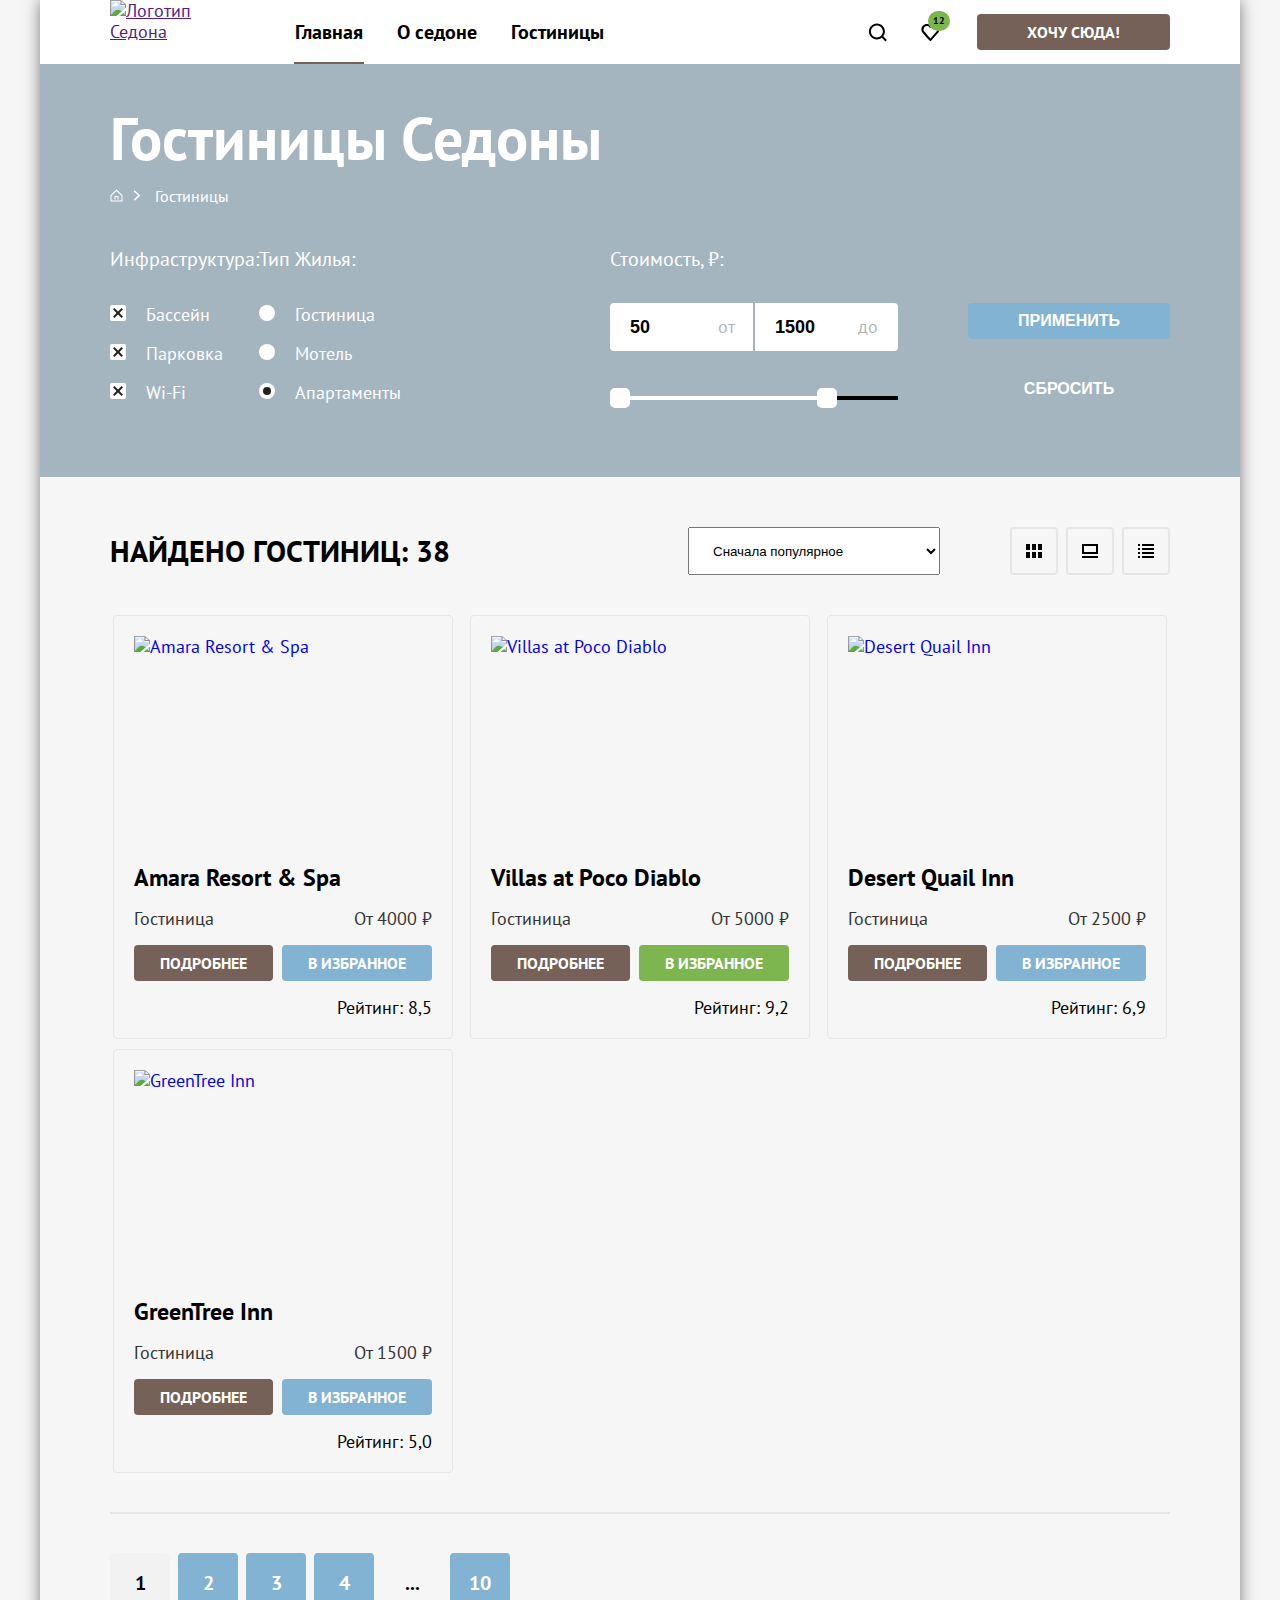
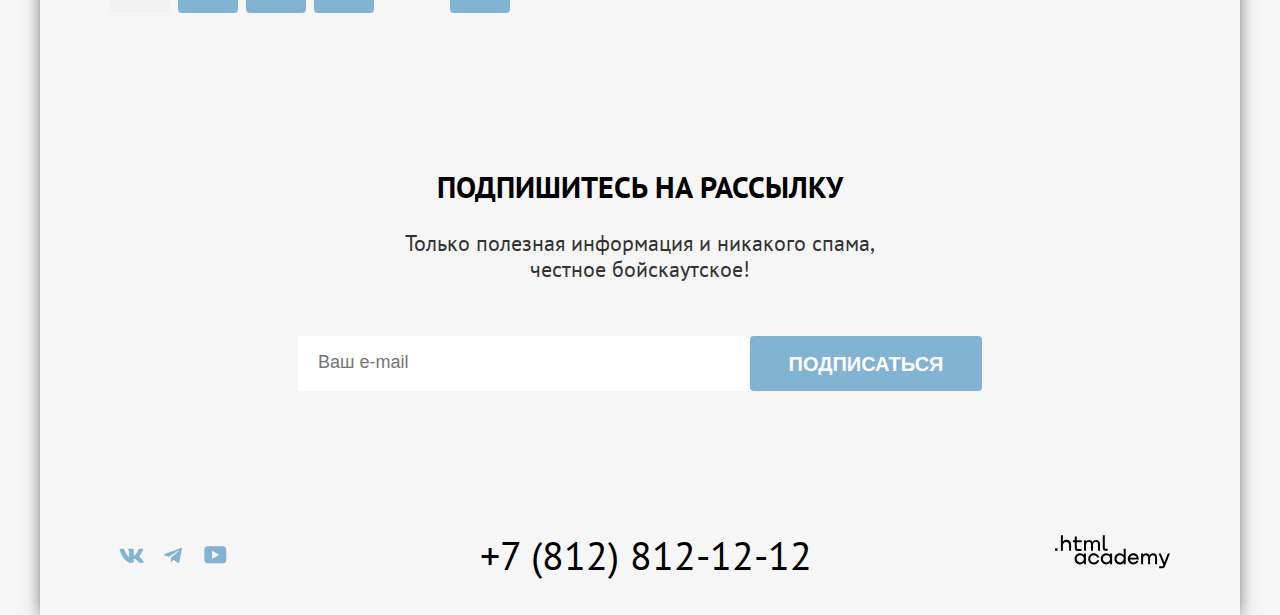
==== catalog.html @ ae26f714 "Добавляет стилизацию страницам" ====
<!DOCTYPE html>
<html lang="ru">
  <head>
    <meta charset="utf-8">
    <title>HTML Academy: Седона</title>
    <link rel="stylesheet" href="./styles/style.css">
    <link rel="stylesheet" href="./styles/null.css">
  </head>
  <body>
    <header class="header">
      <nav class="navigation">
        <a class="navigation-logo-link" href=""><img class="navigation-logo-imag" src="./images/svg/header_logo.svg" alt="Логотип Седона" width="140" height="70"></a>
        <ul class="navigation-list">
          <li class="navigation-item">
              <a class="navigation-link navigation-link-active" href="./index.html">Главная</a>
          </li>
          <li class="navigation-item">
            <a class="navigation-link" href="#">О седоне</a>
        </li>
        <li class="navigation-item">
          <a class="navigation-link" href="#">Гостиницы</a>
      </li>
        </ul>
        <ul class="navigation-additional">
          <li class="navigation-item">
            <a class="navigation-link" href="#">
              <svg class="navigation-icon" xmlns="http://www.w3.org/2000/svg" width="19" height="19" viewBox="0 0 19 19" fill="none">
                <path d="M18.8928 17.0083L15.1928 13.3287C16.1928 12.0359 16.8928 10.3453 16.8928 8.4558C16.8928 4.08011 13.2928 0.5 8.89282 0.5C4.49282 0.5 0.892822 4.17956 0.892822 8.55525C0.892822 12.9309 4.49282 16.511 8.89282 16.511C10.6928 16.511 12.3928 15.9144 13.7928 14.8204L17.4928 18.5L18.8928 17.0083ZM8.89282 14.5221C5.59282 14.5221 2.89282 11.837 2.89282 8.55525C2.89282 5.27348 5.59282 2.5884 8.89282 2.5884C12.1928 2.5884 14.8928 5.27348 14.8928 8.55525C14.8928 11.837 12.1928 14.5221 8.89282 14.5221Z" fill="black"/>
              </svg>
              <span class="visually-hidden">Поск</span>
            </a>
          </li>
          <li class="navigation-item">
            <a class="navigation-link" href="#">
              <span class="visually-hidden">Избранное</span>
              <svg class="navigation-icon" xmlns="http://www.w3.org/2000/svg" width="19" height="17" viewBox="0 0 19 17" fill="none">
                <path d="M9.29282 17C8.99282 17 8.69282 16.9 8.49282 16.6C3.09282 10.5 1.79282 9.1 1.49282 8.7C0.792822 7.8 0.392822 6.6 0.392822 5.4C0.392822 2.4 2.79282 0 5.89282 0C7.19282 0 8.39282 0.5 9.39282 1.3C10.3928 0.5 11.6928 0 12.8928 0C15.8928 0 18.3928 2.4 18.3928 5.4C18.3928 6.7 17.8928 7.9 17.0928 8.8L10.0928 16.7C9.89282 16.9 9.69282 17 9.29282 17ZM3.29282 7.5C3.59282 7.9 6.79282 11.5 9.39282 14.4L15.5928 7.4C16.0928 6.9 16.2928 6.2 16.2928 5.4C16.2928 3.6 14.7928 2.1 12.9928 2.1C11.9928 2.1 10.9928 2.6 10.2928 3.4C9.99282 3.7 9.69282 3.8 9.39282 3.8C9.09282 3.8 8.79282 3.6 8.59282 3.4C7.89282 2.6 6.89282 2.1 5.89282 2.1C4.09282 2.1 2.59282 3.6 2.59282 5.4C2.49282 6.3 2.89282 7 3.29282 7.5C3.19282 7.5 3.19282 7.5 3.29282 7.5Z" fill="black"/>
              </svg>
              <span class="navigation-icon-button">12</span>
            </a>
          </li>
          <li class="navigation-item">
            <a class="button navigation-button" href="#">Хочу сюда!</a>
          </li>
        </ul>
      </nav>
    </header>

    <main class="main-inner">
      <div class="container-background">
        <h1 class="filter-title">Гостиницы Седоны</h1>
        <header class="inner-header">
          <ul class="breadcrumbs">
            <li class="breadcrumbs-list">
              <a class="breadcrumbs-link" href="./index.html">
                <span class="visually-hidden">Главная</span>
                <svg class="breadcrumbs-icon" xmlns="http://www.w3.org/2000/svg" width="13" height="13" viewBox="0 0 13 13" fill="none">
                  <path d="M6.5 0.5L0.5 6.30006V12.5001H12.5V6.30006L6.5 0.5ZM11.5 11.5001H1.5V6.70005L6.5 1.9L11.5 6.70005V11.5001Z" fill="white"/>
                  <path d="M4.5 10.5001H5.5V8.00005H7.5V10.5001H8.5V7.00005H4.5V10.5001Z" fill="white"/>
                </svg>
              </a>
            </li>
            <li class="breadcrumbs-list">
              <a class="breadcrumbs-link-active">Гостиницы</a>
            </li>
          </ul>
        </header>

        <section class="filter">
          <h2 class="visually-hidden">Фильтр списка гостиниц</h2>
          <form class="filter-form" action="https://echo.htmlacademy.ru/" method="get">
            <fieldset class="filter-fieldset">
              <legend class="filter-title-inner">Инфраструктура:</legend>
                <ul class="filter-list">
                  <li class="filter-item">
                    <label class="filter-label">
                      <input class="filter-input visually-hidden" type="checkbox" name="pool" value="pool" checked>
                      <span class="filter-mark"></span>
                      <span class="filter-lead">Бассейн</span>
                    </label>
                  </li>
                  <li class="filter-item">
                    <label class="filter-label">
                      <input class="filter-input visually-hidden" type="checkbox" name="parking" value="parking" checked>
                      <span class="filter-mark"></span>
                      <span class="filter-lead">Парковка</span>
                    </label>
                  </li>
                  <li class="filter-item">
                    <label class="filter-label">
                      <input class="filter-input visually-hidden" type="checkbox" name="wi-fi" value="wi-fi" checked>
                      <span class="filter-mark"></span>
                      <span class="filter-lead">Wi-Fi</span>
                    </label>
                  </li>
                </ul>
            </fieldset>

            <fieldset class="filter-fieldset">
              <legend class="filter-title-inner">Тип жилья:</legend>
                <ul class="filter-list">
                  <li class="filter-item">
                    <label class="filter-label">
                      <input class="filter-input visually-hidden" type="radio" name="apartment-type" value="hotel" checked>
                      <span class="filter-mark"></span>
                      <span class="filter-lead">Гостиница</span>
                    </label>
                  </li>
                  <li class="filter-item">
                    <label class="filter-label">
                      <input class="filter-input visually-hidden" type="radio" name="apartment-type" value="motel" checked>
                      <span class="filter-mark"></span>
                      <span class="filter-lead">Мотель</span>
                    </label>
                  </li>
                  <li class="filter-item">
                    <label class="filter-label">
                      <input class="filter-input visually-hidden" type="radio" name="apartment-type" value="apartment" checked>
                      <span class="filter-mark"></span>
                      <span class="filter-lead">Апартаменты</span>
                    </label>
                  </li>
                </ul>
            </fieldset>

            <div class="container-wrap">
              <fieldset class="filter-fieldset">
                <legend class="filter-title-inner">Стоимость, ₽:</legend>

                <div class="range">
                  <div class="range-wrapper-inputs">
                    <p class="range-wrapper-min">
                      <label class="filter-label-min" for="from">от</label>
                      <input class="range-input range-input-min" id="from" type="number" value="50" name="min-price">
                    </p>

                    <p class="range-wrapper-max">
                      <label class="filter-label-max" for="before">до</label>
                      <input class="range-input range-input-max" id="before" type="number" value="1500" name="max-price">
                    </p>
                  </div>

                  <div class="range-scale">
                    <div class="range-bar">
                      <button class="range-toggle toggle-min">
                        <span class="visually-hidden">Изменить минимальную цену</span>
                      </button>
                      <button class="range-toggle toggle-max">
                        <span class="visually-hidden">Изменить максимальную цену</span>
                      </button>
                    </div>
                  </div>
                </div>

                <div class="filter-container-buttons">
                  <button class="button-submit button " type="submit">Применить</button>
                  <button class="button-reset button " type="reset">Сбросить</button>
                </div>
              </fieldset>
            </div>
          </form>
        </section>
      </div>

      <div class="container-inner">
        <section class="sorting">
          <h2 class="visually-hidden">Сортировка гостиниц в городе Седона</h2>
          <p class="sorting-result">
            <span class="sorting-result-text">Найдено гостиниц:</span>
            <span class="sorting-result-number">38</span>
          </p>

          <div class="container-wrap">
            <select class="select-control" aria-label="Сортировка">
              <option value="popular">Сначала популярное</option>
              <option value="cheap">Сначала дешёвое</option>
              <option value="expensive">Сначала дорогое</option>
            </select>

            <ul class="sorting-display-list">
              <li class="sorting-display-item">
                <a class="sorting-display-link sorting-link-cards" href="#">
                  <span class="visually-hidden">Карточками</span>
                </a>
              </li>
              <li class="sorting-display-item">
                <a class="sorting-display-link sorting-link-slides" href="#">
                  <span class="visually-hidden">Слайдами</span>
                </a>
              </li>
              <li class="sorting-display-item">
                <a class="sorting-display-link sorting-link-list" href="#">
                  <span class="visually-hidden">Списком</span>
                </a>
              </li>
            </ul>
          </div>
          </section>

        <section class="product-card">
          <ul class="product-card-list">
            <li class="product-card-item">
              <div class="container-card-inner">
                <a class="card-link" href="#">
                  <img class="card-img" src="./images/jpg/Amara Resort & Spa.jpg" alt="Amara Resort & Spa" width="300" height="212">
                  <h3 class="card-title">Amara Resort & Spa</h3>
                </a>
                <p class="card-description">
                  <span class="card-description-title">Гостиница</span>
                  <span class="card-description-defenition">От 4000 ₽</span>
                </p>
                <p class="card-links">
                  <a class="button-detail" href="#">подробнее</a>
                  <a class="button-favorites" href="#">в избранное</a>
                </p>
                <p class="card-rating">
                  <span class="visually-hidden">Звезды</span>
                  <span class="card-rating-text" href="#">Рейтинг: 8,5</span>
                </p>
              </div>
            </li>

            <li class="product-card-item">
              <div class="container-card-inner">
                <a class="card-link" href="#">
                  <img class="card-img" src="./images/jpg/Villas at Poco Diablo.jpg" alt="Villas at Poco Diablo" width="300" height="212">
                  <h3 class="card-title">Villas at Poco Diablo</h3>
                </a>
                <p class="card-description">
                  <span class="card-description-title">Гостиница</span>
                  <span class="card-description-defenition">От 5000 ₽</span>
                </p>
                <p class="card-links">
                  <a class="button-detail" href="#">подробнее</a>
                  <a class="button-favorites card-button-active" href="#">в избранное</a>
                </p>
                <p class="card-rating">
                  <span class="visually-hidden">Звезды</span>
                  <span class="card-rating-text" href="#">Рейтинг: 9,2</span>
                </p>
              </div>
            </li>

            <li class="product-card-item">
              <div class="container-card-inner">
                <a class="card-link" href="#">
                  <img class="card-img" src="./images/jpg/Desert Quail Inn.jpg" alt="Desert Quail Inn" width="300" height="212">
                  <h3 class="card-title">Desert Quail Inn</h3>
                </a>
                <p class="card-description">
                  <span class="card-description-title">Гостиница</span>
                  <span class="card-description-defenition">От 2500 ₽</span>
                </p>
                <p class="card-links">
                  <a class="button-detail" href="#">подробнее</a>
                  <a class="button-favorites" href="#">в избранное</a>
                </p>
                <p class="card-rating">
                  <span class="visually-hidden">Звезды</span>
                  <span class="card-rating-text" href="#">Рейтинг: 6,9</span>
                </p>
              </div>
            </li>

            <li class="product-card-item">
              <div class="container-card-inner">
                <a class="card-link" href="#">
                  <img class="card-img" src="./images/jpg/GreenTree Inn.jpg" alt="GreenTree Inn" width="300" height="212">
                  <h3 class="card-title">GreenTree Inn</h3>
                </a>
                <p class="card-description">
                  <span class="card-description-title">Гостиница</span>
                  <span class="card-description-defenition">От 1500 ₽</span>
                </p>
                <p class="card-links">
                  <a class="button-detail" href="#">подробнее</a>
                  <a class="button-favorites" href="#">в избранное</a>
                </p>
                <p class="card-rating">
                  <span class="visually-hidden">Звезды</span>
                  <span class="card-rating-text" href="#">Рейтинг: 5,0</span>
                </p>
              </div>
            </li>
          </ul>

          <div class="pagination">
            <h3 class="visually-hidden">Список страниц</h3>
            <ul class="pagination-list">
              <li class="pagination-item pagination-item-active">
                <a class="pagination-link ">1</a>
              </li>
              <li class="pagination-item">
                <a class="pagination-link" href="#">2</a>
              </li>
              <li class="pagination-item">
                <a class="pagination-link" href="#">3</a>
              </li>
              <li class="pagination-item">
                <a class="pagination-link" href="#">4</a>
              </li>
              <li class="pagination-item pagination-item-all">
                <a class="pagination-link" href="#">...</a>
              </li>
              <li class="pagination-item">
                <a class="pagination-link" href="#">10</a>
              </li>
            </ul>
          </div>
        </section>
      </div>

      <section class="subscribe">
        <h2 class="subscribe-title">Подпишитесь на рассылку</h2>
        <p class="subscribe-description">Только полезная информация и никакого спама,<br>честное бойскаутское!</p>

        <form class="subscribe-form" action="https://echo.htmlacademy.ru/" method="post">
          <label class="subscribe-field field">
            <span class="visually-hidden">Ваш e-mail</span>
            <input class="field-input" type="email" name="email" placeholder="Ваш e-mail" required>
          </label>
          <button class="subscribe-button button " type="submit">Подписаться</button>
        </form>
      </section>
    </main>

    <footer class="footer">
      <ul class="footer-social">
        <li class="social-item">
          <a class="social-link" href="#">
            <svg class="social-icon" xmlns="http://www.w3.org/2000/svg" width="25" height="15" viewBox="0 0 25 15" fill="none">
              <path fill-rule="evenodd" clip-rule="evenodd" d="M24.1164 1.80445C24.2824 1.25845 24.1164 0.856445 23.3214 0.856445H20.6964C20.0284 0.856445 19.7204 1.20345 19.5534 1.58645C19.5534 1.58645 18.2184 4.78245 16.3274 6.85845C15.7154 7.46045 15.4374 7.65145 15.1034 7.65145C14.9364 7.65145 14.6854 7.46045 14.6854 6.91345V1.80445C14.6854 1.14845 14.5014 0.856445 13.9454 0.856445H9.81738C9.40038 0.856445 9.14938 1.16045 9.14938 1.44945C9.14938 2.07045 10.0954 2.21445 10.1924 3.96245V7.76045C10.1924 8.59345 10.0394 8.74444 9.70538 8.74444C8.81538 8.74444 6.65038 5.53345 5.36538 1.85945C5.11638 1.14445 4.86438 0.856445 4.19338 0.856445H1.56638C0.816382 0.856445 0.666382 1.20345 0.666382 1.58645C0.666382 2.26845 1.55638 5.65645 4.81138 10.1374C6.98138 13.1974 10.0364 14.8564 12.8194 14.8564C14.4884 14.8564 14.6944 14.4884 14.6944 13.8534V11.5404C14.6944 10.8034 14.8524 10.6564 15.3814 10.6564C15.7714 10.6564 16.4384 10.8484 17.9964 12.3234C19.7764 14.0724 20.0694 14.8564 21.0714 14.8564H23.6964C24.4464 14.8564 24.8224 14.4884 24.6064 13.7604C24.3684 13.0364 23.5184 11.9854 22.3914 10.7384C21.7794 10.0284 20.8614 9.26345 20.5824 8.88045C20.1934 8.38945 20.3044 8.17044 20.5824 7.73345C20.5824 7.73345 23.7824 3.30745 24.1154 1.80445H24.1164Z" fill="#83B3D3"/>
            </svg>
            <span class="visually-hidden">VK</span>
          </a>
        </li>
        <li class="social-item">
          <a class="social-link" href="#">
            <svg class="social-icon" xmlns="http://www.w3.org/2000/svg" width="18" height="17" viewBox="0 0 18 17" fill="none">
              <path d="M16.785 0.955705L0.840489 7.1042C-0.247661 7.54126 -0.241365 8.14828 0.640845 8.41897L4.73445 9.69597L14.2058 3.72014C14.6537 3.44766 15.0629 3.59424 14.7265 3.89281L7.05283 10.8183H7.05103L7.05283 10.8192L6.77045 15.0387C7.18413 15.0387 7.36669 14.8489 7.59871 14.625L9.58705 12.6915L13.7229 15.7464C14.4855 16.1664 15.0332 15.9506 15.2229 15.0405L17.9379 2.2453C18.2158 1.13107 17.5126 0.626562 16.785 0.955705Z" fill="#83B3D3"/>
            </svg>
            <span class="visually-hidden">telegram</span>
          </a>
        </li>
        <li class="social-item">
          <a class="social-link" href="#">
            <svg class="social-icon" xmlns="http://www.w3.org/2000/svg" width="23" height="18" viewBox="0 0 23 18" fill="none">
              <path d="M18.9402 0.356445H3.50738C1.64668 0.356445 0.333252 1.9502 0.333252 3.75645V13.8502C0.333252 15.7627 1.64668 17.3564 3.50738 17.3564H19.1591C20.8009 17.3564 22.3333 15.7627 22.3333 13.9564V3.75645C22.1143 1.9502 20.8009 0.356445 18.9402 0.356445ZM7.99494 12.8939V4.81894L15.3283 8.85645L7.99494 12.8939Z" fill="#83B3D3"/>
            </svg>
            <span class="visually-hidden">YouTube</span>
          </a>
        </li>
      </ul>
      <a class="footer-phone" href="tel:+78128121212">+7 (812) 812-12-12</a>
      <a class="footer-developer" href="https://htmlacademy.ru/">
        <span class="visually-hidden">Разработано HTML Academy</span>
        <svg xmlns="http://www.w3.org/2000/svg" width="115" height="34" viewBox="0 0 115 34" fill="none">
          <path d="M0 13.2564V15.8564H2.5V13.2564H0Z" fill="black"/>
          <path d="M11.6 4.85645C10 4.85645 8.8 5.55645 8 6.55645H7.9V0.356445H5.9V15.8564H7.9V10.5564C7.9 8.45645 9.2 6.95645 11.2 6.95645C13 6.95645 14.1 8.35645 14.1 10.1564V15.8564H16.1V9.75644C16.2 6.75644 14.3 4.85645 11.6 4.85645Z" fill="black"/>
          <path d="M26.6 5.15645H21.8V1.45645H19.8V5.25645H17.9V7.25645H19.8V13.2564C19.8 14.9564 20.8 15.9564 22.5 15.9564H26.6V13.9564H22.9C22.2 13.9564 21.8 13.5564 21.8 12.8564V7.15645H26.6V5.15645Z" fill="black"/>
          <path d="M41.1 4.95645C39.5 4.95645 38.2 5.75644 37.6 7.05645H37.5C36.9 5.85645 35.7 4.95645 34.1 4.95645C32.7 4.95645 31.6 5.75645 31 6.75645H30.9V5.15645H29V15.7564H31V10.3564C31 8.35645 32 6.85645 33.6 6.85645C35.1 6.85645 36 7.85645 36 9.45645V15.7564H38V10.1564C38 7.75645 39.4 6.85645 40.6 6.85645C42.1 6.85645 43 7.85645 43 9.45645V15.7564H45V9.25644C45.1 6.75644 43.6 4.95645 41.1 4.95645Z" fill="black"/>
          <path d="M47.8 13.0564C47.8 14.7564 48.8 15.7564 50.6 15.7564H52.6V13.7564H50.9C50.2 13.7564 49.8 13.3564 49.8 12.6564V0.356445H47.8V13.0564Z" fill="black"/>
          <path d="M28.9 20.0564C28 18.9564 26.7 18.2564 25 18.2564C21.9 18.2564 19.6 20.5564 19.6 23.8564C19.6 27.1564 21.9 29.4564 25 29.4564C26.8 29.4564 28 28.6564 28.8 27.5564H28.9V29.1564H30.9V18.5564H28.9V20.0564ZM25.3 27.4564C23.1 27.4564 21.7 25.8564 21.7 23.8564C21.7 21.8564 23.1 20.2564 25.3 20.2564C27.5 20.2564 28.9 21.8564 28.9 23.8564C28.9 25.7564 27.5 27.4564 25.3 27.4564Z" fill="black"/>
          <path d="M44.2 22.3564C43.7 19.9564 41.6 18.2564 38.8 18.2564C35.4 18.2564 33.2 20.7564 33.2 23.8564C33.2 26.9564 35.4 29.4564 38.8 29.4564C41.6 29.4564 43.7 27.6564 44.2 25.2564H42.1C41.7 26.5564 40.4 27.5564 38.8 27.5564C36.6 27.5564 35.2 25.9564 35.2 23.9564C35.2 21.9564 36.6 20.3564 38.8 20.3564C40.4 20.3564 41.6 21.3564 42.1 22.5564H44.2V22.3564Z" fill="black"/>
          <path d="M55.1 20.0564C54.2 18.9564 52.9 18.2564 51.2 18.2564C48.1 18.2564 45.8 20.5564 45.8 23.8564C45.8 27.1564 48.1 29.4564 51.2 29.4564C53 29.4564 54.2 28.6564 55 27.5564H55.1V29.1564H57.1V18.5564H55.1V20.0564ZM51.5 27.4564C49.3 27.4564 47.9 25.8564 47.9 23.8564C47.9 21.8564 49.3 20.2564 51.5 20.2564C53.7 20.2564 55.1 21.8564 55.1 23.8564C55.1 25.7564 53.6 27.4564 51.5 27.4564Z" fill="black"/>
          <path d="M68.7 20.1564C67.8 19.0564 66.5 18.2564 64.8 18.2564C61.7 18.2564 59.4 20.5564 59.4 23.8564C59.4 27.1564 61.6 29.4564 64.8 29.4564C66.5 29.4564 67.8 28.6564 68.6 27.6564H68.7V29.1564H70.7V13.7564H68.7V20.1564ZM65.1 27.4564C62.9 27.4564 61.5 25.8564 61.5 23.8564C61.5 21.8564 62.9 20.2564 65.1 20.2564C67.3 20.2564 68.7 21.8564 68.7 23.8564C68.6 25.8564 67.2 27.4564 65.1 27.4564Z" fill="black"/>
          <path d="M78.3 18.2564C75 18.2564 72.8 20.7564 72.8 23.8564C72.8 26.8564 74.9 29.4564 78.3 29.4564C80.8 29.4564 82.8 28.1564 83.5 25.8564H81.4C80.9 26.8564 79.8 27.4564 78.4 27.4564C76.5 27.4564 75.1 26.1564 75 24.5564H83.8C84 20.9564 81.8 18.2564 78.3 18.2564ZM78.3 20.1564C80 20.1564 81.3 21.1564 81.6 22.7564H75.1C75.4 21.2564 76.6 20.1564 78.3 20.1564Z" fill="black"/>
          <path d="M98.2 18.2564C96.6 18.2564 95.3 19.0564 94.6 20.2564H94.5C93.9 19.0564 92.7 18.2564 91.1 18.2564C89.7 18.2564 88.6 18.9564 88 20.0564V18.5564H86.1V29.1564H88.1V23.7564C88.1 21.7564 89.1 20.3564 90.7 20.2564C92.2 20.2564 93.1 21.2564 93.1 22.8564V29.1564H95.1V23.5564C95.1 21.1564 96.5 20.2564 97.7 20.2564C99.2 20.2564 100.1 21.2564 100.1 22.8564V29.1564H102.1V22.6564C102.2 20.0564 100.7 18.2564 98.2 18.2564Z" fill="black"/>
          <path d="M109.4 27.3564L105.8 18.4564H103.6L108.4 30.0564C108.1 30.9564 107.7 31.2564 106.7 31.2564H104.2V33.2564H106.7C108.5 33.2564 109.5 32.4564 110.2 30.6564L114.9 18.4564H112.8L109.4 27.3564Z" fill="black"/>
        </svg>
      </a>
    </footer>
  </body>
</html>
---- styles/style.css ----
@font-face {
  font-family: "PT Sans";
  font-weight: 400;
  font-style: normal;
  font-display: swap;
  src: url("../fonts/ptsans-400.woff2") format("woff2");
}

@font-face {
  font-family: "PT Sans";
  font-weight: 700;
  font-style: normal;
  font-display: swap;
  src: url("../fonts/ptsans-700.woff2") format("woff2");
}

body {
    display: flex;
    flex-direction: column;
    margin: 0 auto;
    width: 1200px;
    min-height: 100%;
    font-weight: 400;
    font-size: 18px;
    line-height: 21px;
    font-family: "PT Sans",sans-serif;
    background-color: #F6F6F6;
    color: #000000;
    box-shadow: 0 0 15px rgba(0, 0, 0, 0.5);
}

ul, ol{
  list-style-type: none;
}

.button {
  display: inline-block;
  text-transform: uppercase;
  border-radius: 4px;
  font-weight: 700;
  text-decoration: none;
  border: none;
}

/*Navigation*/

.navigation {
  display: flex;
  flex-wrap: wrap;
  align-items: center;
  margin: 0 auto;
  padding: 0 70px;
  width: 1200px;
  background: #FFFFFF;
  color: #000;
}

.navigation-logo-link {
  position: absolute;
  z-index: 1;
  top: 0;
  margin-bottom: -10px;
}

.navigation-list {
  display: flex;
  flex-wrap: wrap;
  max-width: 450px;
  margin-left: 168px;
  list-style-type: none;
}


.navigation-item {
  position: relative;
  margin: 0;
}


.navigation-additional {
  display: flex;
  flex-wrap: wrap;
  margin-left: auto;
  max-width: 350px;
  align-items: center;
}

.navigation-additional .navigation-item:nth-child(3) {
  margin-left: 20px;
}

.navigation-link {
  position:relative;
  display: block;
  padding: 20px 17px;
  text-decoration: none;
  font-size: 20px;
  font-weight: 700;
  line-height: 24px;
  color: #000000;
}

.navigation-link-active:before {
  position: absolute;
  bottom: 0;
  left: 16px;
  right: 16px;
  height: 2px;
  background-color: #756257;
  content: "";
}

.navigation-button {
  padding: 8px 50px;
  color: #FFFfff;
  background-color: #756157;
  text-align: center;
  font-size: 16px;
  line-height: 20px;
}

.navigation-icon-button {
  position: absolute;
  top: 7px;
  right: 7px;
  padding: 5px;
  font-size: 10px;
  line-height: 10px;
  text-align: center;
  background-color: #7DB54F;
  border-radius: 10px;
}

/*MAIN*/
.page-main {
  width: 1200px;
  margin: 0 auto;
  background: #FFFFFF;
}

/*section greeting*/

.greeting {
  display: flex;
  flex-direction: column;
  align-items: center;
}

.greeting-images {
  position: relative;
  background-color: #a5b5c0;
  background-image: url("../images/jpg/greeting_background.jpg");
  background-repeat: no-repeat;
}

.greeting-image-welcome {
  margin: 51px 371px 82px;
}

.greeting-icon {
  position: absolute;
  bottom: 0;
}

.introductory-part {
  margin: 69px 272px;
  text-align: center;
}

.page-title {
  font-size: 30px;
  font-weight: 700;
  line-height: 36px;
  text-transform: uppercase;
  padding-bottom: 25px;
  text-align: center;
}

.page-description {
  color: #333333;
  font-size: 22px;
  line-height: 26px;
  text-align: center;

}

/*section advantages*/


.advantages-item {
  display: flex;
  flex-direction: column;
  align-items: center;
}

 .advantages-container {
  display: flex;
}

.advantages-container-wrap {
  position: relative;
  max-width: 400px;
  display: flex;
  flex-direction: column;
  justify-content: center;
  align-items: center;
  text-align: center;
}

.advantages-container-places {
  padding: 102px 85px;
  background-color: #82B3D3;
  color: #FFFFFF;
}

.advantages-container-pluses {
  padding: 113px 85px;
}

.advantages-container-pluses:nth-child(2n+1) {
  background-color: rgba(131, 179, 211, 0.12);
}
.advantages-container-pluses:nth-child(2) {
  background-color: rgba(131, 179, 211, 0.20);
}

.advantages-container-availability {
  padding: 80px 85px;
}

.advantages-container-availability:nth-child(2n+1) {
  background-color: rgba(131, 179, 211, 0.20);
}

.advantages-title {
  text-align: center;
  font-size: 24px;
  font-weight: 700;
  line-height: 28px;
  text-transform: uppercase;
}

.advantages-item:nth-child(1) .advantages-title {
  padding-bottom: 62px;
  margin: 0 28px;
}

.advantages-item:not(:nth-child(1)) .advantages-title {
  margin-bottom: 30px;
  margin-top: 30px;
}

.advantages-text {
  color: #333333;
  font-size: 18px;
  line-height: 21px;
  text-align: center;
}

.advantages-container-places .advantages-text {
  color: #ffffff;
}

.advantages-container-pluses .advantages-text:before {
  position: absolute;
  top: 50%;
  left: 170px;
  right: 170px;
  height: 2px;
  background-color: rgba(0, 0, 0, 0.30);
  content: "";
}

.advantages-container-places .advantages-text:before {
  position: absolute;
  top: 50%;
  left: 170px;
  right: 170px;
  height: 2px;
  background-color: rgba(255, 255, 255, 0.30);
  content: "";
}

.advantages-item:nth-child(2) {
  padding: 64px 348px;
}



/*section search*/

.search {
  margin: auto;
  padding: 96px 304px;
  text-align: center;
}

.search .page-description {
  margin-bottom: 54px;
}

.search .button-link {
  font-size: 20px;
}

.search-button {
  padding: 8px 50px;
  color: #FFFFFF;
  background-color: #756157;
  font-size: 20px;
  line-height: 36px;
}

/*section subscribe*/

.subscribe {
  padding: 96px 258px 104px;
  color: #ffffff;
}

.subscription-background {
  color: #ffffff;
  background-color: #83b3d3;
  background-image: url("../images/jpg/subscription-background.jpg");
  background-size: 100%;
}

.subscribe-form {
  display: grid;
  grid-template-columns: 1fr 232px;
  margin-top: 54px;
}

.subscribe .page-description {
  color: #ffffff;
}

.field-input {
  width: 100%;
  padding: 20px;
  border: none;
}

.field-input::-webkit-input-placeholder { font-size: 18px; }

.subscribe-button {
  padding: 8px 0;
  color:  #FFFFFF;
  background-color: #82B3D3;
  text-align: center;
  font-size: 20px;
  font-weight: 700;
  line-height: 36px;
  text-transform: uppercase;
  border: none;
}


.footer {
  display: flex;
  justify-content: space-between;
  padding: 40px 70px;
}

.footer-social {
  display: flex;
  flex-wrap: wrap;
}

.social-link {
  display: block;
  place-content: center;
  width: 42px;
  height: 40px;
}

.social-icon {
  margin: auto;
}

.footer-phone {
  color:  #000000;
  text-align: center;
  font-size: 40px;
  line-height: 40px;
  text-transform: uppercase;
  text-decoration: none;
}



/*CATALOG*/

.main-inner {
  display: flex;
  flex-direction: column;
}

.filter {
  padding: 0;
  margin: 0;

}

.container-background {
  color: #FFFFFF;
  background-color: #a5b5c0;
  background-image: url("../images/jpg/filter.jpg");
  background-size: 100% auto;
  background-repeat: no-repeat;
  padding: 35px 70px 70px;
}


.filter-title {
  color: #FFFFFF;
  font-size: 60px;
  font-weight: 700;
  line-height: 78px;
  margin-bottom: 8px;
}

.breadcrumbs {
  display: flex;
  flex-direction: row;
  align-items: baseline;
}

.breadcrumbs-list {
  position: relative;
}

.breadcrumbs-link-active {
  font-size: 16px;
  line-height: 21px;
  padding-left: 32px;
}

.breadcrumbs-link-active::before {
  position: absolute;
  background-image:  url("../images/svg/arrow_right.svg");
  background-repeat: no-repeat;
  top: 0;
  margin-top: 5px;
  left: 0;
  margin-left: 10px;
  width: 8px;
  height: 20px;
  content: "";
}

.container-wrap {
  display: flex;
  margin-left: auto;
}

.filter-form {
  display: flex;
  flex-direction: row;
  margin-top: 40px;
}

.filter-fieldset {
  border: none;
}

.filter-fieldset:last-child {
  display: flex;
}

.filter-title-inner {
  font-size: 20px;
  font-style: normal;
  line-height: 24px;
  text-transform: capitalize;
  margin-bottom: 32px;
}

.filter-lead {
  line-height: 23px;
}

/* Range */

.range-scale {
  position: relative;
  height: 4px;
  background-color: #000000;
}

.range-bar {
  position: absolute;
  height: 4px;
  left: 0;
  right: 61px;
  background-color: #ffffff;
}

.range-toggle {
  position: absolute;
  width: 20px;
  height: 20px;
  background: #FFFFFF;
  border-radius: 25%;
  border: none;
  cursor: pointer;
}

.toggle-min {
  top: -8px;
  left: 0;
}

.toggle-max {
  top: -8px;
  right: 0;
}

.range-wrapper-inputs {
  display: flex;
  justify-content: center;
  margin-bottom: 45px;
}

.range-input {
  width: 143px;
  padding: 12px 20px;
  text-align: start;
  border: none;
  appearance: textfield;
}

.range-input::-webkit-outer-spin-button,
.range-input::-webkit-inner-spin-button {
  appearance: none;
  margin: 0;
}

.range-wrapper-min {
  position: relative;
}

.filter-label-min {
  position: absolute;
  right: 20px;
  bottom: 14px;
  color: #000000;
  opacity: 0.3;
}

.range-input-min {
  border-radius: 4px 0 0 4px;
  margin-right: 2px;
  color:  #000000;
  font-size: 18px;
  font-weight: 700;
  line-height: 24px;
}


.range-wrapper-max {
  position: relative;
}

.filter-label-max {
  position: absolute;
  right: 20px;
  bottom: 14px;
  color: #000000;
  opacity: 0.3;
}

.range-input-max {
  border-radius: 0 4px 4px 0;
  color:  #000000;
  font-size: 18px;
  font-weight: 700;
  line-height: 24px;
}

.filter-container-buttons {
  display: flex;
  flex-direction: column;
  justify-content: start;
  margin-left: 70px;
}

.button-submit {
  color: #FFFFFF;
  text-align: center;
  font-size: 16px;
  font-weight: 700;
  line-height: 20px;
  text-transform: uppercase;
  background-color: #82B3D3;
  margin-bottom: 32px;
  padding: 8px 50px;
}

.button-reset {
  color: #FFFFFF;
  text-align: center;
  font-size: 16px;
  font-weight: 700;
  line-height: 20px;
  text-transform: uppercase;
  padding: 8px 50px;
  background-color: transparent;
}



/* Mark */

.filter-label {
  position: relative;
  display: block;
  padding-left: 36px;
}

.filter-item:not(:last-child) .filter-label {
    margin-bottom: 16px;
}

.filter-mark {
  position: absolute;
  top: 2px;
  left: 0;
  width: 16px;
  height: 16px;
  border-radius: 2px;
  background-color: #FFFFFF;
}

/* Checkbox */
.filter-input[type="checkbox"]:checked + .filter-mark::before,
.filter-input[type="checkbox"]:checked + .filter-mark::after {
  position: absolute;
  top: 7px;
  left: 2px;
  width: 12px;
  height: 2px;
  background-color: #242424;
  content: "";
}

.filter-input[type="checkbox"]:checked + .filter-mark::before {
  transform: rotate(45deg);
}

.filter-input[type="checkbox"]:checked + .filter-mark::after {
  transform: rotate(-45deg);
}


/* Radio */
.filter-input[type="radio"] + .filter-mark {
  border-radius: 50%;
}

.filter-input[type="radio"]:checked + .filter-mark::before {
  position: absolute;
  top: 4px;
  left: 4px;
  width: 8px;
  height: 8px;
  background-color: #242424;
  border-radius: 50%;
  content: "";
}



.container-inner {
  padding: 50px 70px 60px;
}

.sorting {
  display: flex;
  align-items: center;
  margin-bottom: 40px;
}

.sorting-result {
  font-size: 30px;
  font-weight: 700;
  line-height: 36px;
  text-transform: uppercase;
}

.select-control {
  width: 252px;
  padding: 14px 20px;
}

.sorting-display-list {
  display: flex;
  margin-left: 70px;
}

.sorting-display-item:not(:last-child) {
  margin-right: 8px;
}

.sorting-display-link {
  display: block;
  width: 48px;
  height: 48px;
  background-repeat: no-repeat;
  background-position: 50% 50%;
  border: 2px solid #e6e6e6;
  border-radius: 4px;
}

.sorting-link-cards {
  background-image: url("../images/svg/sorting_cards.svg");
}

.sorting-link-slides {
  background-image: url("../images/svg/sorting_slides.svg");
}

.sorting-link-list {
  background-image: url("../images/svg/sorting_list.svg");
}


/*product-card*/

.product-card-list {
  display: grid;
  grid-template-columns: 1fr 1fr 1fr;
  justify-content: center;
  gap: 10px;
  padding-bottom: 39px;
  border-bottom: 2px solid #E6E6E6;
}


.product-card-item {
  width: 340px;
  margin: 0 auto;
  padding: 20px;
  border-radius: 4px;
  border: 1px solid #E6E6E6;
}

.card-link {
  text-decoration: none;
}

.card-title {
  color: #000;
  font-size: 24px;
  font-weight: 700;
  line-height: 28px;
  margin-top: 16px;
  margin-bottom: 16px;
}

.card-description {
  display: flex;
  justify-content: space-between;
  color:  #333;
  font-size: 18px;
  font-weight: 400;
  line-height: 21px;
  margin-bottom: 16px;
}

.card-links {
  display: flex;
  justify-content: space-between;
  margin-bottom: 16px;
}


  .button-detail {
  padding: 8px 26px;
  color: #FFF;
  background-color: #756157;
  border-radius: 4px;
  text-align: center;
  font-size: 16px;
  font-weight: 700;
  line-height: 20px;
  text-transform: uppercase;
  text-decoration: none;
}

.button-favorites {
  padding: 8px 26px;
  color: #FFF;
  background-color: #82B3D3;
  border-radius: 4px;
  text-align: center;
  font-size: 16px;
  font-weight: 700;
  line-height: 20px;
  text-transform: uppercase;
  text-decoration: none;
}

.card-rating {
  justify-self: end;
  padding-left: 160px;
}

.card-button-active {
  background-color: #7DB54F;
}


/*pagination*/

.pagination {
  margin-top: 39px;
}

.pagination-list {
  display: flex;
  flex-direction: row;
}

.pagination-item:not(.pagination-item-all) {
  display: flex;
  justify-content: center;
  align-items: center;
  width: 60px;
  height: 60px;
  background-color: #82B3D3;
  border-radius: 4px;
}

.pagination-item.pagination-item-active {
  background-color: #F2F2F2;
}

.pagination-item-all {
  display: flex;
  justify-content: center;
  align-items: center;
  width: 60px;
  height: 60px;
  border-radius: 4px;
}

.pagination-item:not(:last-child) {
  margin-right: 8px;
}

.pagination-link {
  color: #ffffff;
  text-align: center;
  font-size: 20px;
  font-weight: 700;
  line-height: 36px;
  text-transform: uppercase;
  text-decoration: none;
}

.pagination-item-active .pagination-link {
  color: #000;
}

.pagination-item-all .pagination-link {
  color: #000;
}


/*subscribe*/

.subscribe-title {
  color: #000;
  font-size: 30px;
  font-weight: 700;
  line-height: 36px;
  text-transform: uppercase;
  padding-bottom: 25px;
  text-align: center;
}

.subscribe-description {
  color: #333;
  text-align: center;
  font-size: 22px;
  line-height: 26px;
}
---- styles/null.css ----
*,
*::before,
*::after {
    box-sizing: border-box;
}

*{
    margin: 0;
    padding: 0;
}

html:focus-within {
    scroll-behavior: smooth;
}

img,
picture,
svg {
    max-width: 100%;
    display: block;
}

.visually-hidden {
    position: absolute;
    width: 1px;
    height: 1px;
    margin: -1px;
    padding: 0;
    border: 0;
    clip: rect(0 0 0 0);
    overflow: hidden;
  }
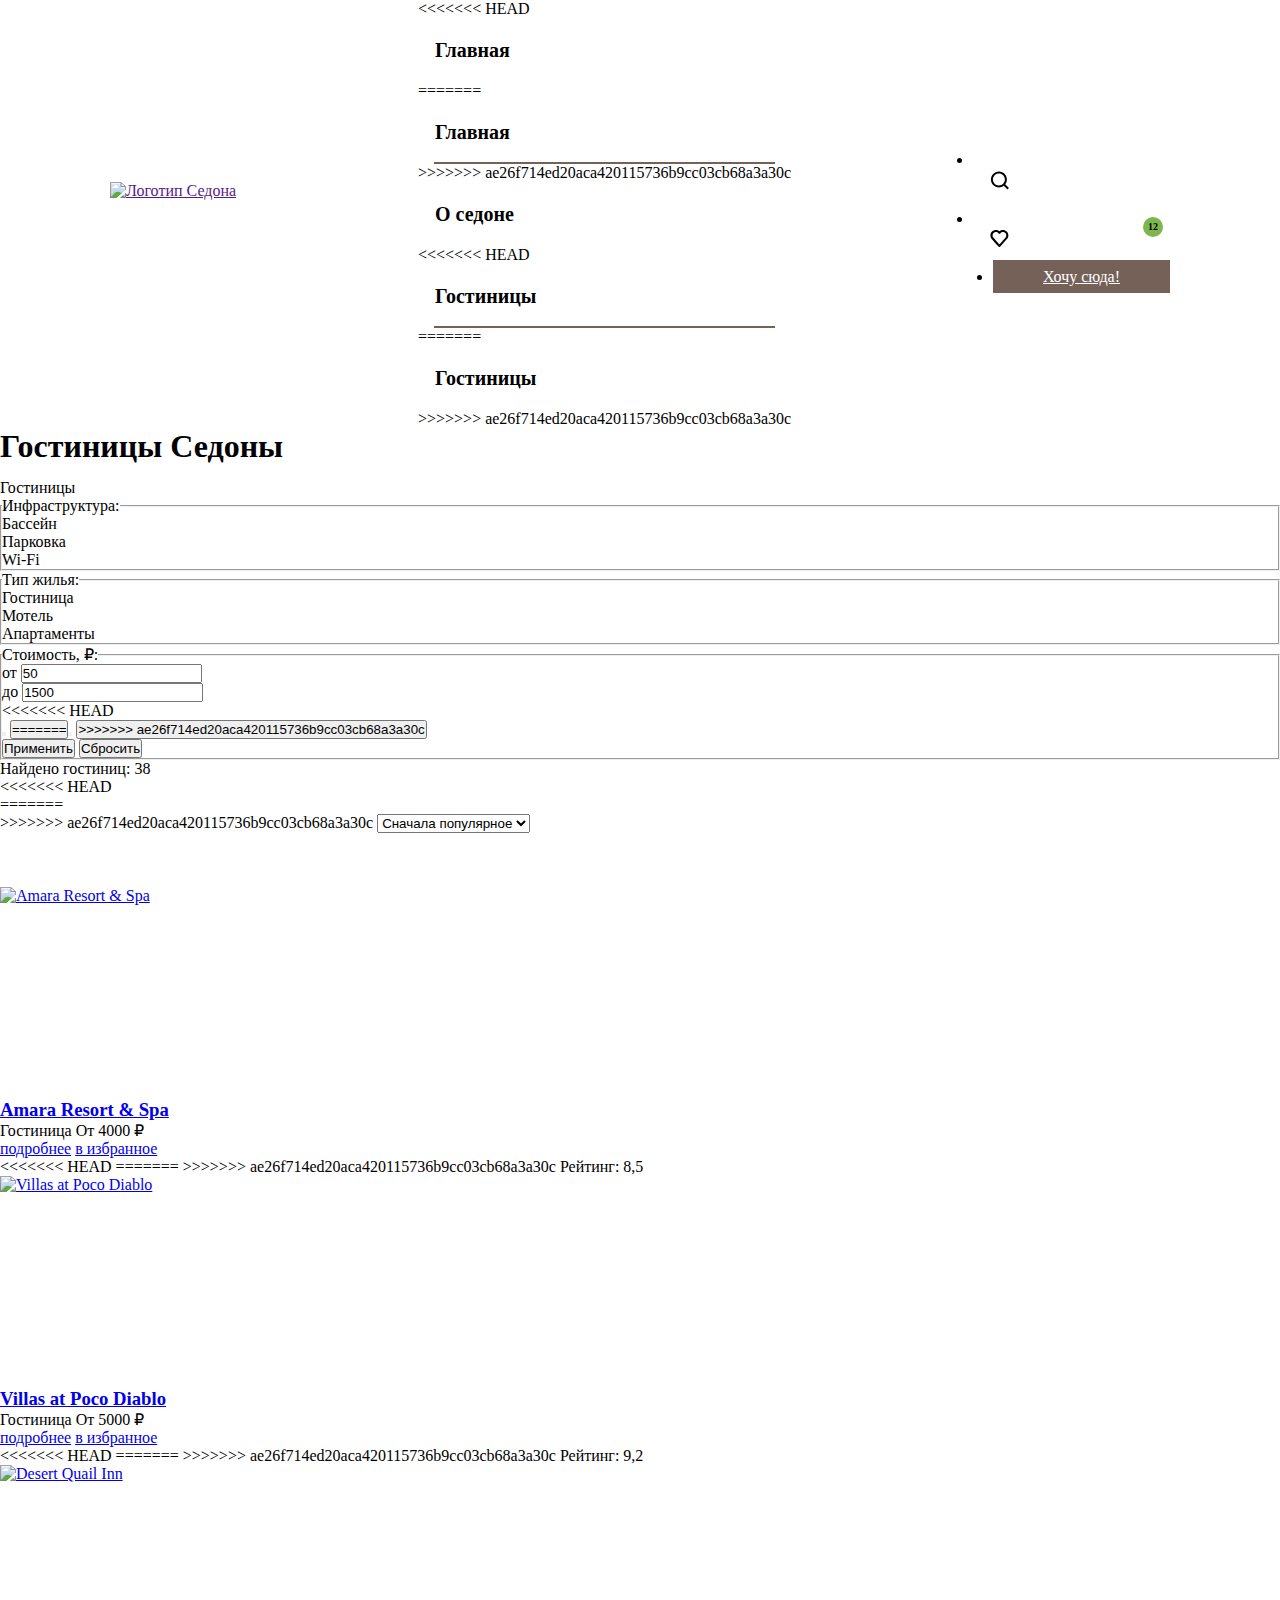
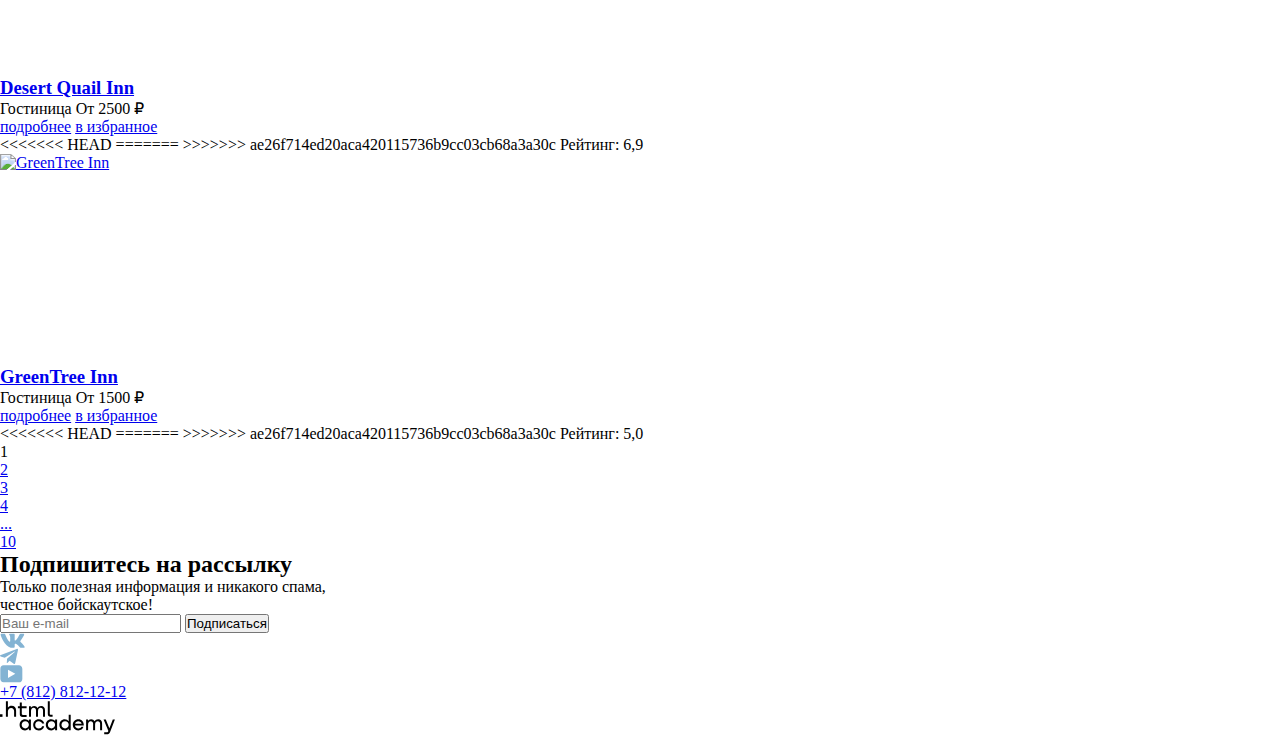
==== commit 908169ed: "шлифовка" ====
--- a/catalog.html
+++ b/catalog.html
@@ -12,13 +12,21 @@
         <a class="navigation-logo-link" href=""><img class="navigation-logo-imag" src="./images/svg/header_logo.svg" alt="Логотип Седона" width="140" height="70"></a>
         <ul class="navigation-list">
           <li class="navigation-item">
+<<<<<<< HEAD
+              <a class="navigation-link" href="./index.html">Главная</a>
+=======
               <a class="navigation-link navigation-link-active" href="./index.html">Главная</a>
+>>>>>>> ae26f714ed20aca420115736b9cc03cb68a3a30c
           </li>
           <li class="navigation-item">
             <a class="navigation-link" href="#">О седоне</a>
         </li>
         <li class="navigation-item">
+<<<<<<< HEAD
+          <a class="navigation-link navigation-link-active" href="#">Гостиницы</a>
+=======
           <a class="navigation-link" href="#">Гостиницы</a>
+>>>>>>> ae26f714ed20aca420115736b9cc03cb68a3a30c
       </li>
         </ul>
         <ul class="navigation-additional">
@@ -140,12 +148,22 @@
                     </p>
                   </div>
 
+<<<<<<< HEAD
+                  <div class="range-scale"> <!--черная полоска-->
+                    <div class="range-bar" style="left: 0;
+  right: 61px;"> <!--коричневая полоска style нужен типо для разработчика JS-->
+                      <button type="button" class="range-toggle toggle-min"> <!--чползунок min-->
+                        <span class="visually-hidden">Изменить минимальную цену</span>
+                      </button>
+                      <button type="button" class="range-toggle toggle-max"> <!--чползунок max-->
+=======
                   <div class="range-scale">
                     <div class="range-bar">
                       <button class="range-toggle toggle-min">
                         <span class="visually-hidden">Изменить минимальную цену</span>
                       </button>
                       <button class="range-toggle toggle-max">
+>>>>>>> ae26f714ed20aca420115736b9cc03cb68a3a30c
                         <span class="visually-hidden">Изменить максимальную цену</span>
                       </button>
                     </div>
@@ -170,7 +188,11 @@
             <span class="sorting-result-number">38</span>
           </p>
 
+<<<<<<< HEAD
+          <div class="select-container-wrap">
+=======
           <div class="container-wrap">
+>>>>>>> ae26f714ed20aca420115736b9cc03cb68a3a30c
             <select class="select-control" aria-label="Сортировка">
               <option value="popular">Сначала популярное</option>
               <option value="cheap">Сначала дешёвое</option>
@@ -215,6 +237,10 @@
                 </p>
                 <p class="card-rating">
                   <span class="visually-hidden">Звезды</span>
+<<<<<<< HEAD
+                  <span class="stars-four"></span>
+=======
+>>>>>>> ae26f714ed20aca420115736b9cc03cb68a3a30c
                   <span class="card-rating-text" href="#">Рейтинг: 8,5</span>
                 </p>
               </div>
@@ -236,6 +262,10 @@
                 </p>
                 <p class="card-rating">
                   <span class="visually-hidden">Звезды</span>
+<<<<<<< HEAD
+                  <span class="stars-four"></span>
+=======
+>>>>>>> ae26f714ed20aca420115736b9cc03cb68a3a30c
                   <span class="card-rating-text" href="#">Рейтинг: 9,2</span>
                 </p>
               </div>
@@ -257,6 +287,10 @@
                 </p>
                 <p class="card-rating">
                   <span class="visually-hidden">Звезды</span>
+<<<<<<< HEAD
+                  <span class="stars-three"></span>
+=======
+>>>>>>> ae26f714ed20aca420115736b9cc03cb68a3a30c
                   <span class="card-rating-text" href="#">Рейтинг: 6,9</span>
                 </p>
               </div>
@@ -278,6 +312,10 @@
                 </p>
                 <p class="card-rating">
                   <span class="visually-hidden">Звезды</span>
+<<<<<<< HEAD
+                  <span class="stars-two"></span>
+=======
+>>>>>>> ae26f714ed20aca420115736b9cc03cb68a3a30c
                   <span class="card-rating-text" href="#">Рейтинг: 5,0</span>
                 </p>
               </div>
--- a/styles/style.css
+++ b/styles/style.css
@@ -14,6 +14,38 @@
   src: url("../fonts/ptsans-700.woff2") format("woff2");
 }
 
+<<<<<<< HEAD
+html:focus-within {
+  scroll-behavior: smooth;
+}
+
+*,
+*::before,
+*::after {
+    box-sizing: border-box;
+}
+
+
+img,
+picture,
+svg {
+    max-width: 100%;
+    display: block;
+}
+
+.visually-hidden {
+    position: absolute;
+    width: 1px;
+    height: 1px;
+    margin: -1px;
+    padding: 0;
+    border: 0;
+    clip: rect(0 0 0 0);
+    overflow: hidden;
+  }
+
+=======
+>>>>>>> ae26f714ed20aca420115736b9cc03cb68a3a30c
 body {
     display: flex;
     flex-direction: column;
@@ -24,6 +56,13 @@
     font-size: 18px;
     line-height: 21px;
     font-family: "PT Sans",sans-serif;
+<<<<<<< HEAD
+    color: #000000;
+    background-color: #F6F6F6;
+    box-shadow: 0 0 15px rgba(0, 0, 0, 0.5);
+}
+
+=======
     background-color: #F6F6F6;
     color: #000000;
     box-shadow: 0 0 15px rgba(0, 0, 0, 0.5);
@@ -33,13 +72,21 @@
   list-style-type: none;
 }
 
+>>>>>>> ae26f714ed20aca420115736b9cc03cb68a3a30c
 .button {
   display: inline-block;
   text-transform: uppercase;
   border-radius: 4px;
   font-weight: 700;
+<<<<<<< HEAD
+  font-family: "PT Sans",sans-serif;
   text-decoration: none;
   border: none;
+  cursor: pointer;
+=======
+  text-decoration: none;
+  border: none;
+>>>>>>> ae26f714ed20aca420115736b9cc03cb68a3a30c
 }
 
 /*Navigation*/
@@ -56,6 +103,30 @@
 }
 
 .navigation-logo-link {
+<<<<<<< HEAD
+  position: relative;
+  z-index: 1;
+  margin-bottom: -5px;
+}
+
+.navigation-list {
+  margin: 0;
+  padding: 0;
+  display: flex;
+  flex-wrap: wrap;
+  max-width: 450px;
+  margin-left: 28px;
+  list-style-type: none;
+}
+
+.navigation-item {
+  margin: 0;
+}
+
+.navigation-additional {
+  margin: 0;
+  padding: 0;
+=======
   position: absolute;
   z-index: 1;
   top: 0;
@@ -78,11 +149,16 @@
 
 
 .navigation-additional {
+>>>>>>> ae26f714ed20aca420115736b9cc03cb68a3a30c
   display: flex;
   flex-wrap: wrap;
   margin-left: auto;
   max-width: 350px;
   align-items: center;
+<<<<<<< HEAD
+  list-style-type: none;
+=======
+>>>>>>> ae26f714ed20aca420115736b9cc03cb68a3a30c
 }
 
 .navigation-additional .navigation-item:nth-child(3) {
@@ -133,7 +209,10 @@
 
 /*MAIN*/
 .page-main {
+<<<<<<< HEAD
+=======
   width: 1200px;
+>>>>>>> ae26f714ed20aca420115736b9cc03cb68a3a30c
   margin: 0 auto;
   background: #FFFFFF;
 }
@@ -144,6 +223,11 @@
   display: flex;
   flex-direction: column;
   align-items: center;
+<<<<<<< HEAD
+  padding: 0;
+  margin: 0;
+=======
+>>>>>>> ae26f714ed20aca420115736b9cc03cb68a3a30c
 }
 
 .greeting-images {
@@ -151,6 +235,10 @@
   background-color: #a5b5c0;
   background-image: url("../images/jpg/greeting_background.jpg");
   background-repeat: no-repeat;
+<<<<<<< HEAD
+  background-size: contain;
+=======
+>>>>>>> ae26f714ed20aca420115736b9cc03cb68a3a30c
 }
 
 .greeting-image-welcome {
@@ -162,6 +250,24 @@
   bottom: 0;
 }
 
+<<<<<<< HEAD
+.greeting-icon path:hover {
+  transition: fill 1s;
+  animation: colorChange 2s infinite;
+  }
+
+@keyframes colorChange {
+  0% { fill: #e8fce8; }
+  20% { fill: #e9fdfd }
+  40% { fill: #fff0e5; }
+  60% { fill: #ebf6ff; }
+  80% { fill: #e5fdfd; }
+  100% { fill: #daedfc; }
+}
+
+
+=======
+>>>>>>> ae26f714ed20aca420115736b9cc03cb68a3a30c
 .introductory-part {
   margin: 69px 272px;
   text-align: center;
@@ -172,8 +278,14 @@
   font-weight: 700;
   line-height: 36px;
   text-transform: uppercase;
+<<<<<<< HEAD
+  text-align: center;
+  padding: 0;
+  margin: 30px 0 25px;
+=======
   padding-bottom: 25px;
   text-align: center;
+>>>>>>> ae26f714ed20aca420115736b9cc03cb68a3a30c
 }
 
 .page-description {
@@ -181,11 +293,23 @@
   font-size: 22px;
   line-height: 26px;
   text-align: center;
+<<<<<<< HEAD
+  padding: 0;
+  margin: 0;
+=======
+>>>>>>> ae26f714ed20aca420115736b9cc03cb68a3a30c
 
 }
 
 /*section advantages*/
 
+<<<<<<< HEAD
+.advantages-list {
+  margin: 0;
+  padding: 0;
+}
+=======
+>>>>>>> ae26f714ed20aca420115736b9cc03cb68a3a30c
 
 .advantages-item {
   display: flex;
@@ -193,6 +317,13 @@
   align-items: center;
 }
 
+<<<<<<< HEAD
+.advantages-item:nth-child(2) {
+  padding: 64px 350px;
+}
+
+=======
+>>>>>>> ae26f714ed20aca420115736b9cc03cb68a3a30c
  .advantages-container {
   display: flex;
 }
@@ -207,12 +338,34 @@
   text-align: center;
 }
 
+<<<<<<< HEAD
+.advantages-places {
+=======
 .advantages-container-places {
+>>>>>>> ae26f714ed20aca420115736b9cc03cb68a3a30c
   padding: 102px 85px;
   background-color: #82B3D3;
   color: #FFFFFF;
 }
 
+<<<<<<< HEAD
+.advantages-pluses {
+  padding: 113px 85px;
+}
+
+.advantages-pluses:nth-child(2n+1) {
+  background-color: rgba(131, 179, 211, 0.12);
+}
+.advantages-pluses:nth-child(2) {
+  background-color: rgba(131, 179, 211, 0.20);
+}
+
+.advantages-availability {
+  padding: 80px 85px;
+}
+
+.advantages-availability:nth-child(2n+1) {
+=======
 .advantages-container-pluses {
   padding: 113px 85px;
 }
@@ -229,6 +382,7 @@
 }
 
 .advantages-container-availability:nth-child(2n+1) {
+>>>>>>> ae26f714ed20aca420115736b9cc03cb68a3a30c
   background-color: rgba(131, 179, 211, 0.20);
 }
 
@@ -238,11 +392,19 @@
   font-weight: 700;
   line-height: 28px;
   text-transform: uppercase;
+<<<<<<< HEAD
+  margin: 0;
+  padding: 0;
+=======
+>>>>>>> ae26f714ed20aca420115736b9cc03cb68a3a30c
 }
 
 .advantages-item:nth-child(1) .advantages-title {
   padding-bottom: 62px;
+<<<<<<< HEAD
+=======
   margin: 0 28px;
+>>>>>>> ae26f714ed20aca420115736b9cc03cb68a3a30c
 }
 
 .advantages-item:not(:nth-child(1)) .advantages-title {
@@ -255,6 +417,17 @@
   font-size: 18px;
   line-height: 21px;
   text-align: center;
+<<<<<<< HEAD
+  margin: 0;
+  padding: 0;
+}
+
+.advantages-places .advantages-text {
+  color: #ffffff;
+}
+
+.advantages-pluses .advantages-text:before {
+=======
 }
 
 .advantages-container-places .advantages-text {
@@ -262,6 +435,7 @@
 }
 
 .advantages-container-pluses .advantages-text:before {
+>>>>>>> ae26f714ed20aca420115736b9cc03cb68a3a30c
   position: absolute;
   top: 50%;
   left: 170px;
@@ -271,7 +445,11 @@
   content: "";
 }
 
+<<<<<<< HEAD
+.advantages-places .advantages-text:before {
+=======
 .advantages-container-places .advantages-text:before {
+>>>>>>> ae26f714ed20aca420115736b9cc03cb68a3a30c
   position: absolute;
   top: 50%;
   left: 170px;
@@ -281,11 +459,14 @@
   content: "";
 }
 
+<<<<<<< HEAD
+=======
 .advantages-item:nth-child(2) {
   padding: 64px 348px;
 }
 
 
+>>>>>>> ae26f714ed20aca420115736b9cc03cb68a3a30c
 
 /*section search*/
 
@@ -322,7 +503,12 @@
   color: #ffffff;
   background-color: #83b3d3;
   background-image: url("../images/jpg/subscription-background.jpg");
+<<<<<<< HEAD
+  background-repeat: no-repeat;
+  background-size: cover;
+=======
   background-size: 100%;
+>>>>>>> ae26f714ed20aca420115736b9cc03cb68a3a30c
 }
 
 .subscribe-form {
@@ -355,22 +541,40 @@
   border: none;
 }
 
+<<<<<<< HEAD
+/*FOOTER*/
+=======
+>>>>>>> ae26f714ed20aca420115736b9cc03cb68a3a30c
 
 .footer {
   display: flex;
   justify-content: space-between;
+<<<<<<< HEAD
+  align-items: center;
+=======
+>>>>>>> ae26f714ed20aca420115736b9cc03cb68a3a30c
   padding: 40px 70px;
 }
 
 .footer-social {
   display: flex;
   flex-wrap: wrap;
+<<<<<<< HEAD
+  list-style-type: none;
+  padding: 0;
+  margin: 0;
+=======
+>>>>>>> ae26f714ed20aca420115736b9cc03cb68a3a30c
 }
 
 .social-link {
   display: block;
   place-content: center;
+<<<<<<< HEAD
+  width: 47px;
+=======
   width: 42px;
+>>>>>>> ae26f714ed20aca420115736b9cc03cb68a3a30c
   height: 40px;
 }
 
@@ -388,7 +592,10 @@
 }
 
 
-
+<<<<<<< HEAD
+=======
+
+>>>>>>> ae26f714ed20aca420115736b9cc03cb68a3a30c
 /*CATALOG*/
 
 .main-inner {
@@ -396,17 +603,24 @@
   flex-direction: column;
 }
 
+<<<<<<< HEAD
+=======
 .filter {
   padding: 0;
   margin: 0;
 
 }
 
+>>>>>>> ae26f714ed20aca420115736b9cc03cb68a3a30c
 .container-background {
   color: #FFFFFF;
   background-color: #a5b5c0;
   background-image: url("../images/jpg/filter.jpg");
+<<<<<<< HEAD
+  background-size: cover;
+=======
   background-size: 100% auto;
+>>>>>>> ae26f714ed20aca420115736b9cc03cb68a3a30c
   background-repeat: no-repeat;
   padding: 35px 70px 70px;
 }
@@ -417,17 +631,35 @@
   font-size: 60px;
   font-weight: 700;
   line-height: 78px;
+<<<<<<< HEAD
+  padding: 0;
+  margin: 0 0 8px;
+}
+
+.inner-header {
+  margin-bottom: 40px;
+=======
   margin-bottom: 8px;
+>>>>>>> ae26f714ed20aca420115736b9cc03cb68a3a30c
 }
 
 .breadcrumbs {
   display: flex;
   flex-direction: row;
   align-items: baseline;
+<<<<<<< HEAD
+  padding: 0;
+  margin: 0;
+=======
+>>>>>>> ae26f714ed20aca420115736b9cc03cb68a3a30c
 }
 
 .breadcrumbs-list {
   position: relative;
+<<<<<<< HEAD
+  list-style-type: none;
+=======
+>>>>>>> ae26f714ed20aca420115736b9cc03cb68a3a30c
 }
 
 .breadcrumbs-link-active {
@@ -457,11 +689,31 @@
 .filter-form {
   display: flex;
   flex-direction: row;
+<<<<<<< HEAD
+  padding: 0;
+  margin: 0;
+=======
   margin-top: 40px;
+>>>>>>> ae26f714ed20aca420115736b9cc03cb68a3a30c
 }
 
 .filter-fieldset {
   border: none;
+<<<<<<< HEAD
+  padding: 0;
+  margin: 0;
+}
+
+.filter .filter-fieldset:not(:last-child) {
+  margin-right: 70px;
+}
+
+.filter-list {
+  list-style-type: none;
+  padding: 0;
+  margin: 0;
+=======
+>>>>>>> ae26f714ed20aca420115736b9cc03cb68a3a30c
 }
 
 .filter-fieldset:last-child {
@@ -474,6 +726,10 @@
   line-height: 24px;
   text-transform: capitalize;
   margin-bottom: 32px;
+<<<<<<< HEAD
+  padding: 0;
+=======
+>>>>>>> ae26f714ed20aca420115736b9cc03cb68a3a30c
 }
 
 .filter-lead {
@@ -485,14 +741,23 @@
 .range-scale {
   position: relative;
   height: 4px;
+<<<<<<< HEAD
+  margin-top: 44px;
+=======
+>>>>>>> ae26f714ed20aca420115736b9cc03cb68a3a30c
   background-color: #000000;
 }
 
 .range-bar {
   position: absolute;
   height: 4px;
+<<<<<<< HEAD
+  /* left: 0;
+  right: 61px; */ /*Это добавлено в html  style*/
+=======
   left: 0;
   right: 61px;
+>>>>>>> ae26f714ed20aca420115736b9cc03cb68a3a30c
   background-color: #ffffff;
 }
 
@@ -506,6 +771,22 @@
   cursor: pointer;
 }
 
+<<<<<<< HEAD
+.range-toggle:hover {
+  box-shadow: 0 4px 10px rgba(0, 0, 0, 0.5);
+}
+
+.range-toggle:focus {
+  outline: 3px solid #83b3d3;
+}
+
+.range-toggle:active {
+  outline-width: 2px;
+  box-shadow: 0 7px 15px rgba(0, 0, 0, 0.4);
+}
+
+=======
+>>>>>>> ae26f714ed20aca420115736b9cc03cb68a3a30c
 .toggle-min {
   top: -8px;
   left: 0;
@@ -519,10 +800,17 @@
 .range-wrapper-inputs {
   display: flex;
   justify-content: center;
+<<<<<<< HEAD
+}
+
+.range-input {
+  display: block;
+=======
   margin-bottom: 45px;
 }
 
 .range-input {
+>>>>>>> ae26f714ed20aca420115736b9cc03cb68a3a30c
   width: 143px;
   padding: 12px 20px;
   text-align: start;
@@ -538,6 +826,11 @@
 
 .range-wrapper-min {
   position: relative;
+<<<<<<< HEAD
+  margin: 0;
+  padding: 0;
+=======
+>>>>>>> ae26f714ed20aca420115736b9cc03cb68a3a30c
 }
 
 .filter-label-min {
@@ -560,6 +853,11 @@
 
 .range-wrapper-max {
   position: relative;
+<<<<<<< HEAD
+  margin: 0;
+  padding: 0;
+=======
+>>>>>>> ae26f714ed20aca420115736b9cc03cb68a3a30c
 }
 
 .filter-label-max {
@@ -632,6 +930,21 @@
   background-color: #FFFFFF;
 }
 
+<<<<<<< HEAD
+
+/* Checkbox */
+.filter-input[type="checkbox"]:checked + .filter-mark::before {
+  position: absolute;
+  background-image: url("/images/svg/checkbox_mark.svg");
+  background-repeat: no-repeat;
+  top: 3px;
+  left: 2px;
+  width: 12px;
+  height: 10px;
+  content: "";
+}
+
+=======
 /* Checkbox */
 .filter-input[type="checkbox"]:checked + .filter-mark::before,
 .filter-input[type="checkbox"]:checked + .filter-mark::after {
@@ -652,6 +965,7 @@
   transform: rotate(-45deg);
 }
 
+>>>>>>> ae26f714ed20aca420115736b9cc03cb68a3a30c
 
 /* Radio */
 .filter-input[type="radio"] + .filter-mark {
@@ -678,6 +992,10 @@
 .sorting {
   display: flex;
   align-items: center;
+<<<<<<< HEAD
+  justify-content: space-between;
+=======
+>>>>>>> ae26f714ed20aca420115736b9cc03cb68a3a30c
   margin-bottom: 40px;
 }
 
@@ -686,15 +1004,63 @@
   font-weight: 700;
   line-height: 36px;
   text-transform: uppercase;
+<<<<<<< HEAD
+  padding: 0;
+  margin: 0;
+}
+
+.select-container-wrap {
+  position: relative;
+  display: flex;
+  align-items: center;
+}
+
+.select-control {
+  width: 100%;
+  padding: 14px 131px 14px 20px;
+  color: #333;
+  font-family: "PT Sans";
+  font-size: 18px;
+  font-weight: 400;
+  line-height: 21px;
+  border-radius: 4px;
+  border: 2px solid #E5E5E5;
+  border-radius: 4px;
+  background-image: url("../images/svg/selecte_down_arrow.svg");
+  background-repeat: no-repeat;
+  background-position: right 16px center;
+  appearance: none;
+}
+
+.select-control:hover,
+.select-control:focus {
+  border-color: #68A2CA;
+}
+
+.select-control:focus {
+  outline: 2px solid  #68A2CA;
+}
+
+.select-control:disabled {
+  border-color: rgba(0, 0, 0, 0.30);
+  background: rgba(0, 0, 0, 0.30);
+=======
 }
 
 .select-control {
   width: 252px;
   padding: 14px 20px;
+>>>>>>> ae26f714ed20aca420115736b9cc03cb68a3a30c
 }
 
 .sorting-display-list {
   display: flex;
+<<<<<<< HEAD
+  padding: 0;
+  margin: 0;
+  list-style-type: none;
+=======
+>>>>>>> ae26f714ed20aca420115736b9cc03cb68a3a30c
   margin-left: 70px;
 }
 
@@ -727,13 +1093,28 @@
 
 /*product-card*/
 
+<<<<<<< HEAD
+.product-card {
+  margin: 0 auto;
+}
+
+=======
+>>>>>>> ae26f714ed20aca420115736b9cc03cb68a3a30c
 .product-card-list {
   display: grid;
   grid-template-columns: 1fr 1fr 1fr;
   justify-content: center;
+<<<<<<< HEAD
+  gap: 20px;
+  margin: 0;
+  padding: 0 0 39px;
+  border-bottom: 2px solid #E6E6E6;
+  list-style-type: none;
+=======
   gap: 10px;
   padding-bottom: 39px;
   border-bottom: 2px solid #E6E6E6;
+>>>>>>> ae26f714ed20aca420115736b9cc03cb68a3a30c
 }
 
 
@@ -742,7 +1123,11 @@
   margin: 0 auto;
   padding: 20px;
   border-radius: 4px;
+<<<<<<< HEAD
+  outline: 1px solid #E6E6E6;
+=======
   border: 1px solid #E6E6E6;
+>>>>>>> ae26f714ed20aca420115736b9cc03cb68a3a30c
 }
 
 .card-link {
@@ -765,24 +1150,43 @@
   font-size: 18px;
   font-weight: 400;
   line-height: 21px;
+<<<<<<< HEAD
+  margin: 0;
+  padding: 0;
+=======
+>>>>>>> ae26f714ed20aca420115736b9cc03cb68a3a30c
   margin-bottom: 16px;
 }
 
 .card-links {
   display: flex;
   justify-content: space-between;
+<<<<<<< HEAD
+  margin: 0;
+  padding: 0;
+=======
+>>>>>>> ae26f714ed20aca420115736b9cc03cb68a3a30c
   margin-bottom: 16px;
 }
 
 
   .button-detail {
+<<<<<<< HEAD
+  font-size: 16px;
+  font-weight: 700;
+  text-align: center;
+=======
+>>>>>>> ae26f714ed20aca420115736b9cc03cb68a3a30c
   padding: 8px 26px;
   color: #FFF;
   background-color: #756157;
   border-radius: 4px;
+<<<<<<< HEAD
+=======
   text-align: center;
   font-size: 16px;
   font-weight: 700;
+>>>>>>> ae26f714ed20aca420115736b9cc03cb68a3a30c
   line-height: 20px;
   text-transform: uppercase;
   text-decoration: none;
@@ -802,8 +1206,47 @@
 }
 
 .card-rating {
+<<<<<<< HEAD
+  display: flex;
+  justify-content: space-between;
+  margin: 0;
+  padding: 0;
+}
+
+.stars-four {
+  background-image: url("../images/svg/stars_four.svg");
+  width: 140px;
+  background-repeat: no-repeat;
+  background-position: 50% 50%;
+}
+
+.stars-three {
+  background-image: url("../images/svg/stars_three.svg");
+  width: 140px;
+  background-repeat: no-repeat;
+  background-position: 50% 50%;
+}
+
+.stars-two {
+  background-image: url("../images/svg/stars_two.svg");
+  width: 140px;
+  background-repeat: no-repeat;
+  background-position: 50% 50%;
+}
+
+
+.card-rating-text {
+  color:  #333;
+  background-color: #F2F2F2;
+  border-radius: 4px;
+  padding: 9px 22px;
+  font-size: 16px;
+  line-height: 20px;
+  text-transform: uppercase;
+=======
   justify-self: end;
   padding-left: 160px;
+>>>>>>> ae26f714ed20aca420115736b9cc03cb68a3a30c
 }
 
 .card-button-active {
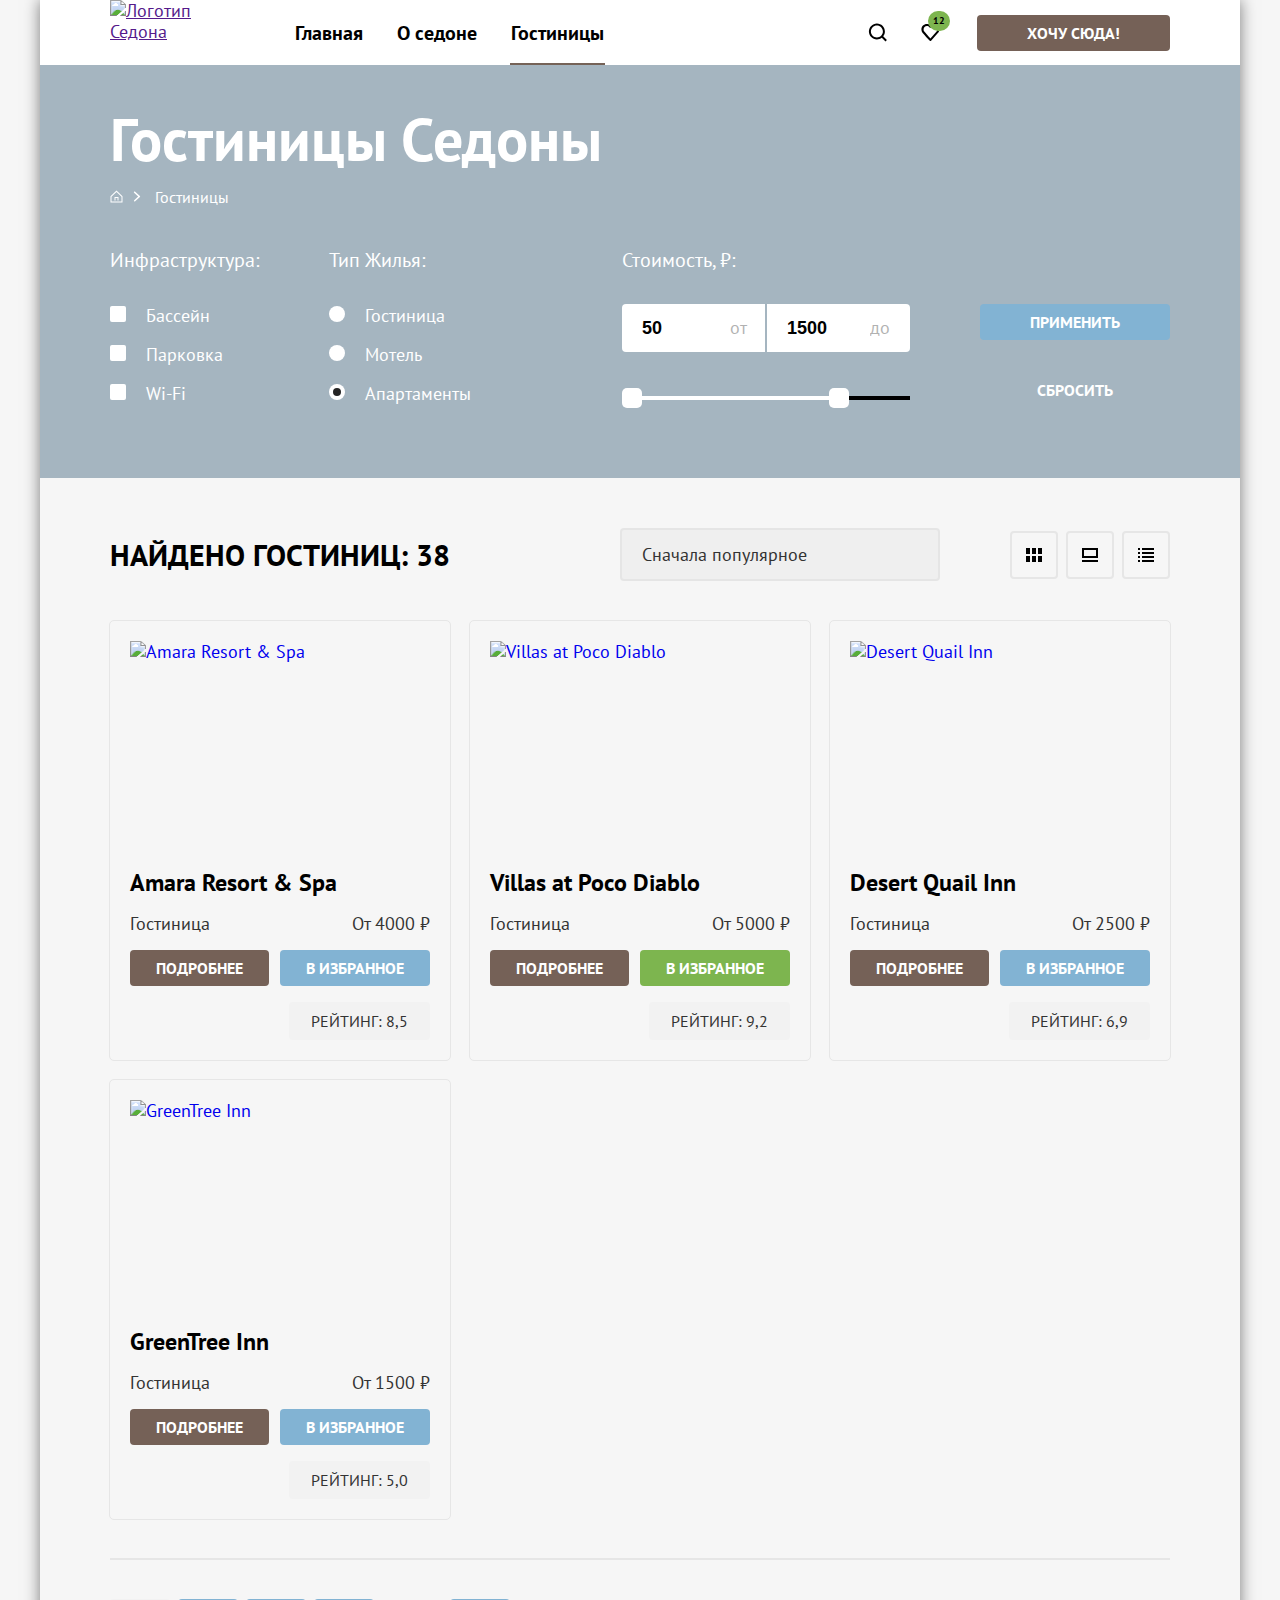
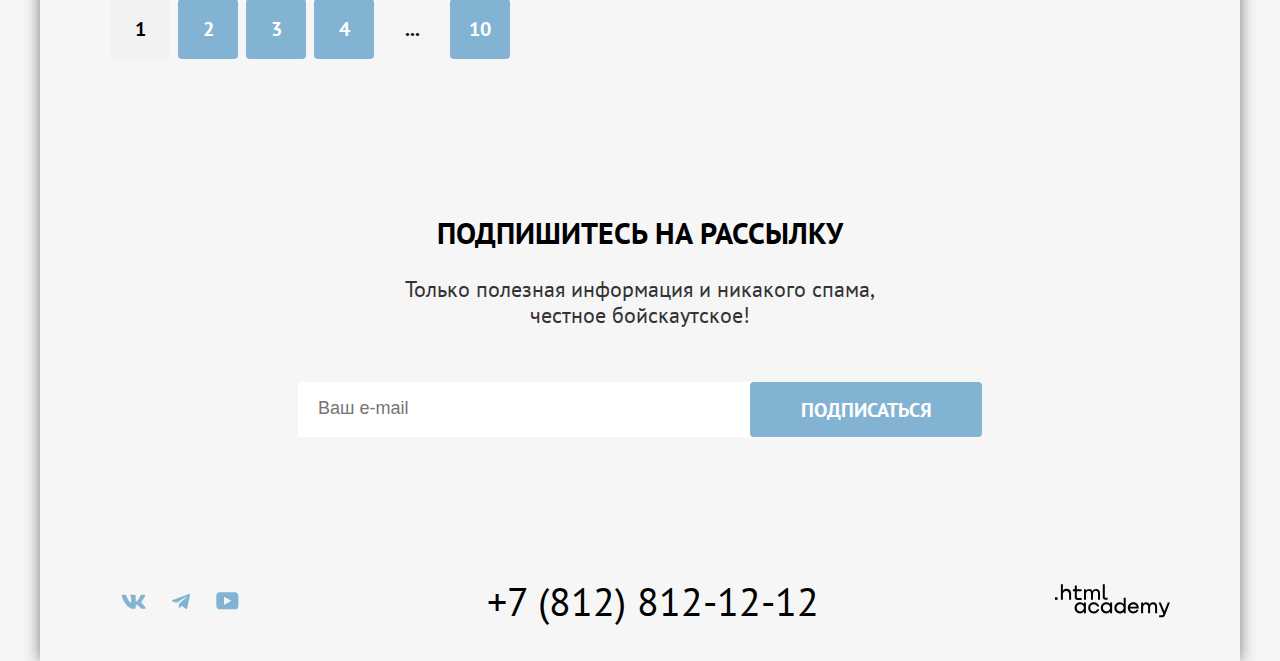
==== commit ae539b7a: "margen from model_grinding" ====
--- a/catalog.html
+++ b/catalog.html
@@ -12,21 +12,13 @@
         <a class="navigation-logo-link" href=""><img class="navigation-logo-imag" src="./images/svg/header_logo.svg" alt="Логотип Седона" width="140" height="70"></a>
         <ul class="navigation-list">
           <li class="navigation-item">
-<<<<<<< HEAD
               <a class="navigation-link" href="./index.html">Главная</a>
-=======
-              <a class="navigation-link navigation-link-active" href="./index.html">Главная</a>
->>>>>>> ae26f714ed20aca420115736b9cc03cb68a3a30c
           </li>
           <li class="navigation-item">
             <a class="navigation-link" href="#">О седоне</a>
         </li>
         <li class="navigation-item">
-<<<<<<< HEAD
           <a class="navigation-link navigation-link-active" href="#">Гостиницы</a>
-=======
-          <a class="navigation-link" href="#">Гостиницы</a>
->>>>>>> ae26f714ed20aca420115736b9cc03cb68a3a30c
       </li>
         </ul>
         <ul class="navigation-additional">
@@ -148,7 +140,6 @@
                     </p>
                   </div>
 
-<<<<<<< HEAD
                   <div class="range-scale"> <!--черная полоска-->
                     <div class="range-bar" style="left: 0;
   right: 61px;"> <!--коричневая полоска style нужен типо для разработчика JS-->
@@ -156,14 +147,6 @@
                         <span class="visually-hidden">Изменить минимальную цену</span>
                       </button>
                       <button type="button" class="range-toggle toggle-max"> <!--чползунок max-->
-=======
-                  <div class="range-scale">
-                    <div class="range-bar">
-                      <button class="range-toggle toggle-min">
-                        <span class="visually-hidden">Изменить минимальную цену</span>
-                      </button>
-                      <button class="range-toggle toggle-max">
->>>>>>> ae26f714ed20aca420115736b9cc03cb68a3a30c
                         <span class="visually-hidden">Изменить максимальную цену</span>
                       </button>
                     </div>
@@ -188,11 +171,7 @@
             <span class="sorting-result-number">38</span>
           </p>
 
-<<<<<<< HEAD
           <div class="select-container-wrap">
-=======
-          <div class="container-wrap">
->>>>>>> ae26f714ed20aca420115736b9cc03cb68a3a30c
             <select class="select-control" aria-label="Сортировка">
               <option value="popular">Сначала популярное</option>
               <option value="cheap">Сначала дешёвое</option>
@@ -237,10 +216,7 @@
                 </p>
                 <p class="card-rating">
                   <span class="visually-hidden">Звезды</span>
-<<<<<<< HEAD
                   <span class="stars-four"></span>
-=======
->>>>>>> ae26f714ed20aca420115736b9cc03cb68a3a30c
                   <span class="card-rating-text" href="#">Рейтинг: 8,5</span>
                 </p>
               </div>
@@ -262,10 +238,7 @@
                 </p>
                 <p class="card-rating">
                   <span class="visually-hidden">Звезды</span>
-<<<<<<< HEAD
                   <span class="stars-four"></span>
-=======
->>>>>>> ae26f714ed20aca420115736b9cc03cb68a3a30c
                   <span class="card-rating-text" href="#">Рейтинг: 9,2</span>
                 </p>
               </div>
@@ -287,10 +260,7 @@
                 </p>
                 <p class="card-rating">
                   <span class="visually-hidden">Звезды</span>
-<<<<<<< HEAD
                   <span class="stars-three"></span>
-=======
->>>>>>> ae26f714ed20aca420115736b9cc03cb68a3a30c
                   <span class="card-rating-text" href="#">Рейтинг: 6,9</span>
                 </p>
               </div>
@@ -312,10 +282,7 @@
                 </p>
                 <p class="card-rating">
                   <span class="visually-hidden">Звезды</span>
-<<<<<<< HEAD
                   <span class="stars-two"></span>
-=======
->>>>>>> ae26f714ed20aca420115736b9cc03cb68a3a30c
                   <span class="card-rating-text" href="#">Рейтинг: 5,0</span>
                 </p>
               </div>
--- a/styles/style.css
+++ b/styles/style.css
@@ -14,7 +14,6 @@
   src: url("../fonts/ptsans-700.woff2") format("woff2");
 }
 
-<<<<<<< HEAD
 html:focus-within {
   scroll-behavior: smooth;
 }
@@ -44,8 +43,6 @@
     overflow: hidden;
   }
 
-=======
->>>>>>> ae26f714ed20aca420115736b9cc03cb68a3a30c
 body {
     display: flex;
     flex-direction: column;
@@ -56,37 +53,20 @@
     font-size: 18px;
     line-height: 21px;
     font-family: "PT Sans",sans-serif;
-<<<<<<< HEAD
     color: #000000;
     background-color: #F6F6F6;
     box-shadow: 0 0 15px rgba(0, 0, 0, 0.5);
 }
 
-=======
-    background-color: #F6F6F6;
-    color: #000000;
-    box-shadow: 0 0 15px rgba(0, 0, 0, 0.5);
-}
-
-ul, ol{
-  list-style-type: none;
-}
-
->>>>>>> ae26f714ed20aca420115736b9cc03cb68a3a30c
 .button {
   display: inline-block;
   text-transform: uppercase;
   border-radius: 4px;
   font-weight: 700;
-<<<<<<< HEAD
   font-family: "PT Sans",sans-serif;
   text-decoration: none;
   border: none;
   cursor: pointer;
-=======
-  text-decoration: none;
-  border: none;
->>>>>>> ae26f714ed20aca420115736b9cc03cb68a3a30c
 }
 
 /*Navigation*/
@@ -103,7 +83,6 @@
 }
 
 .navigation-logo-link {
-<<<<<<< HEAD
   position: relative;
   z-index: 1;
   margin-bottom: -5px;
@@ -126,39 +105,12 @@
 .navigation-additional {
   margin: 0;
   padding: 0;
-=======
-  position: absolute;
-  z-index: 1;
-  top: 0;
-  margin-bottom: -10px;
-}
-
-.navigation-list {
-  display: flex;
-  flex-wrap: wrap;
-  max-width: 450px;
-  margin-left: 168px;
-  list-style-type: none;
-}
-
-
-.navigation-item {
-  position: relative;
-  margin: 0;
-}
-
-
-.navigation-additional {
->>>>>>> ae26f714ed20aca420115736b9cc03cb68a3a30c
   display: flex;
   flex-wrap: wrap;
   margin-left: auto;
   max-width: 350px;
   align-items: center;
-<<<<<<< HEAD
   list-style-type: none;
-=======
->>>>>>> ae26f714ed20aca420115736b9cc03cb68a3a30c
 }
 
 .navigation-additional .navigation-item:nth-child(3) {
@@ -209,10 +161,6 @@
 
 /*MAIN*/
 .page-main {
-<<<<<<< HEAD
-=======
-  width: 1200px;
->>>>>>> ae26f714ed20aca420115736b9cc03cb68a3a30c
   margin: 0 auto;
   background: #FFFFFF;
 }
@@ -223,11 +171,8 @@
   display: flex;
   flex-direction: column;
   align-items: center;
-<<<<<<< HEAD
-  padding: 0;
-  margin: 0;
-=======
->>>>>>> ae26f714ed20aca420115736b9cc03cb68a3a30c
+  padding: 0;
+  margin: 0;
 }
 
 .greeting-images {
@@ -235,10 +180,7 @@
   background-color: #a5b5c0;
   background-image: url("../images/jpg/greeting_background.jpg");
   background-repeat: no-repeat;
-<<<<<<< HEAD
   background-size: contain;
-=======
->>>>>>> ae26f714ed20aca420115736b9cc03cb68a3a30c
 }
 
 .greeting-image-welcome {
@@ -250,7 +192,6 @@
   bottom: 0;
 }
 
-<<<<<<< HEAD
 .greeting-icon path:hover {
   transition: fill 1s;
   animation: colorChange 2s infinite;
@@ -266,8 +207,6 @@
 }
 
 
-=======
->>>>>>> ae26f714ed20aca420115736b9cc03cb68a3a30c
 .introductory-part {
   margin: 69px 272px;
   text-align: center;
@@ -278,14 +217,9 @@
   font-weight: 700;
   line-height: 36px;
   text-transform: uppercase;
-<<<<<<< HEAD
   text-align: center;
   padding: 0;
   margin: 30px 0 25px;
-=======
-  padding-bottom: 25px;
-  text-align: center;
->>>>>>> ae26f714ed20aca420115736b9cc03cb68a3a30c
 }
 
 .page-description {
@@ -293,23 +227,17 @@
   font-size: 22px;
   line-height: 26px;
   text-align: center;
-<<<<<<< HEAD
-  padding: 0;
-  margin: 0;
-=======
->>>>>>> ae26f714ed20aca420115736b9cc03cb68a3a30c
+  padding: 0;
+  margin: 0;
 
 }
 
 /*section advantages*/
 
-<<<<<<< HEAD
 .advantages-list {
   margin: 0;
   padding: 0;
 }
-=======
->>>>>>> ae26f714ed20aca420115736b9cc03cb68a3a30c
 
 .advantages-item {
   display: flex;
@@ -317,13 +245,10 @@
   align-items: center;
 }
 
-<<<<<<< HEAD
 .advantages-item:nth-child(2) {
   padding: 64px 350px;
 }
 
-=======
->>>>>>> ae26f714ed20aca420115736b9cc03cb68a3a30c
  .advantages-container {
   display: flex;
 }
@@ -338,17 +263,12 @@
   text-align: center;
 }
 
-<<<<<<< HEAD
 .advantages-places {
-=======
-.advantages-container-places {
->>>>>>> ae26f714ed20aca420115736b9cc03cb68a3a30c
   padding: 102px 85px;
   background-color: #82B3D3;
   color: #FFFFFF;
 }
 
-<<<<<<< HEAD
 .advantages-pluses {
   padding: 113px 85px;
 }
@@ -365,46 +285,21 @@
 }
 
 .advantages-availability:nth-child(2n+1) {
-=======
-.advantages-container-pluses {
-  padding: 113px 85px;
-}
-
-.advantages-container-pluses:nth-child(2n+1) {
-  background-color: rgba(131, 179, 211, 0.12);
-}
-.advantages-container-pluses:nth-child(2) {
   background-color: rgba(131, 179, 211, 0.20);
 }
 
-.advantages-container-availability {
-  padding: 80px 85px;
-}
-
-.advantages-container-availability:nth-child(2n+1) {
->>>>>>> ae26f714ed20aca420115736b9cc03cb68a3a30c
-  background-color: rgba(131, 179, 211, 0.20);
-}
-
 .advantages-title {
   text-align: center;
   font-size: 24px;
   font-weight: 700;
   line-height: 28px;
   text-transform: uppercase;
-<<<<<<< HEAD
-  margin: 0;
-  padding: 0;
-=======
->>>>>>> ae26f714ed20aca420115736b9cc03cb68a3a30c
+  margin: 0;
+  padding: 0;
 }
 
 .advantages-item:nth-child(1) .advantages-title {
   padding-bottom: 62px;
-<<<<<<< HEAD
-=======
-  margin: 0 28px;
->>>>>>> ae26f714ed20aca420115736b9cc03cb68a3a30c
 }
 
 .advantages-item:not(:nth-child(1)) .advantages-title {
@@ -417,7 +312,6 @@
   font-size: 18px;
   line-height: 21px;
   text-align: center;
-<<<<<<< HEAD
   margin: 0;
   padding: 0;
 }
@@ -427,15 +321,6 @@
 }
 
 .advantages-pluses .advantages-text:before {
-=======
-}
-
-.advantages-container-places .advantages-text {
-  color: #ffffff;
-}
-
-.advantages-container-pluses .advantages-text:before {
->>>>>>> ae26f714ed20aca420115736b9cc03cb68a3a30c
   position: absolute;
   top: 50%;
   left: 170px;
@@ -445,11 +330,7 @@
   content: "";
 }
 
-<<<<<<< HEAD
 .advantages-places .advantages-text:before {
-=======
-.advantages-container-places .advantages-text:before {
->>>>>>> ae26f714ed20aca420115736b9cc03cb68a3a30c
   position: absolute;
   top: 50%;
   left: 170px;
@@ -459,14 +340,6 @@
   content: "";
 }
 
-<<<<<<< HEAD
-=======
-.advantages-item:nth-child(2) {
-  padding: 64px 348px;
-}
-
-
->>>>>>> ae26f714ed20aca420115736b9cc03cb68a3a30c
 
 /*section search*/
 
@@ -503,12 +376,8 @@
   color: #ffffff;
   background-color: #83b3d3;
   background-image: url("../images/jpg/subscription-background.jpg");
-<<<<<<< HEAD
   background-repeat: no-repeat;
   background-size: cover;
-=======
-  background-size: 100%;
->>>>>>> ae26f714ed20aca420115736b9cc03cb68a3a30c
 }
 
 .subscribe-form {
@@ -541,40 +410,27 @@
   border: none;
 }
 
-<<<<<<< HEAD
 /*FOOTER*/
-=======
->>>>>>> ae26f714ed20aca420115736b9cc03cb68a3a30c
 
 .footer {
   display: flex;
   justify-content: space-between;
-<<<<<<< HEAD
   align-items: center;
-=======
->>>>>>> ae26f714ed20aca420115736b9cc03cb68a3a30c
   padding: 40px 70px;
 }
 
 .footer-social {
   display: flex;
   flex-wrap: wrap;
-<<<<<<< HEAD
   list-style-type: none;
   padding: 0;
   margin: 0;
-=======
->>>>>>> ae26f714ed20aca420115736b9cc03cb68a3a30c
 }
 
 .social-link {
   display: block;
   place-content: center;
-<<<<<<< HEAD
   width: 47px;
-=======
-  width: 42px;
->>>>>>> ae26f714ed20aca420115736b9cc03cb68a3a30c
   height: 40px;
 }
 
@@ -592,10 +448,6 @@
 }
 
 
-<<<<<<< HEAD
-=======
-
->>>>>>> ae26f714ed20aca420115736b9cc03cb68a3a30c
 /*CATALOG*/
 
 .main-inner {
@@ -603,24 +455,11 @@
   flex-direction: column;
 }
 
-<<<<<<< HEAD
-=======
-.filter {
-  padding: 0;
-  margin: 0;
-
-}
-
->>>>>>> ae26f714ed20aca420115736b9cc03cb68a3a30c
 .container-background {
   color: #FFFFFF;
   background-color: #a5b5c0;
   background-image: url("../images/jpg/filter.jpg");
-<<<<<<< HEAD
   background-size: cover;
-=======
-  background-size: 100% auto;
->>>>>>> ae26f714ed20aca420115736b9cc03cb68a3a30c
   background-repeat: no-repeat;
   padding: 35px 70px 70px;
 }
@@ -631,35 +470,25 @@
   font-size: 60px;
   font-weight: 700;
   line-height: 78px;
-<<<<<<< HEAD
   padding: 0;
   margin: 0 0 8px;
 }
 
 .inner-header {
   margin-bottom: 40px;
-=======
-  margin-bottom: 8px;
->>>>>>> ae26f714ed20aca420115736b9cc03cb68a3a30c
 }
 
 .breadcrumbs {
   display: flex;
   flex-direction: row;
   align-items: baseline;
-<<<<<<< HEAD
-  padding: 0;
-  margin: 0;
-=======
->>>>>>> ae26f714ed20aca420115736b9cc03cb68a3a30c
+  padding: 0;
+  margin: 0;
 }
 
 .breadcrumbs-list {
   position: relative;
-<<<<<<< HEAD
   list-style-type: none;
-=======
->>>>>>> ae26f714ed20aca420115736b9cc03cb68a3a30c
 }
 
 .breadcrumbs-link-active {
@@ -689,17 +518,12 @@
 .filter-form {
   display: flex;
   flex-direction: row;
-<<<<<<< HEAD
-  padding: 0;
-  margin: 0;
-=======
-  margin-top: 40px;
->>>>>>> ae26f714ed20aca420115736b9cc03cb68a3a30c
+  padding: 0;
+  margin: 0;
 }
 
 .filter-fieldset {
   border: none;
-<<<<<<< HEAD
   padding: 0;
   margin: 0;
 }
@@ -712,8 +536,6 @@
   list-style-type: none;
   padding: 0;
   margin: 0;
-=======
->>>>>>> ae26f714ed20aca420115736b9cc03cb68a3a30c
 }
 
 .filter-fieldset:last-child {
@@ -726,10 +548,7 @@
   line-height: 24px;
   text-transform: capitalize;
   margin-bottom: 32px;
-<<<<<<< HEAD
-  padding: 0;
-=======
->>>>>>> ae26f714ed20aca420115736b9cc03cb68a3a30c
+  padding: 0;
 }
 
 .filter-lead {
@@ -741,23 +560,15 @@
 .range-scale {
   position: relative;
   height: 4px;
-<<<<<<< HEAD
   margin-top: 44px;
-=======
->>>>>>> ae26f714ed20aca420115736b9cc03cb68a3a30c
   background-color: #000000;
 }
 
 .range-bar {
   position: absolute;
   height: 4px;
-<<<<<<< HEAD
   /* left: 0;
   right: 61px; */ /*Это добавлено в html  style*/
-=======
-  left: 0;
-  right: 61px;
->>>>>>> ae26f714ed20aca420115736b9cc03cb68a3a30c
   background-color: #ffffff;
 }
 
@@ -771,7 +582,6 @@
   cursor: pointer;
 }
 
-<<<<<<< HEAD
 .range-toggle:hover {
   box-shadow: 0 4px 10px rgba(0, 0, 0, 0.5);
 }
@@ -785,8 +595,6 @@
   box-shadow: 0 7px 15px rgba(0, 0, 0, 0.4);
 }
 
-=======
->>>>>>> ae26f714ed20aca420115736b9cc03cb68a3a30c
 .toggle-min {
   top: -8px;
   left: 0;
@@ -800,17 +608,10 @@
 .range-wrapper-inputs {
   display: flex;
   justify-content: center;
-<<<<<<< HEAD
 }
 
 .range-input {
   display: block;
-=======
-  margin-bottom: 45px;
-}
-
-.range-input {
->>>>>>> ae26f714ed20aca420115736b9cc03cb68a3a30c
   width: 143px;
   padding: 12px 20px;
   text-align: start;
@@ -826,11 +627,8 @@
 
 .range-wrapper-min {
   position: relative;
-<<<<<<< HEAD
-  margin: 0;
-  padding: 0;
-=======
->>>>>>> ae26f714ed20aca420115736b9cc03cb68a3a30c
+  margin: 0;
+  padding: 0;
 }
 
 .filter-label-min {
@@ -853,11 +651,8 @@
 
 .range-wrapper-max {
   position: relative;
-<<<<<<< HEAD
-  margin: 0;
-  padding: 0;
-=======
->>>>>>> ae26f714ed20aca420115736b9cc03cb68a3a30c
+  margin: 0;
+  padding: 0;
 }
 
 .filter-label-max {
@@ -930,7 +725,6 @@
   background-color: #FFFFFF;
 }
 
-<<<<<<< HEAD
 
 /* Checkbox */
 .filter-input[type="checkbox"]:checked + .filter-mark::before {
@@ -944,28 +738,6 @@
   content: "";
 }
 
-=======
-/* Checkbox */
-.filter-input[type="checkbox"]:checked + .filter-mark::before,
-.filter-input[type="checkbox"]:checked + .filter-mark::after {
-  position: absolute;
-  top: 7px;
-  left: 2px;
-  width: 12px;
-  height: 2px;
-  background-color: #242424;
-  content: "";
-}
-
-.filter-input[type="checkbox"]:checked + .filter-mark::before {
-  transform: rotate(45deg);
-}
-
-.filter-input[type="checkbox"]:checked + .filter-mark::after {
-  transform: rotate(-45deg);
-}
-
->>>>>>> ae26f714ed20aca420115736b9cc03cb68a3a30c
 
 /* Radio */
 .filter-input[type="radio"] + .filter-mark {
@@ -992,10 +764,7 @@
 .sorting {
   display: flex;
   align-items: center;
-<<<<<<< HEAD
   justify-content: space-between;
-=======
->>>>>>> ae26f714ed20aca420115736b9cc03cb68a3a30c
   margin-bottom: 40px;
 }
 
@@ -1004,7 +773,6 @@
   font-weight: 700;
   line-height: 36px;
   text-transform: uppercase;
-<<<<<<< HEAD
   padding: 0;
   margin: 0;
 }
@@ -1044,23 +812,13 @@
 .select-control:disabled {
   border-color: rgba(0, 0, 0, 0.30);
   background: rgba(0, 0, 0, 0.30);
-=======
-}
-
-.select-control {
-  width: 252px;
-  padding: 14px 20px;
->>>>>>> ae26f714ed20aca420115736b9cc03cb68a3a30c
 }
 
 .sorting-display-list {
   display: flex;
-<<<<<<< HEAD
   padding: 0;
   margin: 0;
   list-style-type: none;
-=======
->>>>>>> ae26f714ed20aca420115736b9cc03cb68a3a30c
   margin-left: 70px;
 }
 
@@ -1093,28 +851,19 @@
 
 /*product-card*/
 
-<<<<<<< HEAD
 .product-card {
   margin: 0 auto;
 }
 
-=======
->>>>>>> ae26f714ed20aca420115736b9cc03cb68a3a30c
 .product-card-list {
   display: grid;
   grid-template-columns: 1fr 1fr 1fr;
   justify-content: center;
-<<<<<<< HEAD
   gap: 20px;
   margin: 0;
   padding: 0 0 39px;
   border-bottom: 2px solid #E6E6E6;
   list-style-type: none;
-=======
-  gap: 10px;
-  padding-bottom: 39px;
-  border-bottom: 2px solid #E6E6E6;
->>>>>>> ae26f714ed20aca420115736b9cc03cb68a3a30c
 }
 
 
@@ -1123,11 +872,7 @@
   margin: 0 auto;
   padding: 20px;
   border-radius: 4px;
-<<<<<<< HEAD
   outline: 1px solid #E6E6E6;
-=======
-  border: 1px solid #E6E6E6;
->>>>>>> ae26f714ed20aca420115736b9cc03cb68a3a30c
 }
 
 .card-link {
@@ -1150,43 +895,28 @@
   font-size: 18px;
   font-weight: 400;
   line-height: 21px;
-<<<<<<< HEAD
-  margin: 0;
-  padding: 0;
-=======
->>>>>>> ae26f714ed20aca420115736b9cc03cb68a3a30c
+  margin: 0;
+  padding: 0;
   margin-bottom: 16px;
 }
 
 .card-links {
   display: flex;
   justify-content: space-between;
-<<<<<<< HEAD
-  margin: 0;
-  padding: 0;
-=======
->>>>>>> ae26f714ed20aca420115736b9cc03cb68a3a30c
+  margin: 0;
+  padding: 0;
   margin-bottom: 16px;
 }
 
 
   .button-detail {
-<<<<<<< HEAD
   font-size: 16px;
   font-weight: 700;
   text-align: center;
-=======
->>>>>>> ae26f714ed20aca420115736b9cc03cb68a3a30c
   padding: 8px 26px;
   color: #FFF;
   background-color: #756157;
   border-radius: 4px;
-<<<<<<< HEAD
-=======
-  text-align: center;
-  font-size: 16px;
-  font-weight: 700;
->>>>>>> ae26f714ed20aca420115736b9cc03cb68a3a30c
   line-height: 20px;
   text-transform: uppercase;
   text-decoration: none;
@@ -1206,7 +936,6 @@
 }
 
 .card-rating {
-<<<<<<< HEAD
   display: flex;
   justify-content: space-between;
   margin: 0;
@@ -1243,10 +972,6 @@
   font-size: 16px;
   line-height: 20px;
   text-transform: uppercase;
-=======
-  justify-self: end;
-  padding-left: 160px;
->>>>>>> ae26f714ed20aca420115736b9cc03cb68a3a30c
 }
 
 .card-button-active {
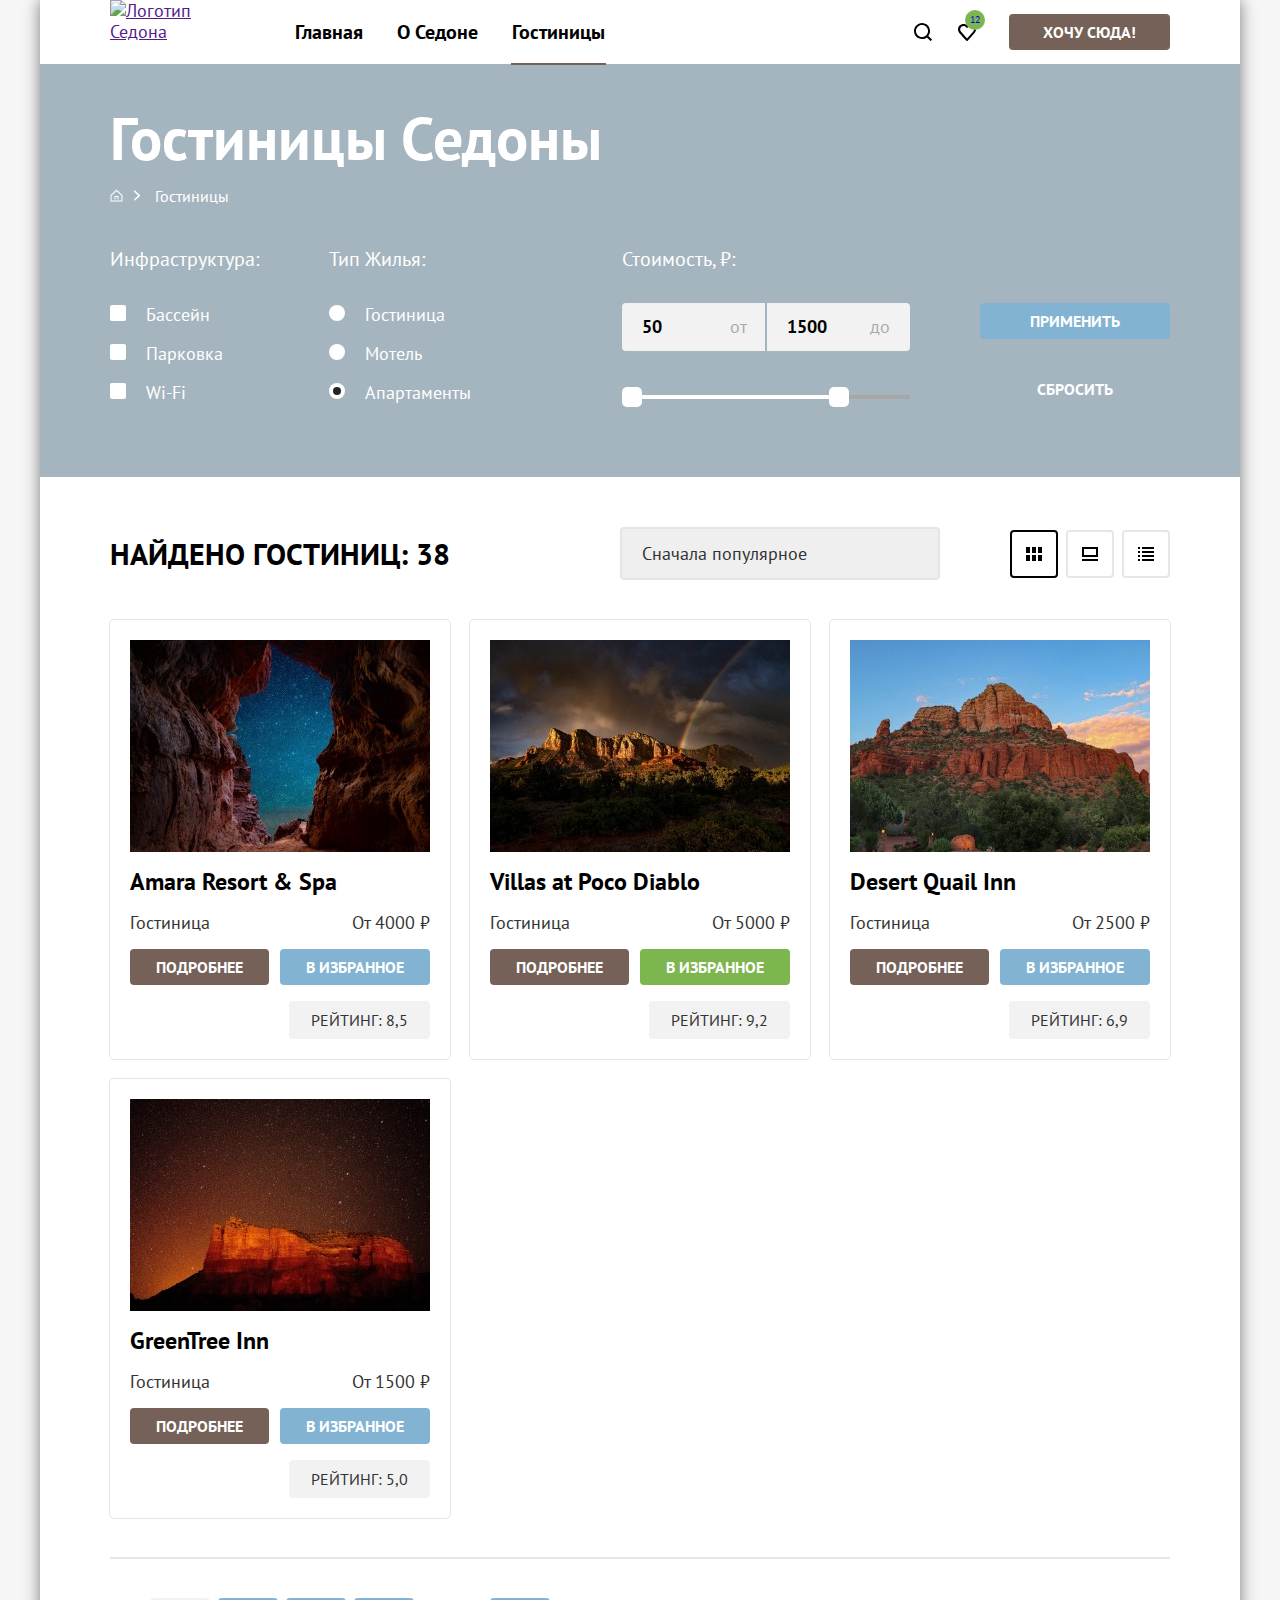
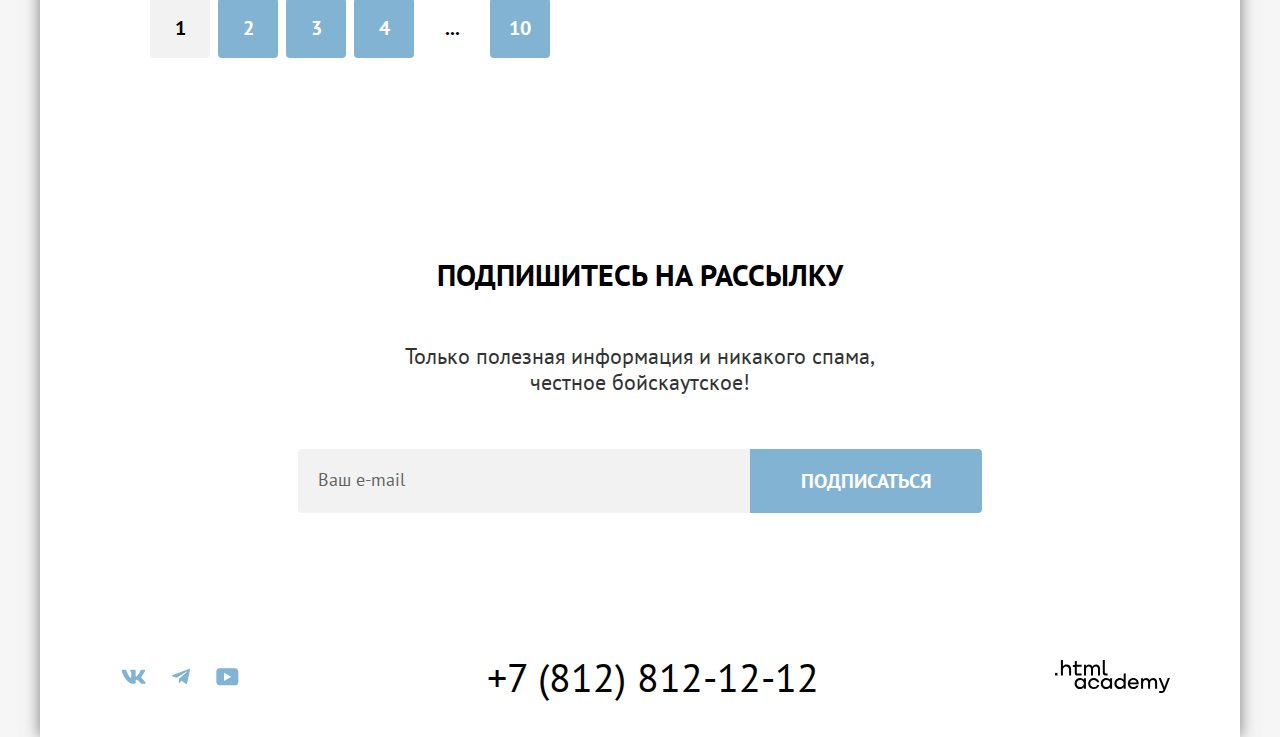
==== commit 43337c23: "Предварительный финал" ====
--- a/catalog.html
+++ b/catalog.html
@@ -4,37 +4,37 @@
     <meta charset="utf-8">
     <title>HTML Academy: Седона</title>
     <link rel="stylesheet" href="./styles/style.css">
-    <link rel="stylesheet" href="./styles/null.css">
+    <link rel="icon" href="./favicon.png"><!-- 32×32 -->
   </head>
   <body>
     <header class="header">
       <nav class="navigation">
-        <a class="navigation-logo-link" href=""><img class="navigation-logo-imag" src="./images/svg/header_logo.svg" alt="Логотип Седона" width="140" height="70"></a>
+        <a class="navigation-logo-link" href=""><img class="navigation-logo-image" src="./images/svg/header_logo.svg" alt="Логотип Седона" width="140" height="70"></a>
         <ul class="navigation-list">
           <li class="navigation-item">
               <a class="navigation-link" href="./index.html">Главная</a>
           </li>
           <li class="navigation-item">
             <a class="navigation-link" href="#">О седоне</a>
-        </li>
-        <li class="navigation-item">
-          <a class="navigation-link navigation-link-active" href="#">Гостиницы</a>
-      </li>
+          </li>
+          <li class="navigation-item">
+            <a class="navigation-link navigation-link-active">Гостиницы</a>
+          </li>
         </ul>
         <ul class="navigation-additional">
           <li class="navigation-item">
-            <a class="navigation-link" href="#">
-              <svg class="navigation-icon" xmlns="http://www.w3.org/2000/svg" width="19" height="19" viewBox="0 0 19 19" fill="none">
-                <path d="M18.8928 17.0083L15.1928 13.3287C16.1928 12.0359 16.8928 10.3453 16.8928 8.4558C16.8928 4.08011 13.2928 0.5 8.89282 0.5C4.49282 0.5 0.892822 4.17956 0.892822 8.55525C0.892822 12.9309 4.49282 16.511 8.89282 16.511C10.6928 16.511 12.3928 15.9144 13.7928 14.8204L17.4928 18.5L18.8928 17.0083ZM8.89282 14.5221C5.59282 14.5221 2.89282 11.837 2.89282 8.55525C2.89282 5.27348 5.59282 2.5884 8.89282 2.5884C12.1928 2.5884 14.8928 5.27348 14.8928 8.55525C14.8928 11.837 12.1928 14.5221 8.89282 14.5221Z" fill="black"/>
+            <a class="navigation-link-icon" href="#">
+              <svg width="18" height="18" viewBox="0 0 18 18" aria-hidden="true">
+                <path d="M18.0511 16.6L14.3406 12.9C15.3434 11.6 16.0454 9.9 16.0454 8C16.0454 3.6 12.4352 0 8.02271 0C3.61022 0 0 3.7 0 8.1C0 12.5 3.61022 16.1 8.02271 16.1C9.82781 16.1 11.5326 15.5 12.9366 14.4L16.6471 18.1L18.0511 16.6ZM8.02271 14.1C4.71334 14.1 2.00568 11.4 2.00568 8.1C2.00568 4.8 4.71334 2.1 8.02271 2.1C11.3321 2.1 14.0397 4.8 14.0397 8.1C14.0397 11.4 11.3321 14.1 8.02271 14.1Z" />
               </svg>
               <span class="visually-hidden">Поск</span>
             </a>
           </li>
           <li class="navigation-item">
-            <a class="navigation-link" href="#">
+            <a class="navigation-link-icon" href="#">
               <span class="visually-hidden">Избранное</span>
-              <svg class="navigation-icon" xmlns="http://www.w3.org/2000/svg" width="19" height="17" viewBox="0 0 19 17" fill="none">
-                <path d="M9.29282 17C8.99282 17 8.69282 16.9 8.49282 16.6C3.09282 10.5 1.79282 9.1 1.49282 8.7C0.792822 7.8 0.392822 6.6 0.392822 5.4C0.392822 2.4 2.79282 0 5.89282 0C7.19282 0 8.39282 0.5 9.39282 1.3C10.3928 0.5 11.6928 0 12.8928 0C15.8928 0 18.3928 2.4 18.3928 5.4C18.3928 6.7 17.8928 7.9 17.0928 8.8L10.0928 16.7C9.89282 16.9 9.69282 17 9.29282 17ZM3.29282 7.5C3.59282 7.9 6.79282 11.5 9.39282 14.4L15.5928 7.4C16.0928 6.9 16.2928 6.2 16.2928 5.4C16.2928 3.6 14.7928 2.1 12.9928 2.1C11.9928 2.1 10.9928 2.6 10.2928 3.4C9.99282 3.7 9.69282 3.8 9.39282 3.8C9.09282 3.8 8.79282 3.6 8.59282 3.4C7.89282 2.6 6.89282 2.1 5.89282 2.1C4.09282 2.1 2.59282 3.6 2.59282 5.4C2.49282 6.3 2.89282 7 3.29282 7.5C3.19282 7.5 3.19282 7.5 3.29282 7.5Z" fill="black"/>
+              <svg class="navigation-icon" width="18" height="17" viewBox="0 0 18 17" aria-hidden="true">
+                <path d="M8.92526 17C8.62441 17 8.32356 16.9 8.12299 16.6C2.70766 10.5 1.40397 9.1 1.10312 8.7C0.401135 7.8 0 6.6 0 5.4C0 2.4 2.40681 0 5.51561 0C6.8193 0 8.02271 0.5 9.02554 1.3C10.0284 0.5 11.3321 0 12.5355 0C15.544 0 18.0511 2.4 18.0511 5.4C18.0511 6.7 17.5497 7.9 16.7474 8.8L9.72753 16.7C9.52696 16.9 9.3264 17 8.92526 17ZM2.90823 7.5C3.20908 7.9 6.41816 11.5 9.02554 14.4L15.2431 7.4C15.7446 6.9 15.9451 6.2 15.9451 5.4C15.9451 3.6 14.4409 2.1 12.6358 2.1C11.6329 2.1 10.6301 2.6 9.9281 3.4C9.62725 3.7 9.3264 3.8 9.02554 3.8C8.72469 3.8 8.42384 3.6 8.22327 3.4C7.52129 2.6 6.51845 2.1 5.51561 2.1C3.7105 2.1 2.20624 3.6 2.20624 5.4C2.10596 6.3 2.5071 7 2.90823 7.5C2.80795 7.5 2.80795 7.5 2.90823 7.5Z" />
               </svg>
               <span class="navigation-icon-button">12</span>
             </a>
@@ -75,21 +75,21 @@
                   <li class="filter-item">
                     <label class="filter-label">
                       <input class="filter-input visually-hidden" type="checkbox" name="pool" value="pool" checked>
-                      <span class="filter-mark"></span>
+                      <span class="filter-mark" tabindex="0"></span>
                       <span class="filter-lead">Бассейн</span>
                     </label>
                   </li>
                   <li class="filter-item">
                     <label class="filter-label">
                       <input class="filter-input visually-hidden" type="checkbox" name="parking" value="parking" checked>
-                      <span class="filter-mark"></span>
+                      <span class="filter-mark" tabindex="0"></span>
                       <span class="filter-lead">Парковка</span>
                     </label>
                   </li>
                   <li class="filter-item">
                     <label class="filter-label">
                       <input class="filter-input visually-hidden" type="checkbox" name="wi-fi" value="wi-fi" checked>
-                      <span class="filter-mark"></span>
+                      <span class="filter-mark" tabindex="0"></span>
                       <span class="filter-lead">Wi-Fi</span>
                     </label>
                   </li>
@@ -102,28 +102,28 @@
                   <li class="filter-item">
                     <label class="filter-label">
                       <input class="filter-input visually-hidden" type="radio" name="apartment-type" value="hotel" checked>
-                      <span class="filter-mark"></span>
+                      <span class="filter-mark" tabindex="0"></span>
                       <span class="filter-lead">Гостиница</span>
                     </label>
                   </li>
                   <li class="filter-item">
                     <label class="filter-label">
                       <input class="filter-input visually-hidden" type="radio" name="apartment-type" value="motel" checked>
-                      <span class="filter-mark"></span>
+                      <span class="filter-mark" tabindex="0"></span>
                       <span class="filter-lead">Мотель</span>
                     </label>
                   </li>
                   <li class="filter-item">
                     <label class="filter-label">
                       <input class="filter-input visually-hidden" type="radio" name="apartment-type" value="apartment" checked>
-                      <span class="filter-mark"></span>
+                      <span class="filter-mark" tabindex="0"></span>
                       <span class="filter-lead">Апартаменты</span>
                     </label>
                   </li>
                 </ul>
             </fieldset>
 
-            <div class="container-wrap">
+            <div class="filter-container-wrap">
               <fieldset class="filter-fieldset">
                 <legend class="filter-title-inner">Стоимость, ₽:</legend>
 
@@ -142,11 +142,11 @@
 
                   <div class="range-scale"> <!--черная полоска-->
                     <div class="range-bar" style="left: 0;
-  right: 61px;"> <!--коричневая полоска style нужен типо для разработчика JS-->
-                      <button type="button" class="range-toggle toggle-min"> <!--чползунок min-->
+  right: 61px;"> <!--коричневая полоска style нужен для разработчика JS-->
+                      <button type="button" class="range-toggle toggle-min"> <!--ползунок min-->
                         <span class="visually-hidden">Изменить минимальную цену</span>
                       </button>
-                      <button type="button" class="range-toggle toggle-max"> <!--чползунок max-->
+                      <button type="button" class="range-toggle toggle-max"> <!--ползунок max-->
                         <span class="visually-hidden">Изменить максимальную цену</span>
                       </button>
                     </div>
@@ -180,7 +180,7 @@
 
             <ul class="sorting-display-list">
               <li class="sorting-display-item">
-                <a class="sorting-display-link sorting-link-cards" href="#">
+                <a class="sorting-display-link sorting-link-cards sorting-active">
                   <span class="visually-hidden">Карточками</span>
                 </a>
               </li>
@@ -211,8 +211,8 @@
                   <span class="card-description-defenition">От 4000 ₽</span>
                 </p>
                 <p class="card-links">
-                  <a class="button-detail" href="#">подробнее</a>
-                  <a class="button-favorites" href="#">в избранное</a>
+                  <a class="button button-detail" href="#">подробнее</a>
+                  <a class="button button-favorites" href="#">в избранное</a>
                 </p>
                 <p class="card-rating">
                   <span class="visually-hidden">Звезды</span>
@@ -233,8 +233,8 @@
                   <span class="card-description-defenition">От 5000 ₽</span>
                 </p>
                 <p class="card-links">
-                  <a class="button-detail" href="#">подробнее</a>
-                  <a class="button-favorites card-button-active" href="#">в избранное</a>
+                  <a class="button button-detail" href="#">подробнее</a>
+                  <a class="button button-favorites card-button-active" href="#">в избранное</a>
                 </p>
                 <p class="card-rating">
                   <span class="visually-hidden">Звезды</span>
@@ -255,8 +255,8 @@
                   <span class="card-description-defenition">От 2500 ₽</span>
                 </p>
                 <p class="card-links">
-                  <a class="button-detail" href="#">подробнее</a>
-                  <a class="button-favorites" href="#">в избранное</a>
+                  <a class="button button-detail" href="#">подробнее</a>
+                  <a class="button button-favorites" href="#">в избранное</a>
                 </p>
                 <p class="card-rating">
                   <span class="visually-hidden">Звезды</span>
@@ -277,8 +277,8 @@
                   <span class="card-description-defenition">От 1500 ₽</span>
                 </p>
                 <p class="card-links">
-                  <a class="button-detail" href="#">подробнее</a>
-                  <a class="button-favorites" href="#">в избранное</a>
+                  <a class="button button-detail" href="#">подробнее</a>
+                  <a class="button button-favorites" href="#">в избранное</a>
                 </p>
                 <p class="card-rating">
                   <span class="visually-hidden">Звезды</span>
@@ -292,8 +292,8 @@
           <div class="pagination">
             <h3 class="visually-hidden">Список страниц</h3>
             <ul class="pagination-list">
-              <li class="pagination-item pagination-item-active">
-                <a class="pagination-link ">1</a>
+              <li class="pagination-item">
+                <a class="pagination-link pagination-link-active">1</a>
               </li>
               <li class="pagination-item">
                 <a class="pagination-link" href="#">2</a>
@@ -304,8 +304,8 @@
               <li class="pagination-item">
                 <a class="pagination-link" href="#">4</a>
               </li>
-              <li class="pagination-item pagination-item-all">
-                <a class="pagination-link" href="#">...</a>
+              <li class="pagination-item">
+                <a class="pagination-link pagination-link-all" href="#">...</a>
               </li>
               <li class="pagination-item">
                 <a class="pagination-link" href="#">10</a>
@@ -322,7 +322,7 @@
         <form class="subscribe-form" action="https://echo.htmlacademy.ru/" method="post">
           <label class="subscribe-field field">
             <span class="visually-hidden">Ваш e-mail</span>
-            <input class="field-input" type="email" name="email" placeholder="Ваш e-mail" required>
+            <input class="subscribe-field-input" type="email" name="email" placeholder="Ваш e-mail" required>
           </label>
           <button class="subscribe-button button " type="submit">Подписаться</button>
         </form>
@@ -333,7 +333,7 @@
       <ul class="footer-social">
         <li class="social-item">
           <a class="social-link" href="#">
-            <svg class="social-icon" xmlns="http://www.w3.org/2000/svg" width="25" height="15" viewBox="0 0 25 15" fill="none">
+            <svg class="social-icon" xmlns="http://www.w3.org/2000/svg" width="25" height="15" viewBox="0 0 25 15" fill="none" tabindex="0">
               <path fill-rule="evenodd" clip-rule="evenodd" d="M24.1164 1.80445C24.2824 1.25845 24.1164 0.856445 23.3214 0.856445H20.6964C20.0284 0.856445 19.7204 1.20345 19.5534 1.58645C19.5534 1.58645 18.2184 4.78245 16.3274 6.85845C15.7154 7.46045 15.4374 7.65145 15.1034 7.65145C14.9364 7.65145 14.6854 7.46045 14.6854 6.91345V1.80445C14.6854 1.14845 14.5014 0.856445 13.9454 0.856445H9.81738C9.40038 0.856445 9.14938 1.16045 9.14938 1.44945C9.14938 2.07045 10.0954 2.21445 10.1924 3.96245V7.76045C10.1924 8.59345 10.0394 8.74444 9.70538 8.74444C8.81538 8.74444 6.65038 5.53345 5.36538 1.85945C5.11638 1.14445 4.86438 0.856445 4.19338 0.856445H1.56638C0.816382 0.856445 0.666382 1.20345 0.666382 1.58645C0.666382 2.26845 1.55638 5.65645 4.81138 10.1374C6.98138 13.1974 10.0364 14.8564 12.8194 14.8564C14.4884 14.8564 14.6944 14.4884 14.6944 13.8534V11.5404C14.6944 10.8034 14.8524 10.6564 15.3814 10.6564C15.7714 10.6564 16.4384 10.8484 17.9964 12.3234C19.7764 14.0724 20.0694 14.8564 21.0714 14.8564H23.6964C24.4464 14.8564 24.8224 14.4884 24.6064 13.7604C24.3684 13.0364 23.5184 11.9854 22.3914 10.7384C21.7794 10.0284 20.8614 9.26345 20.5824 8.88045C20.1934 8.38945 20.3044 8.17044 20.5824 7.73345C20.5824 7.73345 23.7824 3.30745 24.1154 1.80445H24.1164Z" fill="#83B3D3"/>
             </svg>
             <span class="visually-hidden">VK</span>
@@ -359,19 +359,19 @@
       <a class="footer-phone" href="tel:+78128121212">+7 (812) 812-12-12</a>
       <a class="footer-developer" href="https://htmlacademy.ru/">
         <span class="visually-hidden">Разработано HTML Academy</span>
-        <svg xmlns="http://www.w3.org/2000/svg" width="115" height="34" viewBox="0 0 115 34" fill="none">
-          <path d="M0 13.2564V15.8564H2.5V13.2564H0Z" fill="black"/>
-          <path d="M11.6 4.85645C10 4.85645 8.8 5.55645 8 6.55645H7.9V0.356445H5.9V15.8564H7.9V10.5564C7.9 8.45645 9.2 6.95645 11.2 6.95645C13 6.95645 14.1 8.35645 14.1 10.1564V15.8564H16.1V9.75644C16.2 6.75644 14.3 4.85645 11.6 4.85645Z" fill="black"/>
-          <path d="M26.6 5.15645H21.8V1.45645H19.8V5.25645H17.9V7.25645H19.8V13.2564C19.8 14.9564 20.8 15.9564 22.5 15.9564H26.6V13.9564H22.9C22.2 13.9564 21.8 13.5564 21.8 12.8564V7.15645H26.6V5.15645Z" fill="black"/>
-          <path d="M41.1 4.95645C39.5 4.95645 38.2 5.75644 37.6 7.05645H37.5C36.9 5.85645 35.7 4.95645 34.1 4.95645C32.7 4.95645 31.6 5.75645 31 6.75645H30.9V5.15645H29V15.7564H31V10.3564C31 8.35645 32 6.85645 33.6 6.85645C35.1 6.85645 36 7.85645 36 9.45645V15.7564H38V10.1564C38 7.75645 39.4 6.85645 40.6 6.85645C42.1 6.85645 43 7.85645 43 9.45645V15.7564H45V9.25644C45.1 6.75644 43.6 4.95645 41.1 4.95645Z" fill="black"/>
-          <path d="M47.8 13.0564C47.8 14.7564 48.8 15.7564 50.6 15.7564H52.6V13.7564H50.9C50.2 13.7564 49.8 13.3564 49.8 12.6564V0.356445H47.8V13.0564Z" fill="black"/>
-          <path d="M28.9 20.0564C28 18.9564 26.7 18.2564 25 18.2564C21.9 18.2564 19.6 20.5564 19.6 23.8564C19.6 27.1564 21.9 29.4564 25 29.4564C26.8 29.4564 28 28.6564 28.8 27.5564H28.9V29.1564H30.9V18.5564H28.9V20.0564ZM25.3 27.4564C23.1 27.4564 21.7 25.8564 21.7 23.8564C21.7 21.8564 23.1 20.2564 25.3 20.2564C27.5 20.2564 28.9 21.8564 28.9 23.8564C28.9 25.7564 27.5 27.4564 25.3 27.4564Z" fill="black"/>
-          <path d="M44.2 22.3564C43.7 19.9564 41.6 18.2564 38.8 18.2564C35.4 18.2564 33.2 20.7564 33.2 23.8564C33.2 26.9564 35.4 29.4564 38.8 29.4564C41.6 29.4564 43.7 27.6564 44.2 25.2564H42.1C41.7 26.5564 40.4 27.5564 38.8 27.5564C36.6 27.5564 35.2 25.9564 35.2 23.9564C35.2 21.9564 36.6 20.3564 38.8 20.3564C40.4 20.3564 41.6 21.3564 42.1 22.5564H44.2V22.3564Z" fill="black"/>
-          <path d="M55.1 20.0564C54.2 18.9564 52.9 18.2564 51.2 18.2564C48.1 18.2564 45.8 20.5564 45.8 23.8564C45.8 27.1564 48.1 29.4564 51.2 29.4564C53 29.4564 54.2 28.6564 55 27.5564H55.1V29.1564H57.1V18.5564H55.1V20.0564ZM51.5 27.4564C49.3 27.4564 47.9 25.8564 47.9 23.8564C47.9 21.8564 49.3 20.2564 51.5 20.2564C53.7 20.2564 55.1 21.8564 55.1 23.8564C55.1 25.7564 53.6 27.4564 51.5 27.4564Z" fill="black"/>
-          <path d="M68.7 20.1564C67.8 19.0564 66.5 18.2564 64.8 18.2564C61.7 18.2564 59.4 20.5564 59.4 23.8564C59.4 27.1564 61.6 29.4564 64.8 29.4564C66.5 29.4564 67.8 28.6564 68.6 27.6564H68.7V29.1564H70.7V13.7564H68.7V20.1564ZM65.1 27.4564C62.9 27.4564 61.5 25.8564 61.5 23.8564C61.5 21.8564 62.9 20.2564 65.1 20.2564C67.3 20.2564 68.7 21.8564 68.7 23.8564C68.6 25.8564 67.2 27.4564 65.1 27.4564Z" fill="black"/>
-          <path d="M78.3 18.2564C75 18.2564 72.8 20.7564 72.8 23.8564C72.8 26.8564 74.9 29.4564 78.3 29.4564C80.8 29.4564 82.8 28.1564 83.5 25.8564H81.4C80.9 26.8564 79.8 27.4564 78.4 27.4564C76.5 27.4564 75.1 26.1564 75 24.5564H83.8C84 20.9564 81.8 18.2564 78.3 18.2564ZM78.3 20.1564C80 20.1564 81.3 21.1564 81.6 22.7564H75.1C75.4 21.2564 76.6 20.1564 78.3 20.1564Z" fill="black"/>
-          <path d="M98.2 18.2564C96.6 18.2564 95.3 19.0564 94.6 20.2564H94.5C93.9 19.0564 92.7 18.2564 91.1 18.2564C89.7 18.2564 88.6 18.9564 88 20.0564V18.5564H86.1V29.1564H88.1V23.7564C88.1 21.7564 89.1 20.3564 90.7 20.2564C92.2 20.2564 93.1 21.2564 93.1 22.8564V29.1564H95.1V23.5564C95.1 21.1564 96.5 20.2564 97.7 20.2564C99.2 20.2564 100.1 21.2564 100.1 22.8564V29.1564H102.1V22.6564C102.2 20.0564 100.7 18.2564 98.2 18.2564Z" fill="black"/>
-          <path d="M109.4 27.3564L105.8 18.4564H103.6L108.4 30.0564C108.1 30.9564 107.7 31.2564 106.7 31.2564H104.2V33.2564H106.7C108.5 33.2564 109.5 32.4564 110.2 30.6564L114.9 18.4564H112.8L109.4 27.3564Z" fill="black"/>
+        <svg class="footer-icon-academy" width="115" height="33" viewBox="0 0 115 33" aria-hidden="true">
+          <path d="M0 12.9V15.5H2.5V12.9H0Z" />
+          <path d="M11.6 4.5C10 4.5 8.8 5.2 8 6.2H7.9V0H5.9V15.5H7.9V10.2C7.9 8.1 9.2 6.6 11.2 6.6C13 6.6 14.1 8 14.1 9.8V15.5H16.1V9.4C16.2 6.4 14.3 4.5 11.6 4.5Z" />
+          <path d="M26.6 4.8H21.8V1.1H19.8V4.9H17.9V6.9H19.8V12.9C19.8 14.6 20.8 15.6 22.5 15.6H26.6V13.6H22.9C22.2 13.6 21.8 13.2 21.8 12.5V6.8H26.6V4.8Z" />
+          <path d="M41.1 4.6C39.5 4.6 38.2 5.4 37.6 6.7H37.5C36.9 5.5 35.7 4.6 34.1 4.6C32.7 4.6 31.6 5.4 31 6.4H30.9V4.8H29V15.4H31V10C31 8 32 6.5 33.6 6.5C35.1 6.5 36 7.5 36 9.1V15.4H38V9.8C38 7.4 39.4 6.5 40.6 6.5C42.1 6.5 43 7.5 43 9.1V15.4H45V8.9C45.1 6.4 43.6 4.6 41.1 4.6Z" />
+          <path d="M47.8 12.7C47.8 14.4 48.8 15.4 50.6 15.4H52.6V13.4H50.9C50.2 13.4 49.8 13 49.8 12.3V0H47.8V12.7Z" />
+          <path d="M28.9 19.7C28 18.6 26.7 17.9 25 17.9C21.9 17.9 19.6 20.2 19.6 23.5C19.6 26.8 21.9 29.1 25 29.1C26.8 29.1 28 28.3 28.8 27.2H28.9V28.8H30.9V18.2H28.9V19.7ZM25.3 27.1C23.1 27.1 21.7 25.5 21.7 23.5C21.7 21.5 23.1 19.9 25.3 19.9C27.5 19.9 28.9 21.5 28.9 23.5C28.9 25.4 27.5 27.1 25.3 27.1Z" />
+          <path d="M44.2 22C43.7 19.6 41.6 17.9 38.8 17.9C35.4 17.9 33.2 20.4 33.2 23.5C33.2 26.6 35.4 29.1 38.8 29.1C41.6 29.1 43.7 27.3 44.2 24.9H42.1C41.7 26.2 40.4 27.2 38.8 27.2C36.6 27.2 35.2 25.6 35.2 23.6C35.2 21.6 36.6 20 38.8 20C40.4 20 41.6 21 42.1 22.2H44.2V22Z" />
+          <path d="M55.1 19.7C54.2 18.6 52.9 17.9 51.2 17.9C48.1 17.9 45.8 20.2 45.8 23.5C45.8 26.8 48.1 29.1 51.2 29.1C53 29.1 54.2 28.3 55 27.2H55.1V28.8H57.1V18.2H55.1V19.7ZM51.5 27.1C49.3 27.1 47.9 25.5 47.9 23.5C47.9 21.5 49.3 19.9 51.5 19.9C53.7 19.9 55.1 21.5 55.1 23.5C55.1 25.4 53.6 27.1 51.5 27.1Z" />
+          <path d="M68.7 19.8C67.8 18.7 66.5 17.9 64.8 17.9C61.7 17.9 59.4 20.2 59.4 23.5C59.4 26.8 61.6 29.1 64.8 29.1C66.5 29.1 67.8 28.3 68.6 27.3H68.7V28.8H70.7V13.4H68.7V19.8ZM65.1 27.1C62.9 27.1 61.5 25.5 61.5 23.5C61.5 21.5 62.9 19.9 65.1 19.9C67.3 19.9 68.7 21.5 68.7 23.5C68.6 25.5 67.2 27.1 65.1 27.1Z" />
+          <path d="M78.3 17.9C75 17.9 72.8 20.4 72.8 23.5C72.8 26.5 74.9 29.1 78.3 29.1C80.8 29.1 82.8 27.8 83.5 25.5H81.4C80.9 26.5 79.8 27.1 78.4 27.1C76.5 27.1 75.1 25.8 75 24.2H83.8C84 20.6 81.8 17.9 78.3 17.9ZM78.3 19.8C80 19.8 81.3 20.8 81.6 22.4H75.1C75.4 20.9 76.6 19.8 78.3 19.8Z" />
+          <path d="M98.2 17.9C96.6 17.9 95.3 18.7 94.6 19.9H94.5C93.9 18.7 92.7 17.9 91.1 17.9C89.7 17.9 88.6 18.6 88 19.7V18.2H86.1V28.8H88.1V23.4C88.1 21.4 89.1 20 90.7 19.9C92.2 19.9 93.1 20.9 93.1 22.5V28.8H95.1V23.2C95.1 20.8 96.5 19.9 97.7 19.9C99.2 19.9 100.1 20.9 100.1 22.5V28.8H102.1V22.3C102.2 19.7 100.7 17.9 98.2 17.9Z" />
+          <path d="M109.4 27L105.8 18.1H103.6L108.4 29.7C108.1 30.6 107.7 30.9 106.7 30.9H104.2V32.9H106.7C108.5 32.9 109.5 32.1 110.2 30.3L114.9 18.1H112.8L109.4 27Z" />
         </svg>
       </a>
     </footer>
--- a/styles/style.css
+++ b/styles/style.css
@@ -14,9 +14,11 @@
   src: url("../fonts/ptsans-700.woff2") format("woff2");
 }
 
+
 html:focus-within {
   scroll-behavior: smooth;
 }
+
 
 *,
 *::before,
@@ -42,6 +44,7 @@
     clip: rect(0 0 0 0);
     overflow: hidden;
   }
+
 
 body {
     display: flex;
@@ -69,7 +72,12 @@
   cursor: pointer;
 }
 
-/*Navigation*/
+.button:disabled {
+  background: #E5E5E5;
+}
+
+
+/*NAVIGATION*/
 
 .navigation {
   display: flex;
@@ -83,9 +91,8 @@
 }
 
 .navigation-logo-link {
-  position: relative;
   z-index: 1;
-  margin-bottom: -5px;
+  margin-bottom: -6px;
 }
 
 .navigation-list {
@@ -120,26 +127,52 @@
 .navigation-link {
   position:relative;
   display: block;
-  padding: 20px 17px;
+  padding: 18px 17px;
   text-decoration: none;
   font-size: 20px;
   font-weight: 700;
   line-height: 24px;
   color: #000000;
+  text-transform: capitalize;
+}
+
+.navigation-link-icon {
+  position:relative;
+  display: block;
+  padding: 22px 13px;
+}
+
+.navigation-link[href]:hover {
+  color: #756257;
+}
+
+.navigation-link[href]:active {
+  color: #756257;
+  opacity: 0.3;
+}
+
+.navigation-link-icon:hover {
+  fill: #756257;
+}
+
+.navigation-link-icon:active {
+  fill: rgba(117, 98, 87, 0.3);
+  color: rgba(117, 98, 87, 0.3);
 }
 
 .navigation-link-active:before {
   position: absolute;
-  bottom: 0;
+  bottom: -3px;
   left: 16px;
   right: 16px;
   height: 2px;
   background-color: #756257;
   content: "";
+  z-index: 1;
 }
 
 .navigation-button {
-  padding: 8px 50px;
+  padding: 8px 34px;
   color: #FFFfff;
   background-color: #756157;
   text-align: center;
@@ -147,10 +180,25 @@
   line-height: 20px;
 }
 
+.navigation-button:active {
+  background-color: #756157;
+  opacity: 0.3;
+}
+
+.navigation-button:hover {
+  background-color: #615048;
+}
+
+.navigation-button:focus {
+  border: none;
+  outline: none;
+  background-color: #615048;
+}
+
 .navigation-icon-button {
   position: absolute;
-  top: 7px;
-  right: 7px;
+  top: 8px;
+  right: 4px;
   padding: 5px;
   font-size: 10px;
   line-height: 10px;
@@ -158,6 +206,8 @@
   background-color: #7DB54F;
   border-radius: 10px;
 }
+
+
 
 /*MAIN*/
 .page-main {
@@ -165,8 +215,7 @@
   background: #FFFFFF;
 }
 
-/*section greeting*/
-
+/*SECTION GREETING*/
 .greeting {
   display: flex;
   flex-direction: column;
@@ -189,13 +238,13 @@
 
 .greeting-icon {
   position: absolute;
-  bottom: 0;
+  bottom: -1px;
 }
 
 .greeting-icon path:hover {
   transition: fill 1s;
   animation: colorChange 2s infinite;
-  }
+}
 
 @keyframes colorChange {
   0% { fill: #e8fce8; }
@@ -206,7 +255,6 @@
   100% { fill: #daedfc; }
 }
 
-
 .introductory-part {
   margin: 69px 272px;
   text-align: center;
@@ -232,8 +280,9 @@
 
 }
 
-/*section advantages*/
-
+
+
+/*SECTION ADVANTAGES*/
 .advantages-list {
   margin: 0;
   padding: 0;
@@ -322,7 +371,7 @@
 
 .advantages-pluses .advantages-text:before {
   position: absolute;
-  top: 50%;
+  top: 200px;
   left: 170px;
   right: 170px;
   height: 2px;
@@ -341,8 +390,8 @@
 }
 
 
-/*section search*/
-
+
+/*SECTION SEARCH*/
 .search {
   margin: auto;
   padding: 96px 304px;
@@ -359,20 +408,36 @@
 
 .search-button {
   padding: 8px 50px;
+  text-align: center;
   color: #FFFFFF;
   background-color: #756157;
   font-size: 20px;
   line-height: 36px;
 }
 
-/*section subscribe*/
-
+.search-button:active {
+  background-color: #756157;
+  opacity: 0.3;
+}
+
+.search-button:hover {
+  background-color: #615048;
+}
+
+.search-button:focus {
+  background-color: #615048;
+  outline: none;
+}
+
+
+
+/*SECTION SUBSCRIBE*/
 .subscribe {
   padding: 96px 258px 104px;
   color: #ffffff;
 }
 
-.subscription-background {
+.subscribe-background {
   color: #ffffff;
   background-color: #83b3d3;
   background-image: url("../images/jpg/subscription-background.jpg");
@@ -390,33 +455,64 @@
   color: #ffffff;
 }
 
-.field-input {
+.subscribe-field-input {
   width: 100%;
   padding: 20px;
   border: none;
-}
-
-.field-input::-webkit-input-placeholder { font-size: 18px; }
+  border-radius: 4px 0 0 4px;
+  font-family: "PT Sans";
+  line-height: 24px;
+  background-color: #F2F2F2;
+}
+
+.subscribe-field-input::-webkit-input-placeholder {
+  color:  #000;
+  opacity: 0.6;
+  font-size: 18px;
+}
+
+.subscribe-field-input:hover {
+  background-color: #e6e6e6;
+}
+
+.subscribe-field-input:focus {
+  background-color: #e6e6e6;
+  outline: 2px solid #83b3d3;
+}
 
 .subscribe-button {
-  padding: 8px 0;
   color:  #FFFFFF;
   background-color: #82B3D3;
   text-align: center;
   font-size: 20px;
   font-weight: 700;
   line-height: 36px;
-  text-transform: uppercase;
-  border: none;
-}
+  border-radius: 0 4px 4px 0;
+}
+
+.subscribe-button:hover {
+  background-color: #68A2CA;
+}
+
+.subscribe-button:focus {
+  background-color: #68A2CA;
+  outline: none;
+}
+
+.subscribe-button:active {
+  color: rgba(255, 255, 255, 0.3);
+  background-color: #68a2ca;
+}
+
+
 
 /*FOOTER*/
-
 .footer {
   display: flex;
   justify-content: space-between;
   align-items: center;
   padding: 40px 70px;
+  background: #FFFFFF;
 }
 
 .footer-social {
@@ -438,6 +534,24 @@
   margin: auto;
 }
 
+.social-link:hover .social-icon path {
+  fill: #68A2CA;
+}
+
+.social-link:focus .social-icon path {
+  fill: #68A2CA;
+  outline: none;
+}
+
+.social-link:focus {
+  outline: none;
+}
+
+.social-link:active .social-icon path {
+  fill: rgba(104, 162, 202, 0.3);
+  outline: none;
+}
+
 .footer-phone {
   color:  #000000;
   text-align: center;
@@ -447,12 +561,420 @@
   text-decoration: none;
 }
 
-
-/*CATALOG*/
-
+.footer-phone:hover {
+  color: #756157;
+}
+
+.footer-phone:focus {
+  color: #756157;
+  outline: none;
+}
+
+.footer-phone:active {
+  color: rgba(117, 97, 87, 0.3);
+}
+
+.footer-icon-academy:hover {
+  fill: #756157;
+}
+
+.footer-developer:focus:not(:active) {
+  fill: #756257;
+  outline: none;
+}
+
+.footer-icon-academy:active {
+  fill: rgba(117, 98, 87, 0.3);
+  outline: none;
+}
+
+
+
+/*MODAL*/
+.modal-content {
+  position: fixed;
+  top: 0;
+  left: 0;
+  display: flex;
+  width: 100%;
+  height: 100%;
+  background-color: rgba(242, 242, 242, 0.80);
+  z-index: 1;
+}
+
+/* .modal-close {
+  display: none;
+} */
+
+.modal-container {
+  width: 717px;
+  margin: auto;
+  padding: 64px 70px;
+  background-color: #FFFFFF;
+  border-radius: 30px;
+  box-shadow: 0 25px 50px 0 rgba(0, 0, 0, 0.15);
+}
+
+.modal-container-wrap {
+  position: relative;
+}
+
+.modal-close-button {
+  position: absolute;
+  top: 0;
+  right: -17px;
+  width: 52px;
+  height: 52px;
+  padding: 0;
+  border: none;
+  border-radius: 50%;
+  background-color: #F2F2F2;
+  background-image: url("../images/svg/modal_close.svg");
+  background-repeat: no-repeat;
+  background-position: center;
+  cursor: pointer;
+}
+
+.modal-close-button:hover {
+  background-color: #E5E5E5;
+}
+
+.modal-close-button:focus {
+  background-color: #E5E5E5;
+  outline: 3px solid #83B3D3;
+}
+
+.modal-close-button:active {
+  background-color: #E5E5E5;
+  opacity: 0.3;
+}
+
+.modal-title {
+  margin: 0;
+  margin-bottom: 64px;
+  font-size: 30px;
+  font-weight: 700;
+  line-height: 36px;
+  text-transform: uppercase;
+}
+
+/*MODAL FORM*/
+.modal-form {
+  display: grid;
+  grid-template-columns: 50% 1fr;
+  grid-template-rows: 50px 50px 50px 60px;
+  row-gap: 48px;
+}
+
+
+/*MODAL-FIELD-DATE*/
+.modal-field-date {
+  grid-column: 1 / -1;
+}
+
+.container-inner-date  {
+  display: grid;
+  grid-template-columns: 1fr 440px;
+  grid-template-rows: 1fr 1fr;
+}
+
+.modal-label {
+  color: #000;
+  margin: auto 0;
+  font-family: "PT Sans";
+  font-size: 20px;
+  font-weight: 700;
+  line-height: 24px;
+  text-transform: capitalize;
+}
+
+.modal-label-access {
+  grid-column: 1 / 2;
+  grid-row: 1 / 2;
+  margin-right: 24px;
+}
+
+.modal-label-egress {
+  grid-column: 1 / 2;
+  grid-row: 1 / 2;
+  margin-right: 18px;
+}
+
+.modal-field-input {
+  grid-column: 2 / 3;
+  grid-row: 1 / 2;
+  font-family: "PT Sans";
+  font-size: 18px;
+  font-weight: 700;
+  line-height: 24px;
+  padding: 14px 20px;
+  border: none;
+  border-radius: 4px;
+  color: #000;
+  background: #F2F2F2;
+}
+
+.modal-field-input:hover {
+  background-color: #e6e6e6;
+}
+
+.modal-field-input:focus {
+  outline: 2px solid #68A2CA;
+}
+
+.modal-field-date .modal-field-input {
+  background-repeat: no-repeat;
+  background-position: right 20px top 50%;
+  background-image: url("../images/svg/modal_calendar.svg");
+}
+
+.field-message {
+  grid-column: 2 / 3;
+  grid-row: 2 / 3;
+  color: #333;
+  font-size: 16px;
+  font-style: normal;
+  line-height: 21px;
+  margin-left: 20px;
+}
+
+.field-message-error {
+  color: #FF5757;
+}
+
+
+/*MODAL-FIELD-QUANTITY*/
+.modal-field-quantity {
+  display: flex;
+  flex-direction: row;
+  align-items: center;
+}
+
+.container-input-children {
+  justify-content: end;
+}
+
+.modal-label-adults {
+  margin-right: 46px;
+}
+
+.modal-label-children {
+  margin-right: 10px;
+}
+
+.field-number {
+  display: flex;
+  flex-direction: row;
+}
+
+.number-input {
+  grid-column: 3 / 4;
+  padding: 14px 10px;
+  width: 31px;
+  border: none;
+  border-radius: 0;
+  color:  #000;
+  background-color: #F2F2F2;
+  text-align: center;
+  font-family: "PT Sans";
+  font-size: 18px;
+  font-weight: 700;
+  line-height: 20px;
+  appearance: textfield;
+}
+
+.number-input:focus {
+  outline: 2px solid #68A2CA;
+  outline-offset: -2px;
+}
+
+.number-input::-webkit-outer-spin-button,
+.number-input::-webkit-inner-spin-button {
+  appearance: none;
+  margin: 0;
+}
+
+.number-button {
+  position: relative;
+  width: 40px;
+  height: 48px;
+  border: none;
+  padding: 0;
+  background-color: #F2F2F2;
+}
+
+.number-button:focus {
+  outline: none;
+}
+
+.number-button-minus {
+  border-radius: 4px 0 0 4px;
+}
+
+.box-icon-minus {
+  position: absolute;
+  top: calc(50% - 10px);
+  left: 10px;
+  width: 20px;
+  height: 20px;
+  background-position: 50%;
+}
+
+.box-icon-minus:focus {
+  outline: 2px solid #68a2ca;
+}
+
+.box-icon-minus::before {
+  content: '';
+  position: absolute;
+  top: calc(50% - 1px);
+  left: 3px;
+  height: 2px;
+  width: 14px;
+  background-image: url("../images/svg/modal_minus_black.svg");
+  background-position: 50% 50%;
+  background-repeat: no-repeat;
+  opacity: 0.1;
+}
+
+.number-button:hover .box-icon-minus:before {
+  opacity: 1;
+}
+
+.box-icon-minus:focus {
+  outline: 2px solid #68a2ca;
+  border-radius: 2px;
+  opacity: 1;
+}
+
+.box-icon-minus:focus::before {
+  opacity: 1;
+}
+
+.number-button:active .box-icon-minus::before {
+  opacity: 0.1;
+}
+
+.number-button-plus {
+  border-radius: 0 4px 4px 0;
+}
+
+.box-icon-plus {
+  position: absolute;
+  top: calc(50% - 10px);
+  left: 10px;
+  width: 20px;
+  height: 20px;
+  background-position: 50%;
+}
+
+.box-icon-plus::before {
+  content: '';
+  position: absolute;
+  top: 3px;
+  left: 3px;
+  height: 14px;
+  width: 14px;
+  background-image: url("../images/svg//modal_plus_black.svg");
+  background-position: 50% 50%;
+  background-repeat: no-repeat;
+  opacity: 0.1;
+}
+
+.number-button:hover .box-icon-plus::before {
+  opacity: 1;
+}
+
+.box-icon-plus:focus {
+  outline: 2px solid #68a2ca;
+  border-radius: 2px;
+  opacity: 1;
+}
+
+.box-icon-plus:focus::before {
+  opacity: 1;
+}
+
+.number-button:active .box-icon-plus::before {
+  opacity: 0.1;
+}
+
+.field-info {
+  position: relative;
+  width: 26px;
+  height: 26px;
+  display: block;
+  border-radius: 50%;
+  background-color: #83B3D3;
+  margin-right: 46px;
+  background-image: url("../images/svg/modal_info.svg");
+  background-repeat: no-repeat;
+  background-position: 50% 50%;
+}
+
+.field-info-text {
+  position: absolute;
+  width: 256px;
+  top: calc(100% + 15px);
+  left: calc(50% - 128px);
+  padding: 15px 20px 23px;
+  color: #ffffff;
+  background-color: #333333;
+  border-radius: 10px;
+  font-size: 16px;
+  font-weight: 400;
+  display: none;
+}
+
+.field-info-text::before {
+  content: "";
+  width: 19px;
+  height: 9px;
+  top: -9px;
+  left: calc(50% - 9px);
+  position: absolute;
+  background-image: url("../images/svg/modal_triangle.svg");
+}
+
+.field-info:hover .field-info-text {
+  display: block;
+}
+
+.search-form-button {
+  grid-column: 1 / -1;
+  grid-row: 4 / 5;
+  padding: 0;
+  border-radius: 10px;
+  background-color: #83B3D3;
+  color: #FFF;
+  text-align: center;
+  font-size: 20px;
+  font-weight: 700;
+  line-height: 24px;
+  text-transform: uppercase;
+}
+
+.search-form-button:hover {
+  background-color: #68A2CA;
+}
+
+.search-form-button:focus {
+  outline: none;
+  background-color: #68A2CA;
+}
+
+.search-form-button:active {
+  color: rgba(255, 255, 255, 0.3);
+}
+
+
+
+
+/*PAGE CATALOG*/
 .main-inner {
   display: flex;
   flex-direction: column;
+  background: #FFFFFF;
 }
 
 .container-background {
@@ -464,7 +986,6 @@
   padding: 35px 70px 70px;
 }
 
-
 .filter-title {
   color: #FFFFFF;
   font-size: 60px;
@@ -474,6 +995,9 @@
   margin: 0 0 8px;
 }
 
+
+
+/*SECTION BREADCRUMBS*/
 .inner-header {
   margin-bottom: 40px;
 }
@@ -510,11 +1034,27 @@
   content: "";
 }
 
-.container-wrap {
-  display: flex;
-  margin-left: auto;
-}
-
+.breadcrumbs-link[href]:hover {
+  opacity: 0.6;
+}
+
+.breadcrumbs-link[href]:focus .breadcrumbs-icon {
+  outline: 2px solid #68A2CA;
+  border-radius: 10%;
+}
+
+.breadcrumbs-link[href]:focus {
+  outline: none;
+  border: none;
+}
+
+.breadcrumbs-link[href]:active {
+  opacity: 0.3;
+}
+
+
+
+/*SECTION FILTER*/
 .filter-form {
   display: flex;
   flex-direction: row;
@@ -542,173 +1082,21 @@
   display: flex;
 }
 
-.filter-title-inner {
-  font-size: 20px;
-  font-style: normal;
-  line-height: 24px;
-  text-transform: capitalize;
-  margin-bottom: 32px;
-  padding: 0;
-}
-
-.filter-lead {
-  line-height: 23px;
-}
-
-/* Range */
-
-.range-scale {
-  position: relative;
-  height: 4px;
-  margin-top: 44px;
-  background-color: #000000;
-}
-
-.range-bar {
-  position: absolute;
-  height: 4px;
-  /* left: 0;
-  right: 61px; */ /*Это добавлено в html  style*/
-  background-color: #ffffff;
-}
-
-.range-toggle {
-  position: absolute;
-  width: 20px;
-  height: 20px;
-  background: #FFFFFF;
-  border-radius: 25%;
-  border: none;
-  cursor: pointer;
-}
-
-.range-toggle:hover {
-  box-shadow: 0 4px 10px rgba(0, 0, 0, 0.5);
-}
-
-.range-toggle:focus {
-  outline: 3px solid #83b3d3;
-}
-
-.range-toggle:active {
-  outline-width: 2px;
-  box-shadow: 0 7px 15px rgba(0, 0, 0, 0.4);
-}
-
-.toggle-min {
-  top: -8px;
-  left: 0;
-}
-
-.toggle-max {
-  top: -8px;
-  right: 0;
-}
-
-.range-wrapper-inputs {
-  display: flex;
-  justify-content: center;
-}
-
-.range-input {
-  display: block;
-  width: 143px;
-  padding: 12px 20px;
-  text-align: start;
-  border: none;
-  appearance: textfield;
-}
-
-.range-input::-webkit-outer-spin-button,
-.range-input::-webkit-inner-spin-button {
-  appearance: none;
-  margin: 0;
-}
-
-.range-wrapper-min {
-  position: relative;
-  margin: 0;
-  padding: 0;
-}
-
-.filter-label-min {
-  position: absolute;
-  right: 20px;
-  bottom: 14px;
-  color: #000000;
-  opacity: 0.3;
-}
-
-.range-input-min {
-  border-radius: 4px 0 0 4px;
-  margin-right: 2px;
-  color:  #000000;
-  font-size: 18px;
-  font-weight: 700;
-  line-height: 24px;
-}
-
-
-.range-wrapper-max {
-  position: relative;
-  margin: 0;
-  padding: 0;
-}
-
-.filter-label-max {
-  position: absolute;
-  right: 20px;
-  bottom: 14px;
-  color: #000000;
-  opacity: 0.3;
-}
-
-.range-input-max {
-  border-radius: 0 4px 4px 0;
-  color:  #000000;
-  font-size: 18px;
-  font-weight: 700;
-  line-height: 24px;
-}
-
-.filter-container-buttons {
-  display: flex;
-  flex-direction: column;
-  justify-content: start;
-  margin-left: 70px;
-}
-
-.button-submit {
-  color: #FFFFFF;
-  text-align: center;
-  font-size: 16px;
-  font-weight: 700;
-  line-height: 20px;
-  text-transform: uppercase;
-  background-color: #82B3D3;
-  margin-bottom: 32px;
-  padding: 8px 50px;
-}
-
-.button-reset {
-  color: #FFFFFF;
-  text-align: center;
-  font-size: 16px;
-  font-weight: 700;
-  line-height: 20px;
-  text-transform: uppercase;
-  padding: 8px 50px;
-  background-color: transparent;
-}
-
-
-
-/* Mark */
-
+
+/* MARK*/
 .filter-label {
   position: relative;
   display: block;
   padding-left: 36px;
+}
+
+.filter-label:hover {
+  opacity: 0.6;
+}
+
+.filter-label:active {
+  color: #FFFFFF;
+  opacity: 0.3;
 }
 
 .filter-item:not(:last-child) .filter-label {
@@ -725,11 +1113,15 @@
   background-color: #FFFFFF;
 }
 
+.filter-mark:focus {
+  outline: 2px solid #68A2CA;
+}
+
 
 /* Checkbox */
 .filter-input[type="checkbox"]:checked + .filter-mark::before {
   position: absolute;
-  background-image: url("/images/svg/checkbox_mark.svg");
+  background-image: url("../images/svg/checkbox_mark.svg");
   background-repeat: no-repeat;
   top: 3px;
   left: 2px;
@@ -756,7 +1148,220 @@
 }
 
 
-
+/*FIELDSET TITLE COST*/
+.filter-container-wrap {
+  display: flex;
+  margin-left: auto;
+}
+
+
+.filter-title-inner {
+  font-size: 20px;
+  font-style: normal;
+  line-height: 24px;
+  text-transform: capitalize;
+  margin-bottom: 32px;
+  padding: 0;
+}
+
+.filter-lead {
+  line-height: 23px;
+}
+
+
+/* Range */
+.range-scale {
+  position: relative;
+  height: 4px;
+  margin-top: 44px;
+  background-color: #a7a7a7;
+}
+
+.range-bar {
+  position: absolute;
+  height: 4px;
+  /* left: 0;
+  right: 61px; */ /*Это добавлено в html  style*/
+  background-color: #ffffff;
+}
+
+.range-toggle {
+  position: absolute;
+  width: 20px;
+  height: 20px;
+  background: #FFFFFF;
+  border-radius: 25%;
+  border: none;
+  cursor: pointer;
+}
+
+.range-toggle:hover {
+  box-shadow: 0 4px 10px rgba(0, 0, 0, 0.5);
+}
+
+.range-toggle:focus {
+  outline: 3px solid #83b3d3;
+}
+
+.range-toggle:active {
+  outline-width: 2px;
+  box-shadow: 0 7px 15px rgba(0, 0, 0, 0.4);
+}
+
+.toggle-min {
+  top: -8px;
+  left: 0;
+}
+
+.toggle-max {
+  top: -8px;
+  right: 0;
+}
+
+.range-wrapper-inputs {
+  display: flex;
+  justify-content: center;
+}
+
+.range-input {
+  display: block;
+  width: 143px;
+  padding: 12px 20px;
+  font-family: "PT Sans";
+  text-align: start;
+  border: none;
+  appearance: textfield;
+  background-color: #F2F2F2;
+}
+
+.range-input:hover {
+  background-color: #E6E6E6;
+}
+
+.range-input::-webkit-outer-spin-button,
+.range-input::-webkit-inner-spin-button {
+  appearance: none;
+  margin: 0;
+}
+
+.range-wrapper-min {
+  position: relative;
+  margin: 0;
+  padding: 0;
+}
+
+.filter-label-min {
+  position: absolute;
+  right: 20px;
+  bottom: 14px;
+  color: #000000;
+  opacity: 0.3;
+}
+
+.range-input-min {
+  border-radius: 4px 0 0 4px;
+  margin-right: 2px;
+  color:  #000000;
+  font-size: 18px;
+  font-weight: 700;
+  line-height: 24px;
+}
+
+.range-input-min:focus {
+  border: none;
+  background-color: #E6E6E6;
+  outline: 3px solid #83B3D3;;
+}
+
+.range-wrapper-max {
+  position: relative;
+  margin: 0;
+  padding: 0;
+}
+
+.filter-label-max {
+  position: absolute;
+  right: 20px;
+  bottom: 14px;
+  color: #000000;
+  opacity: 0.3;
+}
+
+.range-input-max {
+  border-radius: 0 4px 4px 0;
+  color:  #000000;
+  font-size: 18px;
+  font-weight: 700;
+  line-height: 24px;
+}
+
+.range-input-max:focus {
+  border: none;
+  background-color: #E6E6E6;
+  outline: 3px solid #83B3D3;;
+}
+
+.filter-container-buttons {
+  display: flex;
+  flex-direction: column;
+  justify-content: start;
+  margin-left: 70px;
+}
+
+.button-submit {
+  color: #FFFFFF;
+  text-align: center;
+  font-size: 16px;
+  font-weight: 700;
+  line-height: 20px;
+  background-color: #82B3D3;
+  margin-bottom: 32px;
+  padding: 8px 50px;
+}
+
+.button-submit:hover {
+  background-color: #68A2CA;
+}
+
+.button-submit:focus {
+  border: none;
+  outline: none;
+  background-color: #68A2CA;
+}
+
+.button-submit:active {
+  background-color: #82B3D3;
+  color: rgba(255, 255, 255, 0.3);
+}
+
+.button-reset {
+  color: #FFFFFF;
+  text-align: center;
+  font-size: 16px;
+  font-weight: 700;
+  line-height: 20px;
+  padding: 8px 50px;
+  background-color: transparent;
+}
+
+.button-reset:hover {
+  opacity: 0.6;
+}
+
+.button-reset:focus {
+  border: none;
+  outline: 3px solid #83B3D3;
+}
+
+.button-reset:active {
+  border: none;
+  outline: none;
+  color: rgba(255, 255, 255, 0.3);
+}
+
+
+
+/*SECTION SORTING*/
 .container-inner {
   padding: 50px 70px 60px;
 }
@@ -793,7 +1398,6 @@
   line-height: 21px;
   border-radius: 4px;
   border: 2px solid #E5E5E5;
-  border-radius: 4px;
   background-image: url("../images/svg/selecte_down_arrow.svg");
   background-repeat: no-repeat;
   background-position: right 16px center;
@@ -834,6 +1438,24 @@
   background-position: 50% 50%;
   border: 2px solid #e6e6e6;
   border-radius: 4px;
+  outline:  none;
+}
+
+
+.sorting-display-link:hover {
+  border: 2px solid  #000;
+}
+
+.sorting-display-link:focus {
+  border: 2px solid #68A2CA;
+}
+
+.sorting-display-link:active {
+  border: 2px solid #000;
+}
+
+.sorting-active {
+  border: 2px solid #000;
 }
 
 .sorting-link-cards {
@@ -849,8 +1471,8 @@
 }
 
 
-/*product-card*/
-
+
+/*PRODUCT-CARD*/
 .product-card {
   margin: 0 auto;
 }
@@ -908,18 +1530,34 @@
   margin-bottom: 16px;
 }
 
-
-  .button-detail {
-  font-size: 16px;
-  font-weight: 700;
-  text-align: center;
+.button-detail {
   padding: 8px 26px;
   color: #FFF;
   background-color: #756157;
+  font-size: 16px;
+  font-weight: 700;
+  text-align: center;
   border-radius: 4px;
   line-height: 20px;
-  text-transform: uppercase;
-  text-decoration: none;
+}
+
+.button-detail:hover {
+  background-color: #615048;
+}
+
+.button-detail:focus {
+  outline: none;
+  background-color: #615048;
+}
+
+.button-detail:active {
+  color: rgba(255, 255, 255, 0.3);
+  background-color: #756157;
+}
+
+.button-detail:disabled {
+  background-color: #000000;
+  opacity: 0.3;
 }
 
 .button-favorites {
@@ -927,12 +1565,52 @@
   color: #FFF;
   background-color: #82B3D3;
   border-radius: 4px;
-  text-align: center;
   font-size: 16px;
   font-weight: 700;
   line-height: 20px;
-  text-transform: uppercase;
-  text-decoration: none;
+  text-align: center;
+}
+
+.button-favorites:hover {
+  background-color: #68A2CA;
+}
+
+.button-favorites:focus {
+  outline: none;
+  background-color: #68A2CA;
+}
+
+.button-favorites:active {
+  color: rgba(255, 255, 255, 0.3);
+  background-color: #82B3D3;
+}
+
+.button-favorites:disabled {
+  background-color: #000000;
+  opacity: 0.3;
+}
+
+.card-button-active {
+  background-color: #7DB54F;
+}
+
+.card-button-active:active {
+  color: rgba(255, 255, 255, 0.3);
+  background-color: #7DB54F;
+}
+
+.card-button-active:hover {
+  background-color: #6C9E42;
+}
+
+.card-button-active:focus {
+  outline: none;
+  background-color: #6C9E42;
+}
+
+.card-button-active:disabled {
+  background-color: #000000;
+  opacity: 0.3;
 }
 
 .card-rating {
@@ -962,7 +1640,6 @@
   background-repeat: no-repeat;
   background-position: 50% 50%;
 }
-
 
 .card-rating-text {
   color:  #333;
@@ -974,13 +1651,9 @@
   text-transform: uppercase;
 }
 
-.card-button-active {
-  background-color: #7DB54F;
-}
-
-
-/*pagination*/
-
+
+
+/*PAGINATION*/
 .pagination {
   margin-top: 39px;
 }
@@ -988,37 +1661,22 @@
 .pagination-list {
   display: flex;
   flex-direction: row;
-}
-
-.pagination-item:not(.pagination-item-all) {
-  display: flex;
+  list-style-type: none;
+}
+
+.pagination-item:not(:last-child) {
+  margin-right: 8px;
+}
+
+.pagination-link {
+  display: flex;
+  align-items: center;
   justify-content: center;
-  align-items: center;
   width: 60px;
   height: 60px;
+  color: #ffffff;
   background-color: #82B3D3;
   border-radius: 4px;
-}
-
-.pagination-item.pagination-item-active {
-  background-color: #F2F2F2;
-}
-
-.pagination-item-all {
-  display: flex;
-  justify-content: center;
-  align-items: center;
-  width: 60px;
-  height: 60px;
-  border-radius: 4px;
-}
-
-.pagination-item:not(:last-child) {
-  margin-right: 8px;
-}
-
-.pagination-link {
-  color: #ffffff;
   text-align: center;
   font-size: 20px;
   font-weight: 700;
@@ -1027,17 +1685,44 @@
   text-decoration: none;
 }
 
-.pagination-item-active .pagination-link {
+.pagination-link-active {
+  background-color:#F2F2F2;
+}
+
+.pagination-link-all {
+  background-color: transparent;
+  outline: none;
+}
+
+.pagination-link:hover:not(.pagination-link-active, .pagination-link-all) {
+  outline: none;
+  border: 2px solid #82B3D3;
+  background-color: #68A2CA;
+}
+
+.pagination-link:focus:not(.pagination-link-active, .pagination-link-all) {
+  outline: none;
+  border: 2px solid #82B3D3;
+  background-color: #68A2CA;
+}
+
+.pagination-link:active:not(.pagination-link-active, .pagination-link-all) {
+  outline: none;
+  opacity: 0.8;
+  background-color: #82B3D3;
+}
+
+.pagination-link-active {
   color: #000;
 }
 
-.pagination-item-all .pagination-link {
+.pagination-link-all {
   color: #000;
 }
 
 
-/*subscribe*/
-
+
+/*SUBSCRIBE*/
 .subscribe-title {
   color: #000;
   font-size: 30px;
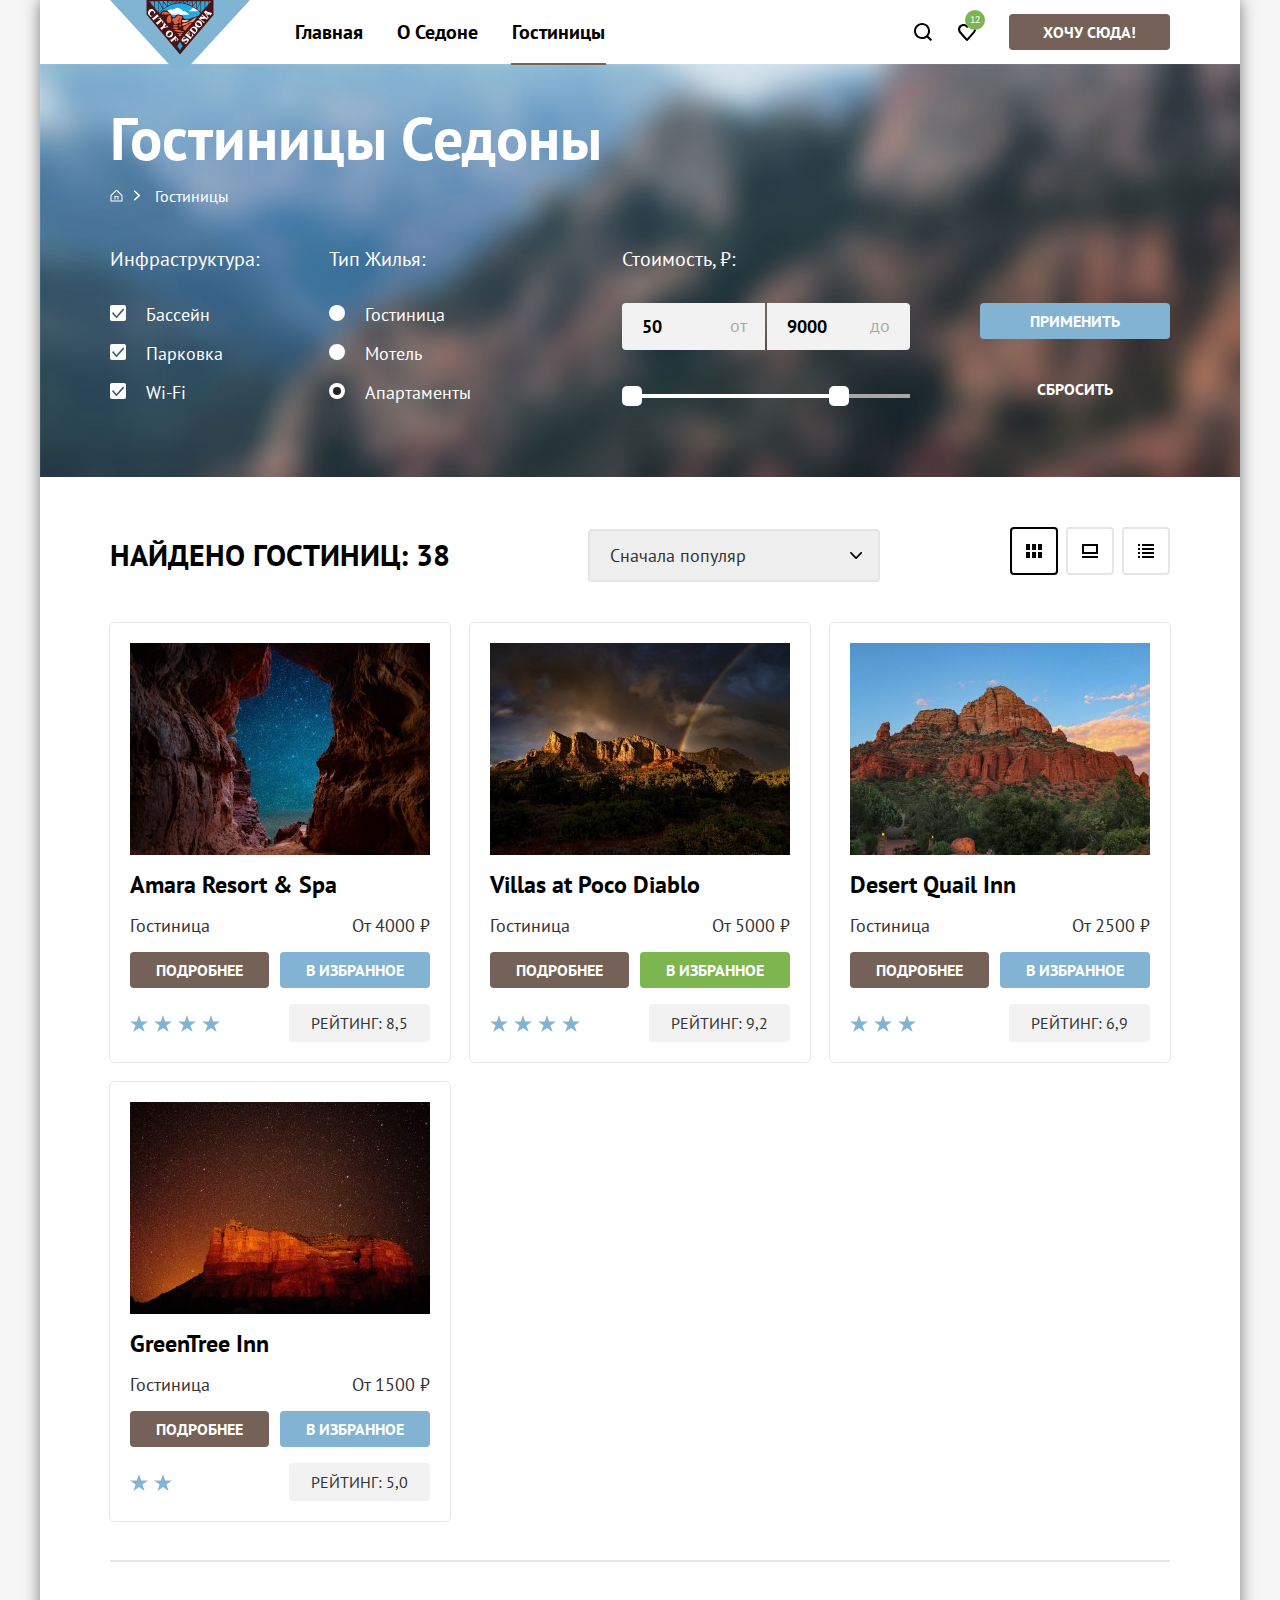
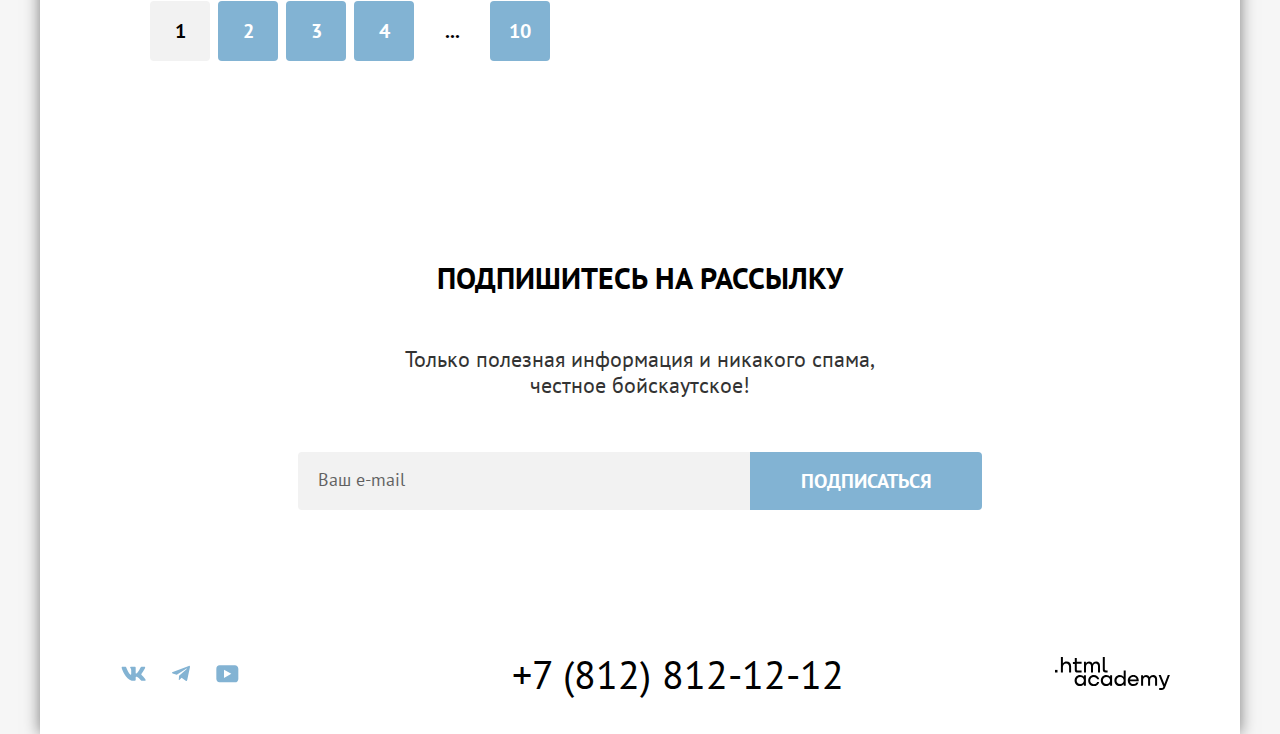
==== commit ef13b90a: "Merge pull request #3 from Kirill-Alekseev96/master" ====
--- a/catalog.html
+++ b/catalog.html
@@ -9,7 +9,9 @@
   <body>
     <header class="header">
       <nav class="navigation">
-        <a class="navigation-logo-link" href=""><img class="navigation-logo-image" src="./images/svg/header_logo.svg" alt="Логотип Седона" width="140" height="70"></a>
+        <a class="navigation-logo-link" href="./index.html">
+          <img class="navigation-logo-image" src="./images/svg/header_logo.svg" alt="Логотип Седона" width="140" height="70">
+        </a>
         <ul class="navigation-list">
           <li class="navigation-item">
               <a class="navigation-link" href="./index.html">Главная</a>
@@ -136,7 +138,7 @@
 
                     <p class="range-wrapper-max">
                       <label class="filter-label-max" for="before">до</label>
-                      <input class="range-input range-input-max" id="before" type="number" value="1500" name="max-price">
+                      <input class="range-input range-input-max" id="before" type="number" value="9000" name="max-price">
                     </p>
                   </div>
 
--- a/styles/style.css
+++ b/styles/style.css
@@ -140,6 +140,7 @@
   position:relative;
   display: block;
   padding: 22px 13px;
+  color: #FFFFFF;
 }
 
 .navigation-link[href]:hover {
@@ -267,7 +268,7 @@
   text-transform: uppercase;
   text-align: center;
   padding: 0;
-  margin: 30px 0 25px;
+  margin: 0 0 25px 0;
 }
 
 .page-description {
@@ -291,6 +292,7 @@
 .advantages-item {
   display: flex;
   flex-direction: column;
+  flex-wrap: wrap;
   align-items: center;
 }
 
@@ -300,6 +302,11 @@
 
  .advantages-container {
   display: flex;
+  flex-wrap: wrap;
+}
+
+.advantages-background {
+  background-color: #82B3D3;
 }
 
 .advantages-container-wrap {
@@ -309,27 +316,30 @@
   flex-direction: column;
   justify-content: center;
   align-items: center;
+  flex-wrap: wrap;
   text-align: center;
 }
 
 .advantages-places {
-  padding: 102px 85px;
-  background-color: #82B3D3;
+  max-width: 230px;
+  margin: 102px 85px;
   color: #FFFFFF;
 }
 
 .advantages-pluses {
-  padding: 113px 85px;
-}
-
-.advantages-pluses:nth-child(2n+1) {
+  max-width: 230px;
+  margin: 113px 85px;
+}
+
+.advantages-background-wrap:nth-child(2n+1) {
   background-color: rgba(131, 179, 211, 0.12);
 }
-.advantages-pluses:nth-child(2) {
+.advantages-background-wrap:nth-child(2) {
   background-color: rgba(131, 179, 211, 0.20);
 }
 
 .advantages-availability {
+  justify-content: flex-start;
   padding: 80px 85px;
 }
 
@@ -354,6 +364,10 @@
 .advantages-item:not(:nth-child(1)) .advantages-title {
   margin-bottom: 30px;
   margin-top: 30px;
+}
+
+.advantages-image {
+  height: auto;
 }
 
 .advantages-text {
@@ -371,9 +385,9 @@
 
 .advantages-pluses .advantages-text:before {
   position: absolute;
-  top: 200px;
-  left: 170px;
-  right: 170px;
+  top: 86px;
+  left: 85px;
+  right: 85px;
   height: 2px;
   background-color: rgba(0, 0, 0, 0.30);
   content: "";
@@ -381,9 +395,9 @@
 
 .advantages-places .advantages-text:before {
   position: absolute;
-  top: 50%;
-  left: 170px;
-  right: 170px;
+  top: 86px;
+  left: 85px;
+  right: 85px;
   height: 2px;
   background-color: rgba(255, 255, 255, 0.30);
   content: "";
@@ -457,6 +471,7 @@
 
 .subscribe-field-input {
   width: 100%;
+  height: 100%;
   padding: 20px;
   border: none;
   border-radius: 4px 0 0 4px;
@@ -518,6 +533,7 @@
 .footer-social {
   display: flex;
   flex-wrap: wrap;
+  width: 190px;
   list-style-type: none;
   padding: 0;
   margin: 0;
@@ -602,9 +618,9 @@
   z-index: 1;
 }
 
-/* .modal-close {
+.modal-close {
   display: none;
-} */
+}
 
 .modal-container {
   width: 717px;
@@ -1226,7 +1242,8 @@
 .range-input {
   display: block;
   width: 143px;
-  padding: 12px 20px;
+  height: 100%;
+  padding: 12px 41px 12px 20px;
   font-family: "PT Sans";
   text-align: start;
   border: none;
@@ -1389,7 +1406,7 @@
 }
 
 .select-control {
-  width: 100%;
+  width: 292px;
   padding: 14px 131px 14px 20px;
   color: #333;
   font-family: "PT Sans";
@@ -1420,14 +1437,21 @@
 
 .sorting-display-list {
   display: flex;
+  justify-content: flex-end;
+  width: 220px;
+  flex-wrap: wrap;
   padding: 0;
   margin: 0;
   list-style-type: none;
   margin-left: 70px;
 }
 
-.sorting-display-item:not(:last-child) {
-  margin-right: 8px;
+.sorting-display-item:not(:first-child) {
+  margin-left: 8px;
+}
+
+.sorting-display-item {
+  margin-bottom: 8px;
 }
 
 .sorting-display-link {
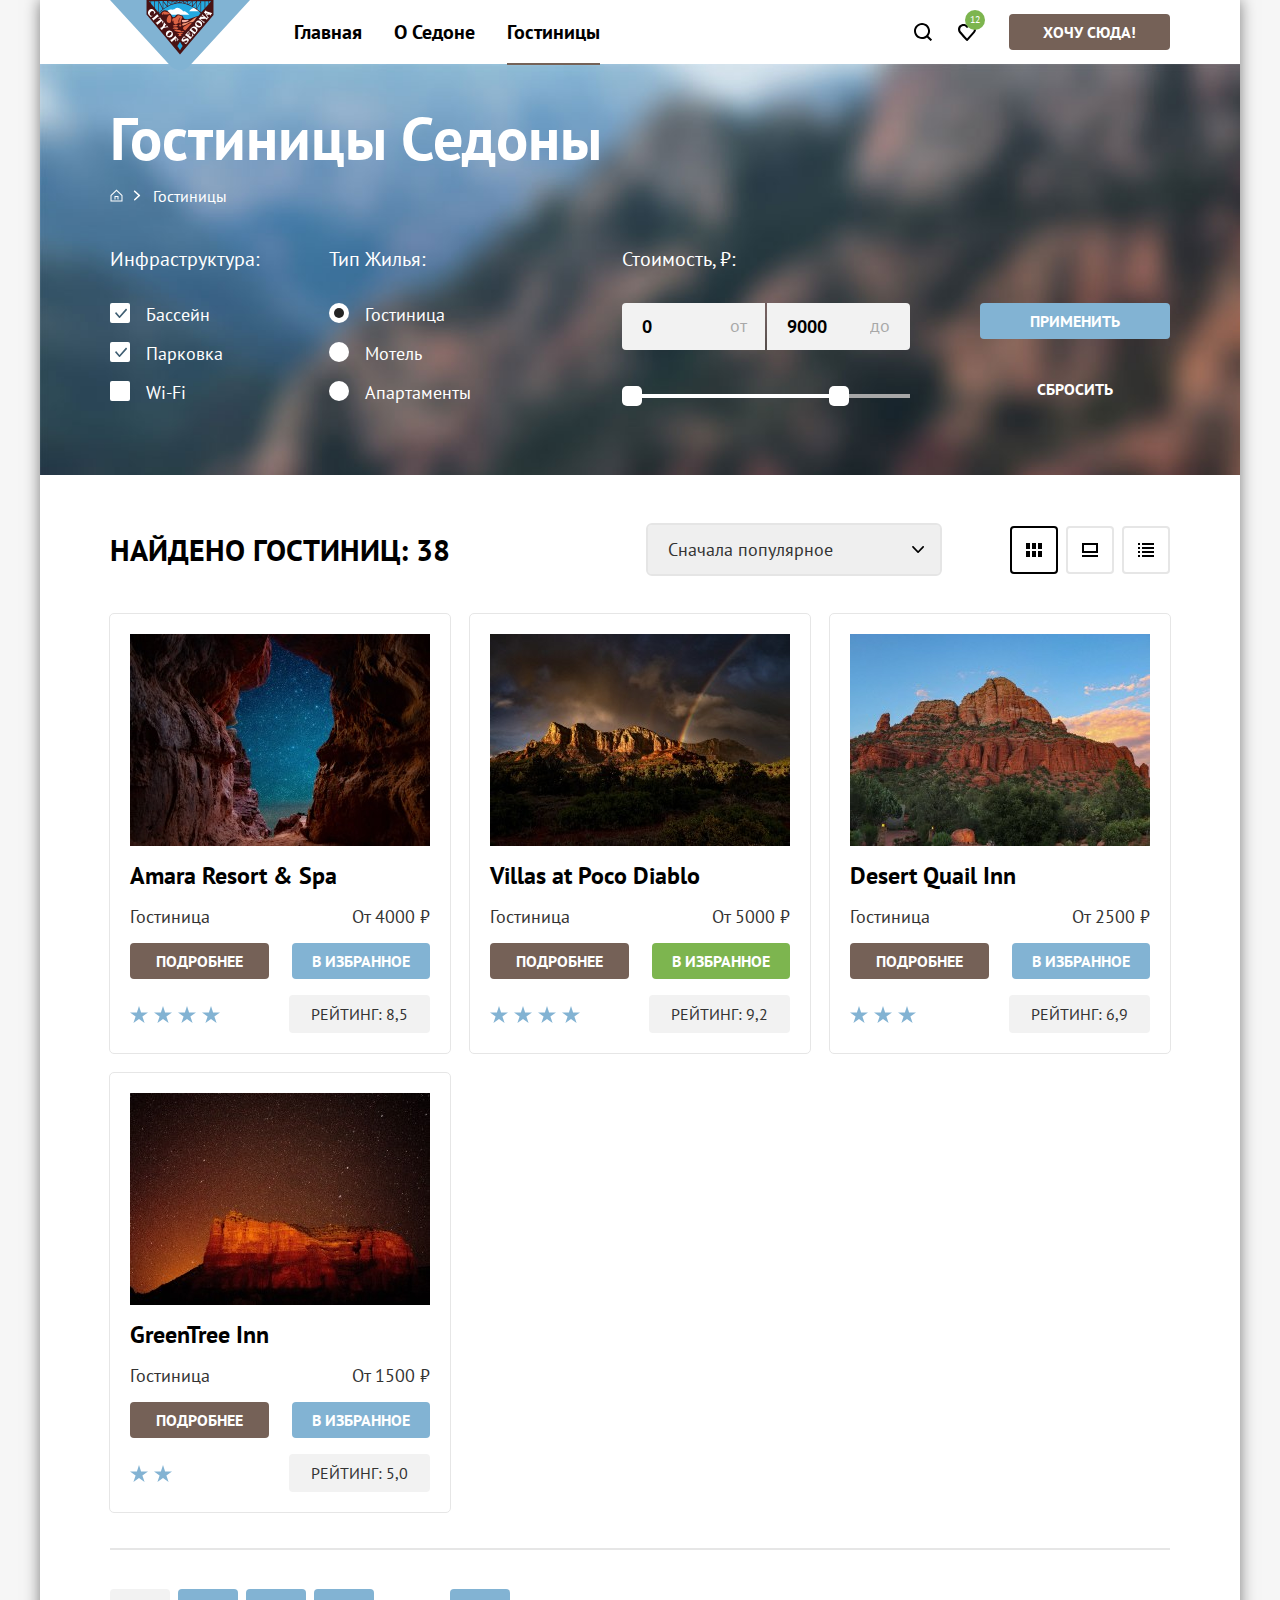
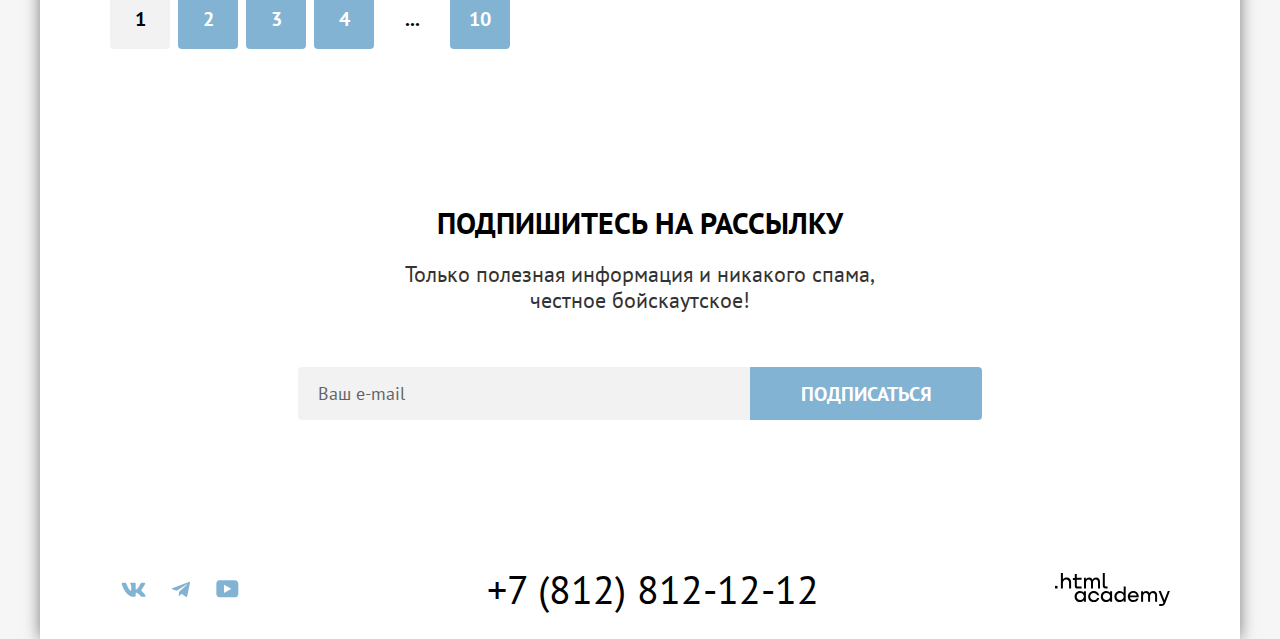
==== commit 663193ca: "Merge pull request #9 from Kirill-Alekseev96/master" ====
--- a/catalog.html
+++ b/catalog.html
@@ -4,7 +4,8 @@
     <meta charset="utf-8">
     <title>HTML Academy: Седона</title>
     <link rel="stylesheet" href="./styles/style.css">
-    <link rel="icon" href="./favicon.png"><!-- 32×32 -->
+    <link rel="icon" href="./favicon.ico">
+    <link rel="icon" href="./images/favicon.png">
   </head>
   <body>
     <header class="header">
@@ -90,7 +91,7 @@
                   </li>
                   <li class="filter-item">
                     <label class="filter-label">
-                      <input class="filter-input visually-hidden" type="checkbox" name="wi-fi" value="wi-fi" checked>
+                      <input class="filter-input visually-hidden" type="checkbox" name="wi-fi" value="wi-fi">
                       <span class="filter-mark" tabindex="0"></span>
                       <span class="filter-lead">Wi-Fi</span>
                     </label>
@@ -110,14 +111,14 @@
                   </li>
                   <li class="filter-item">
                     <label class="filter-label">
-                      <input class="filter-input visually-hidden" type="radio" name="apartment-type" value="motel" checked>
+                      <input class="filter-input visually-hidden" type="radio" name="apartment-type" value="motel">
                       <span class="filter-mark" tabindex="0"></span>
                       <span class="filter-lead">Мотель</span>
                     </label>
                   </li>
                   <li class="filter-item">
                     <label class="filter-label">
-                      <input class="filter-input visually-hidden" type="radio" name="apartment-type" value="apartment" checked>
+                      <input class="filter-input visually-hidden" type="radio" name="apartment-type" value="apartment">
                       <span class="filter-mark" tabindex="0"></span>
                       <span class="filter-lead">Апартаменты</span>
                     </label>
@@ -133,7 +134,7 @@
                   <div class="range-wrapper-inputs">
                     <p class="range-wrapper-min">
                       <label class="filter-label-min" for="from">от</label>
-                      <input class="range-input range-input-min" id="from" type="number" value="50" name="min-price">
+                      <input class="range-input range-input-min" id="from" type="number" value="0" name="min-price">
                     </p>
 
                     <p class="range-wrapper-max">
@@ -156,7 +157,7 @@
                 </div>
 
                 <div class="filter-container-buttons">
-                  <button class="button-submit button " type="submit">Применить</button>
+                  <button class="button-submit button" type="submit">Применить</button>
                   <button class="button-reset button " type="reset">Сбросить</button>
                 </div>
               </fieldset>
@@ -205,7 +206,7 @@
             <li class="product-card-item">
               <div class="container-card-inner">
                 <a class="card-link" href="#">
-                  <img class="card-img" src="./images/jpg/Amara Resort & Spa.jpg" alt="Amara Resort & Spa" width="300" height="212">
+                  <img class="card-img" src="./images/jpg/amara_resort_spa.jpg" alt="Amara Resort & Spa" width="300" height="212">
                   <h3 class="card-title">Amara Resort & Spa</h3>
                 </a>
                 <p class="card-description">
@@ -219,7 +220,7 @@
                 <p class="card-rating">
                   <span class="visually-hidden">Звезды</span>
                   <span class="stars-four"></span>
-                  <span class="card-rating-text" href="#">Рейтинг: 8,5</span>
+                  <span class="card-rating-text">Рейтинг: 8,5</span>
                 </p>
               </div>
             </li>
@@ -227,7 +228,7 @@
             <li class="product-card-item">
               <div class="container-card-inner">
                 <a class="card-link" href="#">
-                  <img class="card-img" src="./images/jpg/Villas at Poco Diablo.jpg" alt="Villas at Poco Diablo" width="300" height="212">
+                  <img class="card-img" src="./images/jpg/villas_at_poco_diablo.jpg" alt="Villas at Poco Diablo" width="300" height="212">
                   <h3 class="card-title">Villas at Poco Diablo</h3>
                 </a>
                 <p class="card-description">
@@ -241,7 +242,7 @@
                 <p class="card-rating">
                   <span class="visually-hidden">Звезды</span>
                   <span class="stars-four"></span>
-                  <span class="card-rating-text" href="#">Рейтинг: 9,2</span>
+                  <span class="card-rating-text">Рейтинг: 9,2</span>
                 </p>
               </div>
             </li>
@@ -249,7 +250,7 @@
             <li class="product-card-item">
               <div class="container-card-inner">
                 <a class="card-link" href="#">
-                  <img class="card-img" src="./images/jpg/Desert Quail Inn.jpg" alt="Desert Quail Inn" width="300" height="212">
+                  <img class="card-img" src="./images/jpg/desert_quail_inn.jpg" alt="Desert Quail Inn" width="300" height="212">
                   <h3 class="card-title">Desert Quail Inn</h3>
                 </a>
                 <p class="card-description">
@@ -263,7 +264,7 @@
                 <p class="card-rating">
                   <span class="visually-hidden">Звезды</span>
                   <span class="stars-three"></span>
-                  <span class="card-rating-text" href="#">Рейтинг: 6,9</span>
+                  <span class="card-rating-text">Рейтинг: 6,9</span>
                 </p>
               </div>
             </li>
@@ -271,7 +272,7 @@
             <li class="product-card-item">
               <div class="container-card-inner">
                 <a class="card-link" href="#">
-                  <img class="card-img" src="./images/jpg/GreenTree Inn.jpg" alt="GreenTree Inn" width="300" height="212">
+                  <img class="card-img" src="./images/jpg/green_tree_inn.jpg" alt="GreenTree Inn" width="300" height="212">
                   <h3 class="card-title">GreenTree Inn</h3>
                 </a>
                 <p class="card-description">
@@ -285,7 +286,7 @@
                 <p class="card-rating">
                   <span class="visually-hidden">Звезды</span>
                   <span class="stars-two"></span>
-                  <span class="card-rating-text" href="#">Рейтинг: 5,0</span>
+                  <span class="card-rating-text">Рейтинг: 5,0</span>
                 </p>
               </div>
             </li>
--- a/styles/style.css
+++ b/styles/style.css
@@ -74,7 +74,9 @@
 
 .button:disabled {
   background: #E5E5E5;
-}
+  pointer-events: none;
+}
+
 
 
 /*NAVIGATION*/
@@ -127,7 +129,7 @@
 .navigation-link {
   position:relative;
   display: block;
-  padding: 18px 17px;
+  padding: 20px 16px;
   text-decoration: none;
   font-size: 20px;
   font-weight: 700;
@@ -163,7 +165,7 @@
 
 .navigation-link-active:before {
   position: absolute;
-  bottom: -3px;
+  bottom: -1px;
   left: 16px;
   right: 16px;
   height: 2px;
@@ -257,7 +259,7 @@
 }
 
 .introductory-part {
-  margin: 69px 272px;
+  margin: 69px 272px 90px;
   text-align: center;
 }
 
@@ -268,7 +270,11 @@
   text-transform: uppercase;
   text-align: center;
   padding: 0;
-  margin: 0 0 25px 0;
+  margin: 0;
+}
+
+.introductory-part .page-title {
+  margin-bottom: 25px;
 }
 
 .page-description {
@@ -314,7 +320,7 @@
   max-width: 400px;
   display: flex;
   flex-direction: column;
-  justify-content: center;
+  justify-content: flex-start;
   align-items: center;
   flex-wrap: wrap;
   text-align: center;
@@ -339,8 +345,7 @@
 }
 
 .advantages-availability {
-  justify-content: flex-start;
-  padding: 80px 85px;
+  padding: 78px 85px;
 }
 
 .advantages-availability:nth-child(2n+1) {
@@ -367,7 +372,7 @@
 }
 
 .advantages-image {
-  height: auto;
+  align-self: center;
 }
 
 .advantages-text {
@@ -403,16 +408,21 @@
   content: "";
 }
 
+.advantages-item .page-title {
+  margin-bottom: 20px;
+}
+
 
 
 /*SECTION SEARCH*/
 .search {
   margin: auto;
-  padding: 96px 304px;
+  padding: 96px 304px 97px;
   text-align: center;
 }
 
 .search .page-description {
+  padding: 0;
   margin-bottom: 54px;
 }
 
@@ -427,6 +437,7 @@
   background-color: #756157;
   font-size: 20px;
   line-height: 36px;
+  letter-spacing: 0.7px;
 }
 
 .search-button:active {
@@ -443,6 +454,9 @@
   outline: none;
 }
 
+.search .page-title {
+  margin-bottom: 20px;
+}
 
 
 /*SECTION SUBSCRIBE*/
@@ -465,6 +479,10 @@
   margin-top: 54px;
 }
 
+.subscribe .page-title {
+  margin-bottom: 20px;
+}
+
 .subscribe .page-description {
   color: #ffffff;
 }
@@ -472,18 +490,18 @@
 .subscribe-field-input {
   width: 100%;
   height: 100%;
-  padding: 20px;
+  padding: 15px 20px;
   border: none;
   border-radius: 4px 0 0 4px;
-  font-family: "PT Sans";
+  font-size: 18px;
   line-height: 24px;
+  font-family: "PT Sans",sans-serif;
   background-color: #F2F2F2;
 }
 
 .subscribe-field-input::-webkit-input-placeholder {
   color:  #000;
   opacity: 0.6;
-  font-size: 18px;
 }
 
 .subscribe-field-input:hover {
@@ -503,6 +521,7 @@
   font-weight: 700;
   line-height: 36px;
   border-radius: 0 4px 4px 0;
+  padding: 0;
 }
 
 .subscribe-button:hover {
@@ -526,14 +545,14 @@
   display: flex;
   justify-content: space-between;
   align-items: center;
-  padding: 40px 70px;
+  padding: 45px 70px 30px;
   background: #FFFFFF;
 }
 
 .footer-social {
   display: flex;
   flex-wrap: wrap;
-  width: 190px;
+  max-width: 190px;
   list-style-type: none;
   padding: 0;
   margin: 0;
@@ -589,6 +608,7 @@
 .footer-phone:active {
   color: rgba(117, 97, 87, 0.3);
 }
+
 
 .footer-icon-academy:hover {
   fill: #756157;
@@ -697,7 +717,7 @@
 .modal-label {
   color: #000;
   margin: auto 0;
-  font-family: "PT Sans";
+  font-family: "PT Sans",sans-serif;
   font-size: 20px;
   font-weight: 700;
   line-height: 24px;
@@ -719,7 +739,7 @@
 .modal-field-input {
   grid-column: 2 / 3;
   grid-row: 1 / 2;
-  font-family: "PT Sans";
+  font-family: "PT Sans",sans-serif;
   font-size: 18px;
   font-weight: 700;
   line-height: 24px;
@@ -792,7 +812,7 @@
   color:  #000;
   background-color: #F2F2F2;
   text-align: center;
-  font-family: "PT Sans";
+  font-family: "PT Sans",sans-serif;
   font-size: 18px;
   font-weight: 700;
   line-height: 20px;
@@ -999,7 +1019,7 @@
   background-image: url("../images/jpg/filter.jpg");
   background-size: cover;
   background-repeat: no-repeat;
-  padding: 35px 70px 70px;
+  padding: 35px 70px 68px;
 }
 
 .filter-title {
@@ -1034,7 +1054,7 @@
 .breadcrumbs-link-active {
   font-size: 16px;
   line-height: 21px;
-  padding-left: 32px;
+  padding-left: 30px;
 }
 
 .breadcrumbs-link-active::before {
@@ -1121,10 +1141,10 @@
 
 .filter-mark {
   position: absolute;
-  top: 2px;
+  top: 0;
   left: 0;
-  width: 16px;
-  height: 16px;
+  width: 20px;
+  height: 20px;
   border-radius: 2px;
   background-color: #FFFFFF;
 }
@@ -1139,8 +1159,8 @@
   position: absolute;
   background-image: url("../images/svg/checkbox_mark.svg");
   background-repeat: no-repeat;
-  top: 3px;
-  left: 2px;
+  top: 5px;
+  left: 5px;
   width: 12px;
   height: 10px;
   content: "";
@@ -1154,10 +1174,10 @@
 
 .filter-input[type="radio"]:checked + .filter-mark::before {
   position: absolute;
-  top: 4px;
-  left: 4px;
-  width: 8px;
-  height: 8px;
+  top: 5px;
+  left: 5px;
+  width: 10px;
+  height: 10px;
   background-color: #242424;
   border-radius: 50%;
   content: "";
@@ -1244,7 +1264,7 @@
   width: 143px;
   height: 100%;
   padding: 12px 41px 12px 20px;
-  font-family: "PT Sans";
+  font-family: "PT Sans",sans-serif;
   text-align: start;
   border: none;
   appearance: textfield;
@@ -1407,14 +1427,15 @@
 
 .select-control {
   width: 292px;
-  padding: 14px 131px 14px 20px;
+  padding: 14px 100px 14px 20px;
   color: #333;
-  font-family: "PT Sans";
+  font-family: "PT Sans",sans-serif;
   font-size: 18px;
   font-weight: 400;
   line-height: 21px;
+  border: none;
   border-radius: 4px;
-  border: 2px solid #E5E5E5;
+  outline: 2px solid #E5E5E5;
   background-image: url("../images/svg/selecte_down_arrow.svg");
   background-repeat: no-repeat;
   background-position: right 16px center;
@@ -1438,20 +1459,15 @@
 .sorting-display-list {
   display: flex;
   justify-content: flex-end;
-  width: 220px;
+  width: 160px;
   flex-wrap: wrap;
   padding: 0;
-  margin: 0;
+  margin: 0 0 0 70px;
   list-style-type: none;
-  margin-left: 70px;
 }
 
 .sorting-display-item:not(:first-child) {
   margin-left: 8px;
-}
-
-.sorting-display-item {
-  margin-bottom: 8px;
 }
 
 .sorting-display-link {
@@ -1507,7 +1523,7 @@
   justify-content: center;
   gap: 20px;
   margin: 0;
-  padding: 0 0 39px;
+  padding: 0 0 36px;
   border-bottom: 2px solid #E6E6E6;
   list-style-type: none;
 }
@@ -1530,28 +1546,27 @@
   font-size: 24px;
   font-weight: 700;
   line-height: 28px;
-  margin-top: 16px;
-  margin-bottom: 16px;
+  margin: 16px 0 16px;
 }
 
 .card-description {
   display: flex;
+  flex-wrap: wrap;
   justify-content: space-between;
   color:  #333;
   font-size: 18px;
   font-weight: 400;
   line-height: 21px;
-  margin: 0;
-  padding: 0;
-  margin-bottom: 16px;
+  margin: 0 0 16px 0;
+  padding: 0;
 }
 
 .card-links {
   display: flex;
+  flex-wrap: wrap;
   justify-content: space-between;
-  margin: 0;
-  padding: 0;
-  margin-bottom: 16px;
+  margin: 0 0 16px 0;
+  padding: 0;
 }
 
 .button-detail {
@@ -1585,7 +1600,7 @@
 }
 
 .button-favorites {
-  padding: 8px 26px;
+  padding: 8px 20px;
   color: #FFF;
   background-color: #82B3D3;
   border-radius: 4px;
@@ -1639,6 +1654,7 @@
 
 .card-rating {
   display: flex;
+  flex-wrap: wrap;
   justify-content: space-between;
   margin: 0;
   padding: 0;
@@ -1684,8 +1700,11 @@
 
 .pagination-list {
   display: flex;
+  flex-wrap: wrap;
   flex-direction: row;
   list-style-type: none;
+  margin: 0;
+  padding: 0;
 }
 
 .pagination-item:not(:last-child) {
@@ -1753,7 +1772,8 @@
   font-weight: 700;
   line-height: 36px;
   text-transform: uppercase;
-  padding-bottom: 25px;
+  margin: 0 0 20px 0;
+  padding: 0;
   text-align: center;
 }
 
@@ -1762,4 +1782,7 @@
   text-align: center;
   font-size: 22px;
   line-height: 26px;
-}
+  margin: 0;
+  padding: 0;
+
+}
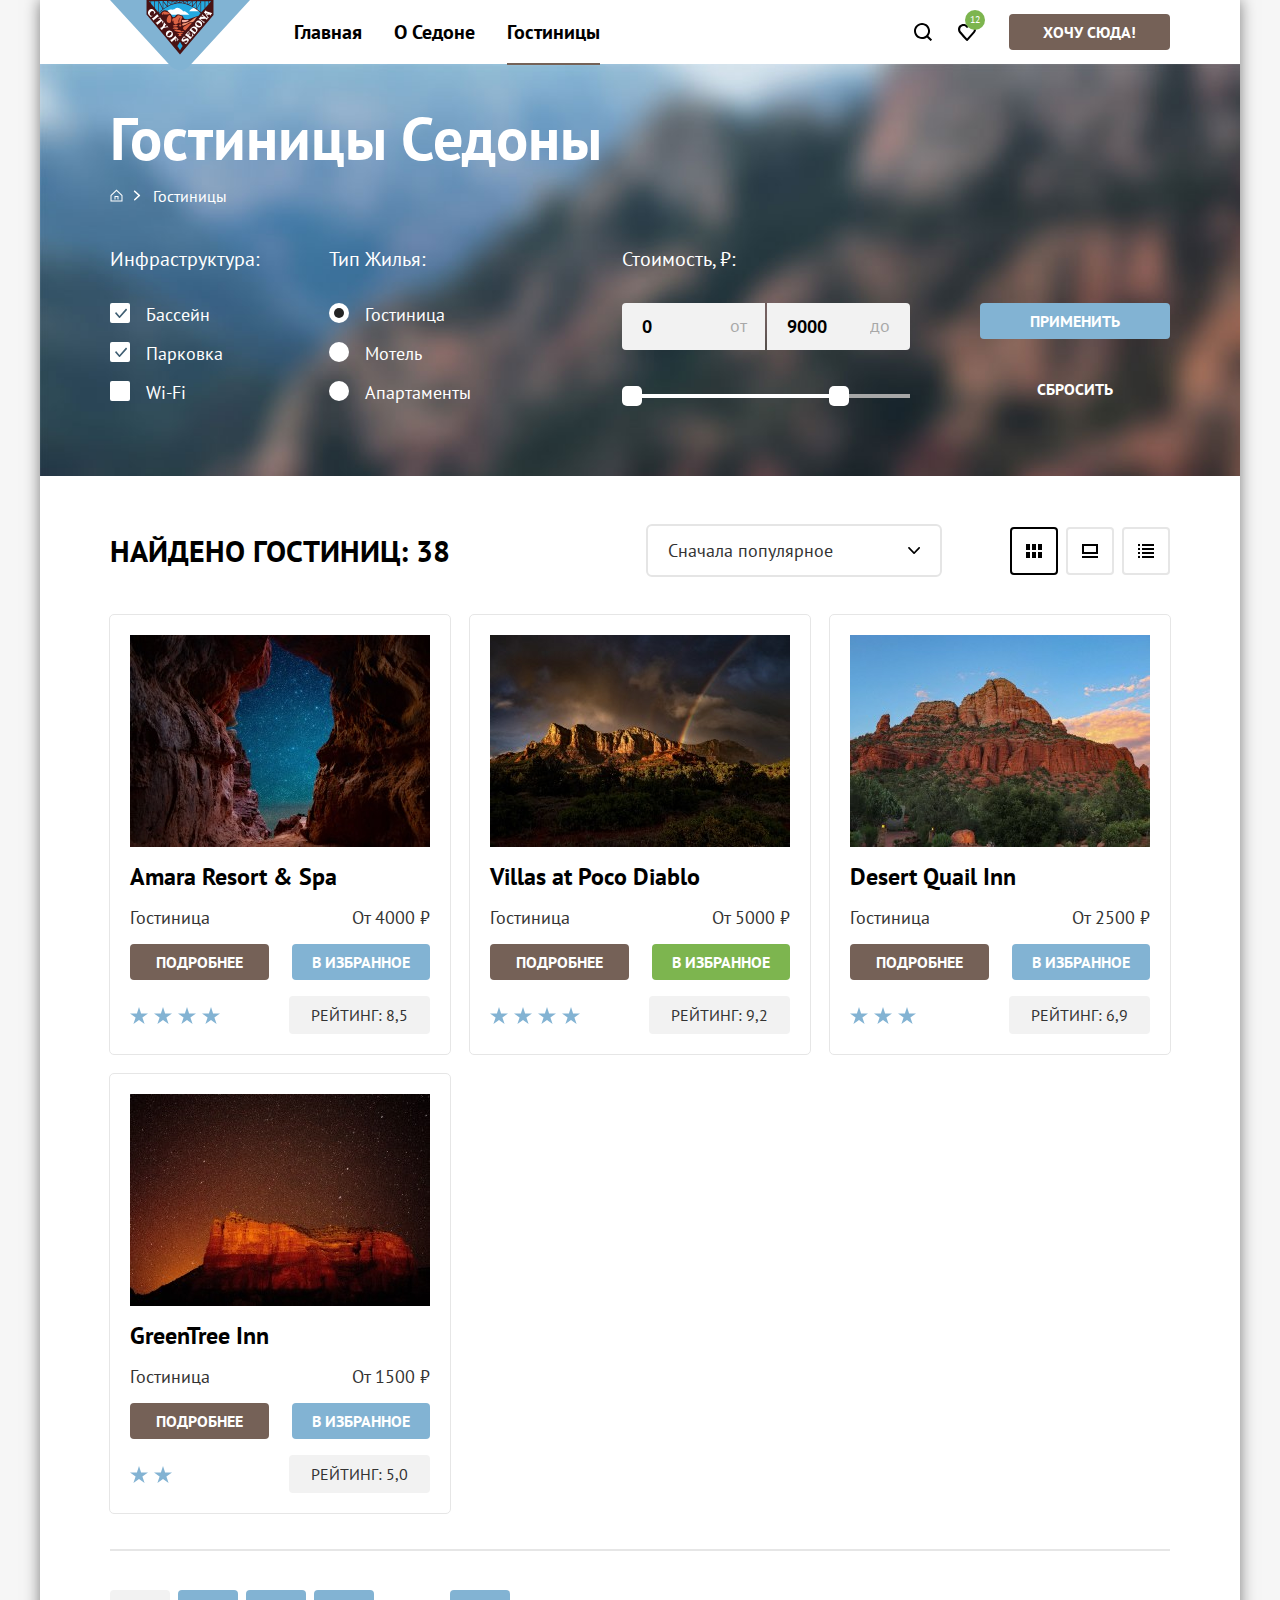
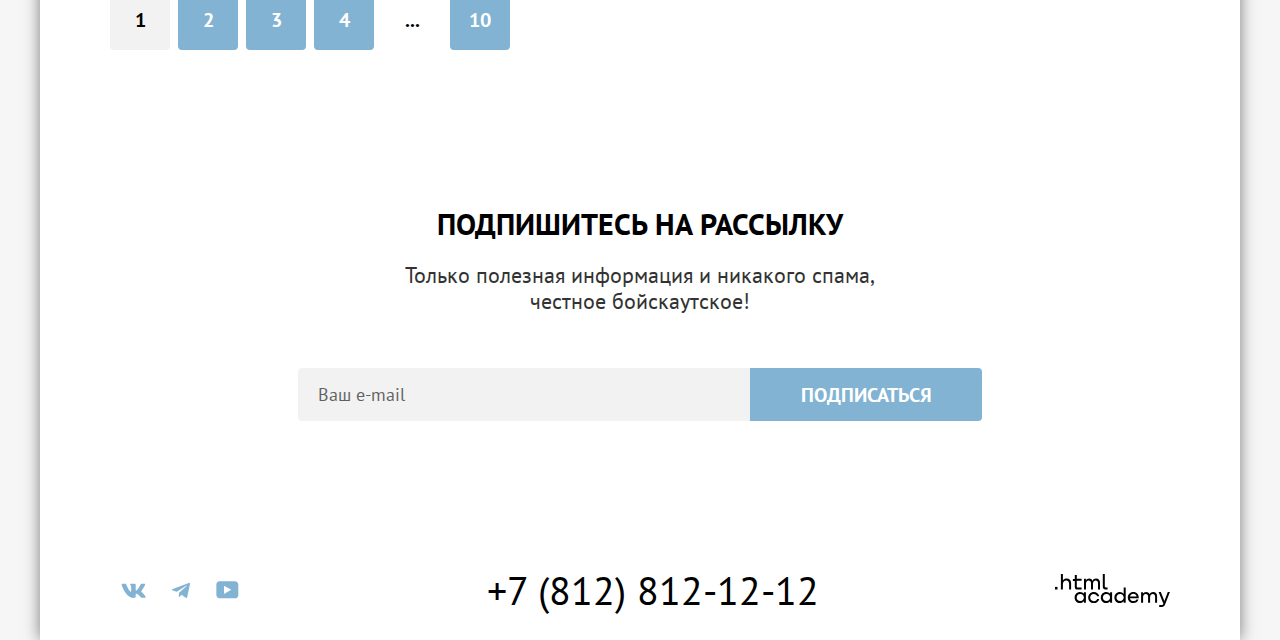
==== commit bed10f95: "edits from 12.04.2025 test" ====
--- a/catalog.html
+++ b/catalog.html
@@ -4,8 +4,8 @@
     <meta charset="utf-8">
     <title>HTML Academy: Седона</title>
     <link rel="stylesheet" href="./styles/style.css">
+    <link rel="icon" href="./images/favicon.png">
     <link rel="icon" href="./favicon.ico">
-    <link rel="icon" href="./images/favicon.png">
   </head>
   <body>
     <header class="header">
@@ -27,7 +27,7 @@
         <ul class="navigation-additional">
           <li class="navigation-item">
             <a class="navigation-link-icon" href="#">
-              <svg width="18" height="18" viewBox="0 0 18 18" aria-hidden="true">
+              <svg class="navigation-icon" width="18" height="18" viewBox="0 0 18 18" aria-hidden="true">
                 <path d="M18.0511 16.6L14.3406 12.9C15.3434 11.6 16.0454 9.9 16.0454 8C16.0454 3.6 12.4352 0 8.02271 0C3.61022 0 0 3.7 0 8.1C0 12.5 3.61022 16.1 8.02271 16.1C9.82781 16.1 11.5326 15.5 12.9366 14.4L16.6471 18.1L18.0511 16.6ZM8.02271 14.1C4.71334 14.1 2.00568 11.4 2.00568 8.1C2.00568 4.8 4.71334 2.1 8.02271 2.1C11.3321 2.1 14.0397 4.8 14.0397 8.1C14.0397 11.4 11.3321 14.1 8.02271 14.1Z" />
               </svg>
               <span class="visually-hidden">Поск</span>
@@ -50,7 +50,7 @@
     </header>
 
     <main class="main-inner">
-      <div class="container-background">
+      <div class="filter-container-background">
         <h1 class="filter-title">Гостиницы Седоны</h1>
         <header class="inner-header">
           <ul class="breadcrumbs">
@@ -206,7 +206,7 @@
             <li class="product-card-item">
               <div class="container-card-inner">
                 <a class="card-link" href="#">
-                  <img class="card-img" src="./images/jpg/amara_resort_spa.jpg" alt="Amara Resort & Spa" width="300" height="212">
+                  <img class="card-image" src="./images/jpg/amara_resort_spa.jpg" alt="Amara Resort & Spa" width="300" height="212">
                   <h3 class="card-title">Amara Resort & Spa</h3>
                 </a>
                 <p class="card-description">
@@ -228,7 +228,7 @@
             <li class="product-card-item">
               <div class="container-card-inner">
                 <a class="card-link" href="#">
-                  <img class="card-img" src="./images/jpg/villas_at_poco_diablo.jpg" alt="Villas at Poco Diablo" width="300" height="212">
+                  <img class="card-image" src="./images/jpg/villas_at_poco_diablo.jpg" alt="Villas at Poco Diablo" width="300" height="212">
                   <h3 class="card-title">Villas at Poco Diablo</h3>
                 </a>
                 <p class="card-description">
@@ -250,7 +250,7 @@
             <li class="product-card-item">
               <div class="container-card-inner">
                 <a class="card-link" href="#">
-                  <img class="card-img" src="./images/jpg/desert_quail_inn.jpg" alt="Desert Quail Inn" width="300" height="212">
+                  <img class="card-image" src="./images/jpg/desert_quail_inn.jpg" alt="Desert Quail Inn" width="300" height="212">
                   <h3 class="card-title">Desert Quail Inn</h3>
                 </a>
                 <p class="card-description">
@@ -272,7 +272,7 @@
             <li class="product-card-item">
               <div class="container-card-inner">
                 <a class="card-link" href="#">
-                  <img class="card-img" src="./images/jpg/green_tree_inn.jpg" alt="GreenTree Inn" width="300" height="212">
+                  <img class="card-image" src="./images/jpg/green_tree_inn.jpg" alt="GreenTree Inn" width="300" height="212">
                   <h3 class="card-title">GreenTree Inn</h3>
                 </a>
                 <p class="card-description">
--- a/styles/style.css
+++ b/styles/style.css
@@ -31,7 +31,6 @@
 picture,
 svg {
     max-width: 100%;
-    display: block;
 }
 
 .visually-hidden {
@@ -97,6 +96,10 @@
   margin-bottom: -6px;
 }
 
+.navigation-logo-image {
+  display: block;
+}
+
 .navigation-list {
   margin: 0;
   padding: 0;
@@ -149,6 +152,13 @@
   color: #756257;
 }
 
+.navigation-link[href]:focus {
+  border: none;
+  outline: 2px solid #68A2CA;
+  outline-offset: -2px;
+}
+
+
 .navigation-link[href]:active {
   color: #756257;
   opacity: 0.3;
@@ -156,6 +166,12 @@
 
 .navigation-link-icon:hover {
   fill: #756257;
+}
+
+.navigation-link-icon:focus {
+  border: none;
+  outline: 2px solid #68A2CA;
+  outline-offset: -1px;
 }
 
 .navigation-link-icon:active {
@@ -174,6 +190,10 @@
   z-index: 1;
 }
 
+.navigation-icon {
+  display: block;
+}
+
 .navigation-button {
   padding: 8px 34px;
   color: #FFFfff;
@@ -237,25 +257,13 @@
 
 .greeting-image-welcome {
   margin: 51px 371px 82px;
+  display: block;
 }
 
 .greeting-icon {
   position: absolute;
-  bottom: -1px;
-}
-
-.greeting-icon path:hover {
-  transition: fill 1s;
-  animation: colorChange 2s infinite;
-}
-
-@keyframes colorChange {
-  0% { fill: #e8fce8; }
-  20% { fill: #e9fdfd }
-  40% { fill: #fff0e5; }
-  60% { fill: #ebf6ff; }
-  80% { fill: #e5fdfd; }
-  100% { fill: #daedfc; }
+  bottom: 0;
+  display: block;
 }
 
 .introductory-part {
@@ -317,7 +325,7 @@
 
 .advantages-container-wrap {
   position: relative;
-  max-width: 400px;
+  width: 400px;
   display: flex;
   flex-direction: column;
   justify-content: flex-start;
@@ -345,7 +353,7 @@
 }
 
 .advantages-availability {
-  padding: 78px 85px;
+  padding: 79px 85px;
 }
 
 .advantages-availability:nth-child(2n+1) {
@@ -372,6 +380,7 @@
 }
 
 .advantages-image {
+  display: block;
   align-self: center;
 }
 
@@ -417,7 +426,7 @@
 /*SECTION SEARCH*/
 .search {
   margin: auto;
-  padding: 96px 304px 97px;
+  padding: 96px 304px 95px;
   text-align: center;
 }
 
@@ -566,24 +575,29 @@
 }
 
 .social-icon {
+  display: block;
   margin: auto;
 }
 
-.social-link:hover .social-icon path {
+.social-link:hover path {
   fill: #68A2CA;
 }
 
-.social-link:focus .social-icon path {
+.social-link:focus path {
   fill: #68A2CA;
-  outline: none;
 }
 
 .social-link:focus {
   outline: none;
 }
 
-.social-link:active .social-icon path {
+.social-link:active path {
   fill: rgba(104, 162, 202, 0.3);
+  outline: none;
+}
+
+.social-icon:focus {
+  border: none;
   outline: none;
 }
 
@@ -609,6 +623,9 @@
   color: rgba(117, 97, 87, 0.3);
 }
 
+.footer-icon-academy {
+  display: block;
+}
 
 .footer-icon-academy:hover {
   fill: #756157;
@@ -800,13 +817,48 @@
 
 .field-number {
   display: flex;
-  flex-direction: row;
+}
+
+.field-number-container {
+  position: relative;
+  display: flex;
+  width: 40px;
+  height: 48px;
+  background-color: #F2F2F2;;
+}
+
+.container-minus {
+  border-radius: 4px 0 0 4px;
+}
+
+.container-minus:hover path {
+  fill: #000000;
+  fill-opacity: 1;
+}
+
+.container-minus:active .number-button {
+  outline: 3px solid #82B3D3;
+  border-radius: 4px;
+}
+
+.container-plus {
+  border-radius: 0 4px 4px 0;
+}
+
+.container-plus:hover path {
+  fill: #000000;
+  fill-opacity: 1;
+}
+
+.container-plus:active .number-button {
+  outline: 3px solid #82B3D3;
+  border-radius: 4px;
 }
 
 .number-input {
-  grid-column: 3 / 4;
-  padding: 14px 10px;
   width: 31px;
+  padding: 0;
+  margin: 0 auto;
   border: none;
   border-radius: 0;
   color:  #000;
@@ -819,6 +871,10 @@
   appearance: textfield;
 }
 
+.number-input:hover {
+  background-color: #e6e6e6;
+}
+
 .number-input:focus {
   outline: 2px solid #68A2CA;
   outline-offset: -2px;
@@ -831,108 +887,33 @@
 }
 
 .number-button {
-  position: relative;
-  width: 40px;
-  height: 48px;
-  border: none;
-  padding: 0;
-  background-color: #F2F2F2;
+  width: 20px;
+  height: 20px;
+  border: none;
+  padding: 0;
+  background-color: transparent;
 }
 
 .number-button:focus {
-  outline: none;
+  outline: 3px solid #82B3D3;
+  border-radius: 4px;
 }
 
 .number-button-minus {
-  border-radius: 4px 0 0 4px;
-}
-
-.box-icon-minus {
   position: absolute;
   top: calc(50% - 10px);
   left: 10px;
-  width: 20px;
-  height: 20px;
-  background-position: 50%;
-}
-
-.box-icon-minus:focus {
-  outline: 2px solid #68a2ca;
-}
-
-.box-icon-minus::before {
-  content: '';
-  position: absolute;
-  top: calc(50% - 1px);
-  left: 3px;
-  height: 2px;
-  width: 14px;
-  background-image: url("../images/svg/modal_minus_black.svg");
-  background-position: 50% 50%;
-  background-repeat: no-repeat;
-  opacity: 0.1;
-}
-
-.number-button:hover .box-icon-minus:before {
-  opacity: 1;
-}
-
-.box-icon-minus:focus {
-  outline: 2px solid #68a2ca;
-  border-radius: 2px;
-  opacity: 1;
-}
-
-.box-icon-minus:focus::before {
-  opacity: 1;
-}
-
-.number-button:active .box-icon-minus::before {
-  opacity: 0.1;
 }
 
 .number-button-plus {
-  border-radius: 0 4px 4px 0;
-}
-
-.box-icon-plus {
   position: absolute;
   top: calc(50% - 10px);
-  left: 10px;
-  width: 20px;
-  height: 20px;
-  background-position: 50%;
-}
-
-.box-icon-plus::before {
-  content: '';
-  position: absolute;
-  top: 3px;
-  left: 3px;
-  height: 14px;
-  width: 14px;
-  background-image: url("../images/svg//modal_plus_black.svg");
-  background-position: 50% 50%;
-  background-repeat: no-repeat;
-  opacity: 0.1;
-}
-
-.number-button:hover .box-icon-plus::before {
-  opacity: 1;
-}
-
-.box-icon-plus:focus {
-  outline: 2px solid #68a2ca;
-  border-radius: 2px;
-  opacity: 1;
-}
-
-.box-icon-plus:focus::before {
-  opacity: 1;
-}
-
-.number-button:active .box-icon-plus::before {
-  opacity: 0.1;
+  right: 10px;
+}
+
+.number-button-icon {
+  display: block;
+  margin: auto;
 }
 
 .field-info {
@@ -1013,13 +994,13 @@
   background: #FFFFFF;
 }
 
-.container-background {
+.filter-container-background {
   color: #FFFFFF;
   background-color: #a5b5c0;
   background-image: url("../images/jpg/filter.jpg");
   background-size: cover;
   background-repeat: no-repeat;
-  padding: 35px 70px 68px;
+  padding: 35px 70px 69px;
 }
 
 .filter-title {
@@ -1435,10 +1416,11 @@
   line-height: 21px;
   border: none;
   border-radius: 4px;
+  background-color: transparent;
   outline: 2px solid #E5E5E5;
   background-image: url("../images/svg/selecte_down_arrow.svg");
   background-repeat: no-repeat;
-  background-position: right 16px center;
+  background-position: right 20px center;
   appearance: none;
 }
 
@@ -1541,6 +1523,10 @@
   text-decoration: none;
 }
 
+.card-image {
+  display: block;
+}
+
 .card-title {
   color: #000;
   font-size: 24px;
@@ -1733,6 +1719,7 @@
 }
 
 .pagination-link-all {
+  color: #000;
   background-color: transparent;
   outline: none;
 }
@@ -1756,10 +1743,6 @@
 }
 
 .pagination-link-active {
-  color: #000;
-}
-
-.pagination-link-all {
   color: #000;
 }
 
